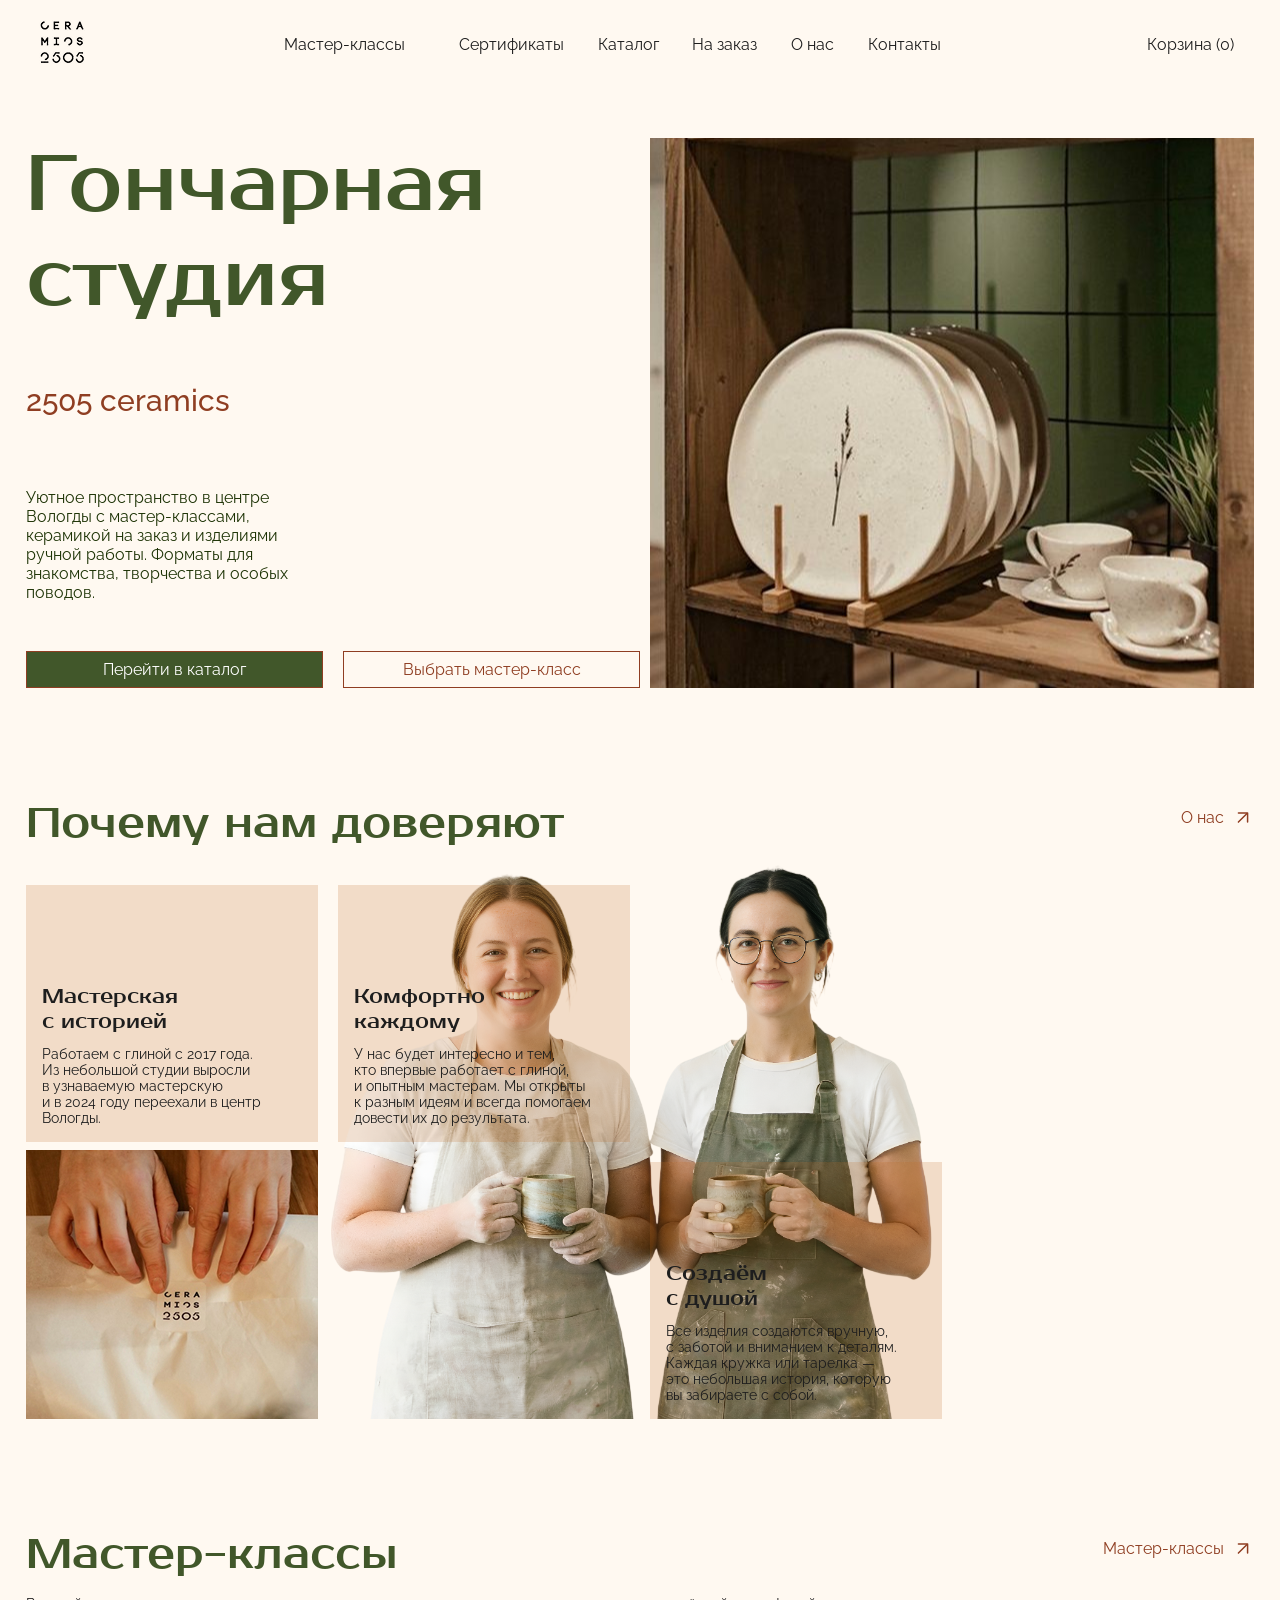
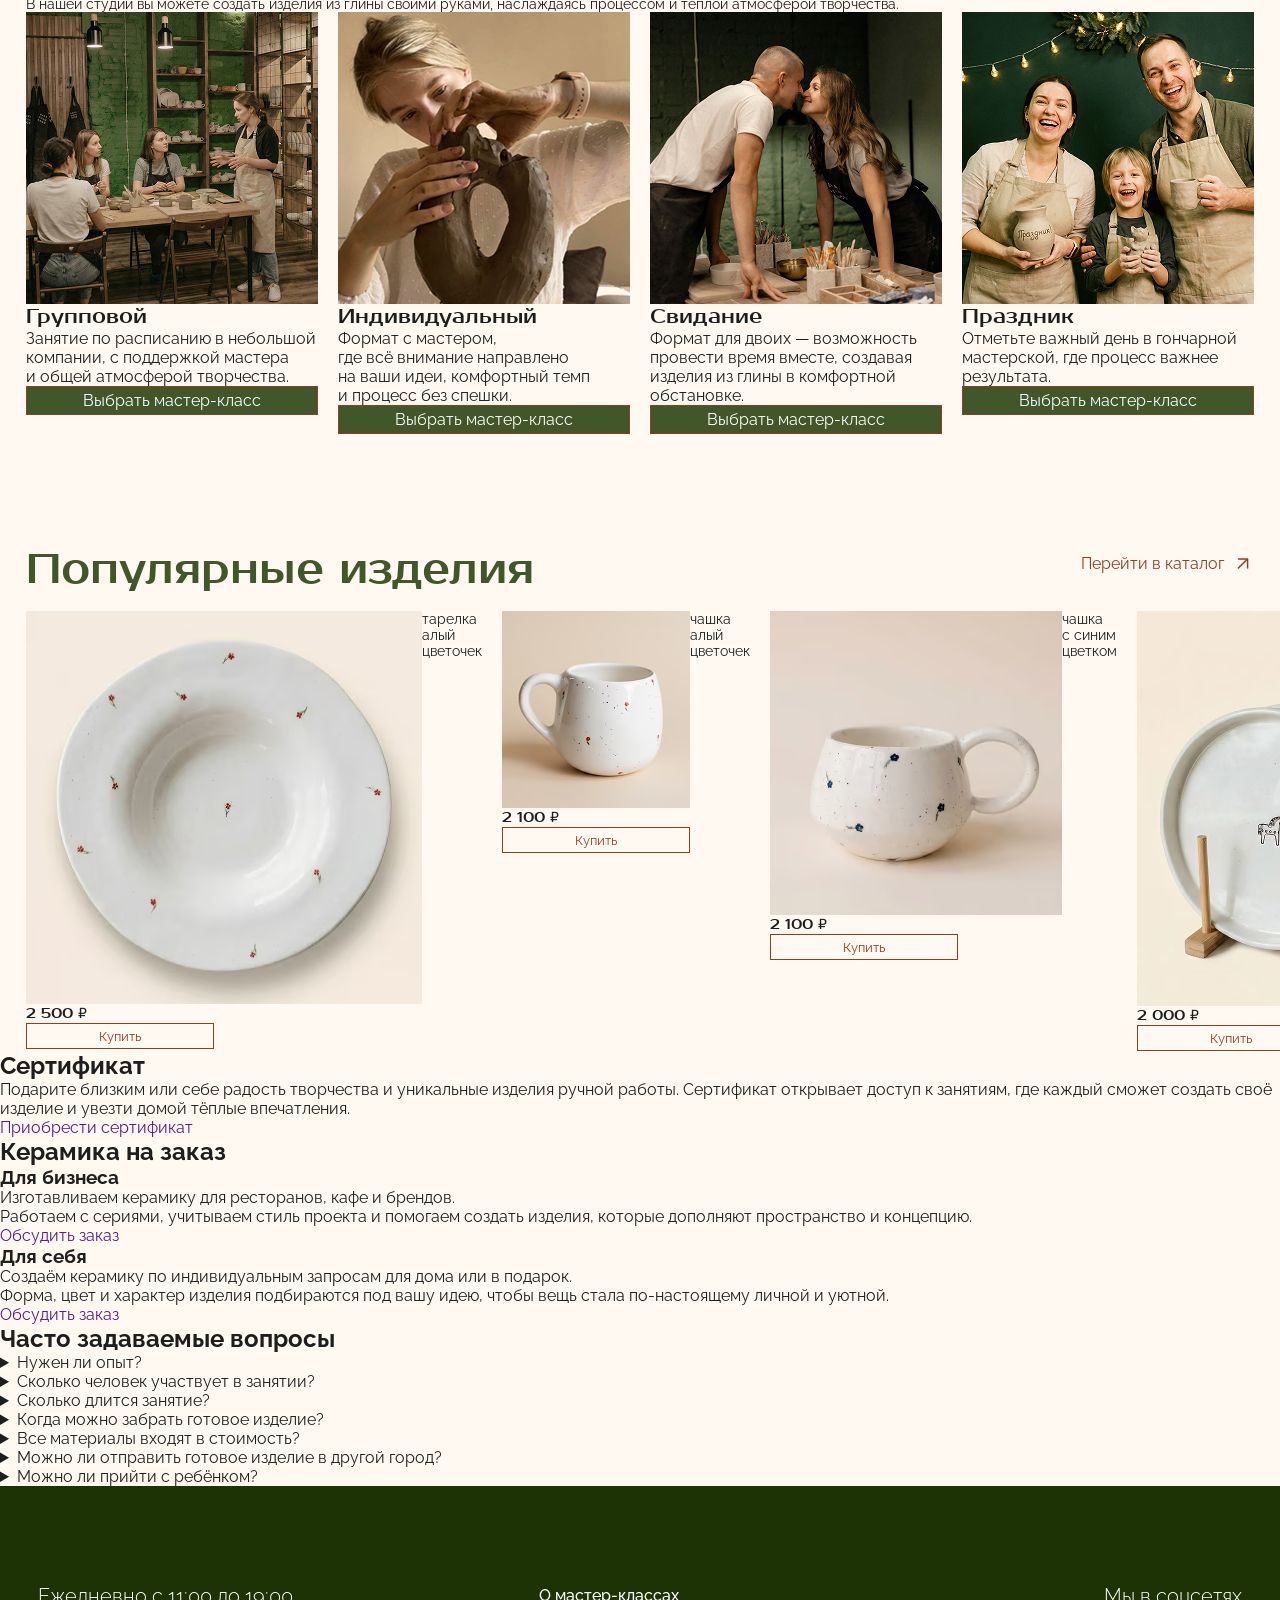
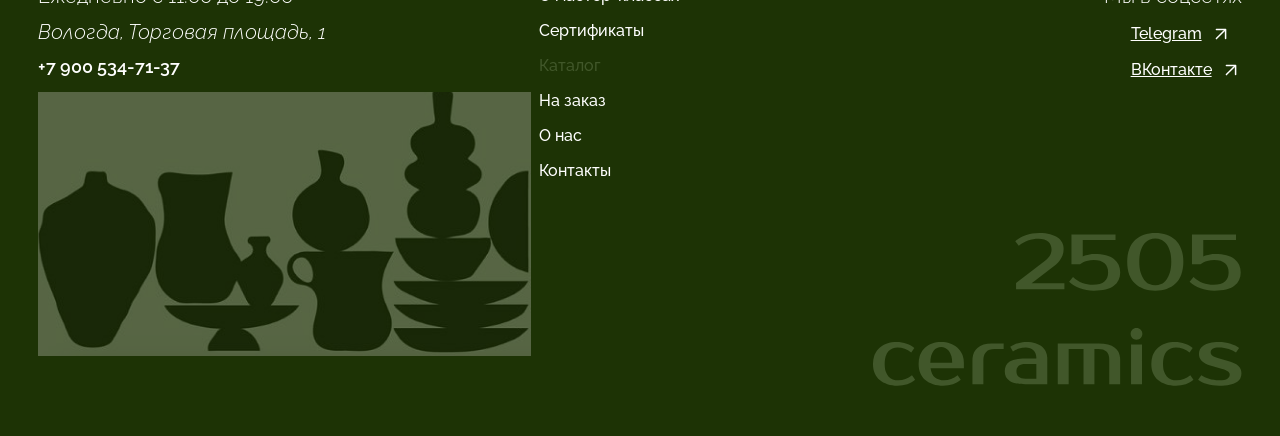
==== index.html @ 4eadc6c1 "Добавит иллюстрации популярных изделий" ====
<!DOCTYPE html>
<html lang="ru">
<head>
		<meta charset="UTF-8">
		<meta name="viewport" content="width=device-width, initial-scale=1.0">
		<title>Гончарная студия 2505 ceramics — Главная</title>
		<link rel="preconnect" href="https://fonts.googleapis.com">
		<link rel="preconnect" href="https://fonts.gstatic.com" crossorigin>
		<link href="https://fonts.googleapis.com/css2?family=Prosto+One&family=Raleway:ital,wght@0,100..900;1,100..900&family=Roboto:ital,wght@0,100..900;1,100..900&display=swap" rel="stylesheet">
		<link href="https://fonts.googleapis.com/css2?family=Prosto+One&display=swap" rel="stylesheet">
    <link rel="stylesheet" href="css/normalize.css">
		<link rel="stylesheet" href="css/styles.css">
</head>
<body>
	<nav class="main-menu container">
		<a  href="#">
			<img src="logo.png" width="48" height="48" alt="Логотип">
		</a>
		<ul class="main-menu__list">
			<li><a class="main-menu__link main-menu__link--folder" href="">Мастер-классы</a></li>
			<li><a class="main-menu__link" href="">Сертификаты</a></li>
			<li><a class="main-menu__link" href="catalog.html">Каталог</a></li>
			<li><a class="main-menu__link" href="">На заказ</a></li>
			<li><a class="main-menu__link" href="">О нас</a></li>
			<li><a class="main-menu__link" href="">Контакты</a></li>
		</ul>
		<a class="main-menu__link" href="">Корзина (<span>0</span>)</a>
	</nav>
	<main>
		<section class="hero">
			<h1 class="hero__heading">Гончарная студия</h1>
			<p class="hero__lead">
				2505 ceramics
			</p>
			<p class="hero__description">
				Уютное пространство в центре Вологды с мастер-классами, керамикой на заказ и изделиями ручной работы. Форматы для знакомства, творчества и особых поводов.
			</p>
			<a class="hero__btn btn" href="catalog.html">Перейти в каталог</a>
			<a class="hero__btn btn btn--secondary" href="master-class.html">Выбрать мастер-класс</a>
		</section>
    <div class="trust">
    <section class="trust__wrapper">
      <h2 class="trust__heading">Почему нам доверяют</h2>
      <a class="trust__link" href="">О нас</a>
      <article class="trust__article trust__article--history">
        <h3 class="trust__article-heading">Мастерская с историей</h3>
        <p class="trust__article-paragraph">
          Работаем с глиной с 2017 года. Из небольшой студии выросли в узнаваемую мастерскую и в 2024 году переехали в центр Вологды.
        </p>
      </article>
      <article class="trust__article trust__article--comfort">
        <h3 class="trust__article-heading">Комфортно каждому</h3>
        <p class="trust__article-paragraph">
          У нас будет интересно и тем, кто впервые работает с глиной, и опытным мастерам. Мы открыты к разным идеям и всегда помогаем довести их до результата.
        </p>
      </article>
      <article class="trust__article trust__article--soul">
        <h3 class="trust__article-heading">Создаём с душой</h3>
        <p class="trust__article-paragraph">
          Все изделия создаются вручную, с заботой и вниманием к деталям. Каждая кружка или тарелка — это небольшая история, которую вы забираете с собой.
        </p>
      </article>
    </section>
    </div>
    <section class="master-classes">
      <h2 class="master-classes__heading">Мастер-классы</h2>
      <p class="master-classes__paragraph">В нашей студии вы можете создать изделия из глины своими руками, наслаждаясь процессом и тёплой атмосферой творчества.</p>
      <a class="master-classes__link" href="">Мастер-классы</a>
      <ul class="master-classes__list list-reset">
        <li class="master-classes__item">
          <h3 class="master-classes__item-heading">Групповой</h3>
          <p class="master-classes__item-paragraph">
            Занятие по расписанию в небольшой компании, с поддержкой мастера и общей атмосферой творчества.
          </p>
          <a class="master-classes__item-link btn" href="#">Выбрать мастер-класс</a>
        </li>
        <li class="master-classes__item master-classes__item--individual">
          <h3 class="master-classes__item-heading">Индивидуальный</h3>
          <p class="master-classes__item-paragraph">
            Формат с мастером, где всё внимание направлено на ваши идеи, комфортный темп и процесс без спешки.
          </p>
          <a class="master-classes__item-link btn" href="#">Выбрать мастер-класс</a>
        </li>
        <li class="master-classes__item master-classes__item--date">
          <h3 class="master-classes__item-heading">Свидание</h3>
          <p class="master-classes__item-paragraph">
            Формат для двоих — возможность провести время вместе, создавая изделия из глины в комфортной обстановке.
          </p>
          <a class="master-classes__item-link btn" href="#">Выбрать мастер-класс</a>
        </li>
        <li class="master-classes__item master-classes__item--celebration">
          <h3 class="master-classes__item-heading">Праздник</h3>
          <p class="master-classes__item-paragraph">
            Отметьте важный день в гончарной мастерской, где процесс важнее результата.
          </p>
          <a class="master-classes__item-link btn" href="#">Выбрать мастер-класс</a>
        </li>
      </ul>
    </section>

    <section class="popular-products">
      <h2 class="popular-products__heading">Популярные изделия</h2>
      <a class="popular-products__link" href="">Перейти в каталог</a>
      <ul class="popular-products__list list-reset">
        <li>
          <figure class="popular-products__figure">
            <picture class="popular-products__picture">
              <source type="image/avif" srcset="img/popular-product-scarlet-flower-plate.avif 1x, img/popular-product-scarlet-flower-plate@2x.avif 2x, img/popular-product-scarlet-flower-plate@3x.avif 3x">
              <source type="image/webp" srcset="img/popular-product-scarlet-flower-plate.webp 1x, img/popular-product-scarlet-flower-plate@2x.webp 2x, img/popular-product-scarlet-flower-plate@3x.webp 3x">
              <img class="popular-products__image" src="img/popular-product-scarlet-flower-plate.jpg" srcset="img/popular-product-scarlet-flower-plate.jpg 1x, img/popular-product-scarlet-flower-plate@2x.jpg 2x, img/popular-product-scarlet-flower-plate@3x.jpg 3x" alt="Светлая тарелка покрытая глазурью и редкими миниатюрными рисунками алых цветов" width="396" height="393">
            </picture>
            <figcaption class="popular-products__figcaption">Тарелка Алый Цветочек</figcaption>
          </figure>
          <p class="popular-products__price">2 500 ₽</p>
          <button class="popular-products__button btn btn--secondary">Купить</button>
        </li>
        <li>
          <figure class="popular-products__figure">
            <picture class="popular-products__picture">
              <source type="image/avif" srcset="img/popular-product-scarlet-flower-cup.avif 1x, img/popular-product-scarlet-flower-cup@2x.avif 2x, img/popular-product-scarlet-flower-cup@3x.avif 3x">
              <source type="image/webp" srcset="img/popular-product-scarlet-flower-cup.webp 1x, img/popular-product-scarlet-flower-cup@2x.webp 2x, img/popular-product-scarlet-flower-cup@3x.webp 3x">
              <img class="popular-products__image" src="img/popular-product-scarlet-flower-cup.jpg" srcset="img/popular-product-scarlet-flower-cup.jpg 1x, img/popular-product-scarlet-flower-cup@2x.jpg 2x, img/popular-product-scarlet-flower-cup@3x.jpg 3x" alt="Светлая чашка покрытая глазурью и редкими миниатюрными рисунками алых цветов" width="188" height="197">
            </picture>
            <figcaption class="popular-products__figcaption">Чашка Алый Цветочек</figcaption>
          </figure>
          <p class="popular-products__price">2 100 ₽</p>
          <button class="popular-products__button btn btn--secondary">Купить</button>
        </li>
        <li>
          <figure class="popular-products__figure">
            <picture class="popular-products__picture">
              <source type="image/avif" srcset="img/popular-product-blue-flower-cup.avif 1x, img/popular-product-blue-flower-cup@2x.avif 2x, img/popular-product-blue-flower-cup@3x.avif 3x">
              <source type="image/webp" srcset="img/popular-product-blue-flower-cup.webp 1x, img/popular-product-blue-flower-cup@2x.webp 2x, img/popular-product-blue-flower-cup@3x.webp 3x">
              <img class="popular-products__image" src="img/popular-product-blue-flower-cup.jpg" srcset="img/popular-product-blue-flower-cup.jpg 1x, img/popular-product-blue-flower-cup@2x.jpg 2x, img/popular-product-blue-flower-cup@3x.jpg 3x" alt="Светлая чашка покрытая глазурью и редкими миниатюрными рисунками васильковых цветов" width="292" height="304">
            </picture>
            <figcaption class="popular-products__figcaption">Чашка с синим цветком</figcaption>
          </figure>
          <p class="popular-products__price">2 100 ₽</p>
          <button class="popular-products__button btn btn--secondary">Купить</button>
        </li>
        <li>
          <figure class="popular-products__figure">
            <picture class="popular-products__picture">
              <source type="image/avif" srcset="img/popular-product-plate-with-horses.avif 1x, img/popular-product-plate-with-horses@2x.avif 2x, img/popular-product-plate-with-horses@3x.avif 3x">
              <source type="image/webp" srcset="img/popular-product-plate-with-horses.webp 1x, img/popular-product-plate-with-horses@2x.webp 2x, img/popular-product-plate-with-horses@3x.webp 3x">
              <img class="popular-products__image" src="img/popular-product-plate-with-horses.jpg" srcset="img/popular-product-plate-with-horses.jpg 1x, img/popular-product-plate-with-horses@2x.jpg 2x, img/popular-product-plate-with-horses@3x.jpg 3x" alt="Светлая тарелка с тёмным изображением лошадки" width="292" height="395">
            </picture>
            <figcaption class="popular-products__figcaption">Тарелки с лошадками</figcaption>
          </figure>
          <p class="popular-products__price">2 000 ₽</p>
          <button class="popular-products__button btn btn--secondary">Купить</button>
        </li>
      </ul>
    </section>

    <section>
      <h2>Сертификат</h2>
      <p>
        Подарите близким или себе радость творчества и уникальные изделия ручной работы. Сертификат открывает доступ к занятиям, где каждый сможет создать своё изделие и увезти домой тёплые впечатления.
      </p>
      <a href="">Приобрести сертификат</a>
    </section>
    <section>
      <h2>Керамика на заказ</h2>
      <article>
        <h3>Для бизнеса</h3>
        <p>
          Изготавливаем керамику для ресторанов, кафе и брендов.
        </p>
        <p>
          Работаем с сериями, учитываем стиль проекта и помогаем создать изделия, которые дополняют пространство и концепцию.
        </p>
        <a href="">Обсудить заказ</a>
      </article>
      <article>
        <h3>Для себя</h3>
        <p>
          Создаём керамику по индивидуальным запросам для дома или в подарок.
        </p>
        <p>
Форма, цвет и характер изделия подбираются под вашу идею, чтобы вещь стала по‑настоящему личной и уютной.
        </p>
        <a href="">Обсудить заказ</a>
      </article>
    </section>
    <section>
      <h2>Часто задаваемые вопросы</h2>
      <details>
        <summary>Нужен ли опыт?</summary>
        Опыт не требуется. Мы всё объясняем и помогаем на каждом этапе, даже если вы впервые работаете с глиной.
      </details>
      <details>
        <summary>Сколько человек участвует в занятии?</summary>
        Опыт не требуется. Мы всё объясняем и помогаем на каждом этапе, даже если вы впервые работаете с глиной.
      </details>
      <details>
        <summary>Сколько длится занятие?</summary>
        Опыт не требуется. Мы всё объясняем и помогаем на каждом этапе, даже если вы впервые работаете с глиной.
      </details>
      <details>
        <summary>Когда можно забрать готовое изделие?</summary>
        Опыт не требуется. Мы всё объясняем и помогаем на каждом этапе, даже если вы впервые работаете с глиной.
      </details>
      <details>
        <summary>Все материалы входят в стоимость?</summary>
        Опыт не требуется. Мы всё объясняем и помогаем на каждом этапе, даже если вы впервые работаете с глиной.
      </details>
      <details>
        <summary>Можно ли отправить готовое изделие в другой город?</summary>
        Опыт не требуется. Мы всё объясняем и помогаем на каждом этапе, даже если вы впервые работаете с глиной.
      </details>
      <details>
        <summary>Можно ли прийти с ребёнком?</summary>
        Опыт не требуется. Мы всё объясняем и помогаем на каждом этапе, даже если вы впервые работаете с глиной.
      </details>
    </section>
	</main>
  <footer class="footer">
    <div class="footer-wrapper container">

      <div class="footer-address">
        <p>Ежедневно с 11:00 до 19:00</p>
        <address class="contacts-text">
          Вологда, Торговая площадь, 1
          <a href="tel:+79005347137">+7 900 534-71-37</a>
        </address>
        <img class="contacts-image contacts-image-bg" src="img/footer-bg.png" width="493" height="264" alt="Фоновая картинка">

      </div>

      <ul class="menu-secondary clear-ul">
        <li><a class="menu-secondary-item" href="#">О мастер-классах</a></li>
        <li><a class="menu-secondary-item" href="#">Сертификаты</a></li>
        <li><a class="menu-secondary-item menu-secondary-item-active" href="catalog.html">Каталог</a></li>
        <li><a class="menu-secondary-item" href="#">На заказ</a></li>
        <li><a class="menu-secondary-item" href="#">О нас</a></li>
        <li><a class="menu-secondary-item" href="#">Контакты</a></li>
      </ul>

      <div class="footer-right">
        <h3 class="text-widget text-widget-copyright">
          Мы в соцсетях
        </h3>
        <ul class="menu-social clear-ul">
          <li><a class="menu-social-link menu-social-link-tg" href="#" aria-label="Telegram">Telegram</a></li>
          <li><a class="menu-social-link menu-social-link-vk" href="#" aria-label="ВКонтакте">ВКонтакте</a></li>
        </ul>
        <img class="contacts-image contacts-image-logo" src="img/footer-logo.svg" width="369" height="153" alt="Логотип">

      </div>

    </div>
  </footer>
</body>
</html>
---- css/styles.css ----
@import url(main-menu.css);
@import url(hero.css);
@import url(trust.css);
@import url(master-classes.css);
@import url(popular-products.css);
@import url(breadcrumbs.css);
@import url(catalog.css);
@import url(footer.css);

:root {
	--bg-dark: #1D3305;
	--bg-accent-soft: rgba(188, 108, 37, .2);
	--bg-base: #FFF9F1;
	--primary: #41572A;
	--secondary: #8F3E22;
	--text-main: #1E1E1E;
	--text-secondary: #504F4F;
	--text-invert: #FFFFFF;

	--font-main: 'Raleway', Arial, Helvetica, sans-serif;
	--font-heading: 'Prosto One', Arial, Helvetica, sans-serif;
}

body {
	margin: 0;
	padding: 0;
	min-height: 100vh;

	font-family: var(--font-main);
	color: var(--text-main);

	background-color: var(--bg-base);
}

h1,
h2,
h3,
h4,
h5,
h6,
p,
span {
    margin: 0;
    padding: 0;
}

a {
	text-decoration: none;

}

a:hover, button:hover {
	opacity: 0.9
}

a:active, button:active {
	opacity: 0.75
}

ol, ul {
  margin: 0;
  padding: 0;
  list-style-type: none;
}

.container {
	max-width: 1228px;
	margin: 0 auto;
  padding-inline: clamp(20px, 3vw, 40px);
}

.btn {
	display: flex;
	justify-content: center;
	align-items: center;
	padding: 4px 8px;

	font-family: var(--font-main);
	text-align: center;
	color: var(--text-invert);
	background-color: var(--primary);
	text-decoration: none;

	border-width: 1.5px;
	border-color: var(--secondary);
	border-style: solid;
}

.btn--secondary {
	color: var(--secondary);
	background-color: transparent;
}


.visually-hidden {
  position: absolute;
  width: 1px;
  height: 1px;
  margin: -1px;
  padding: 0;
  border: 0;
  clip: rect(0 0 0 0);
  overflow: hidden;
}
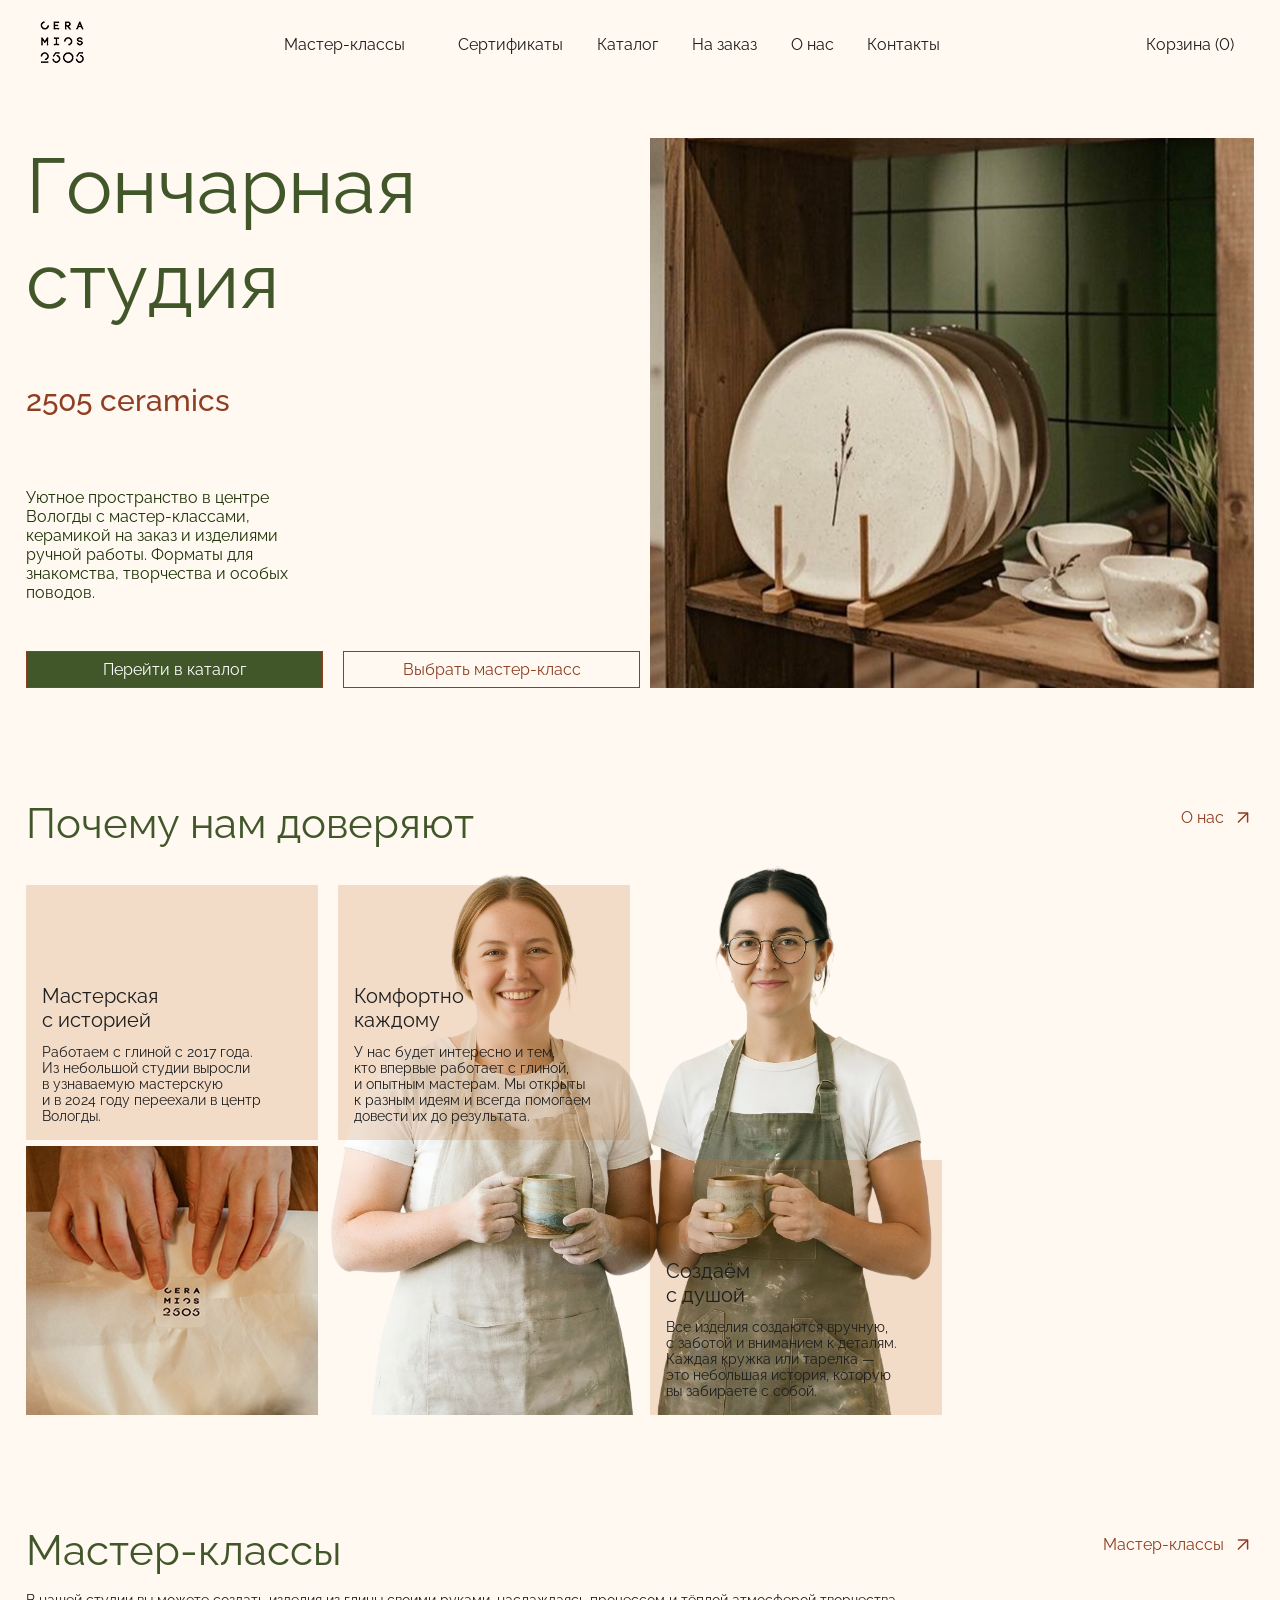
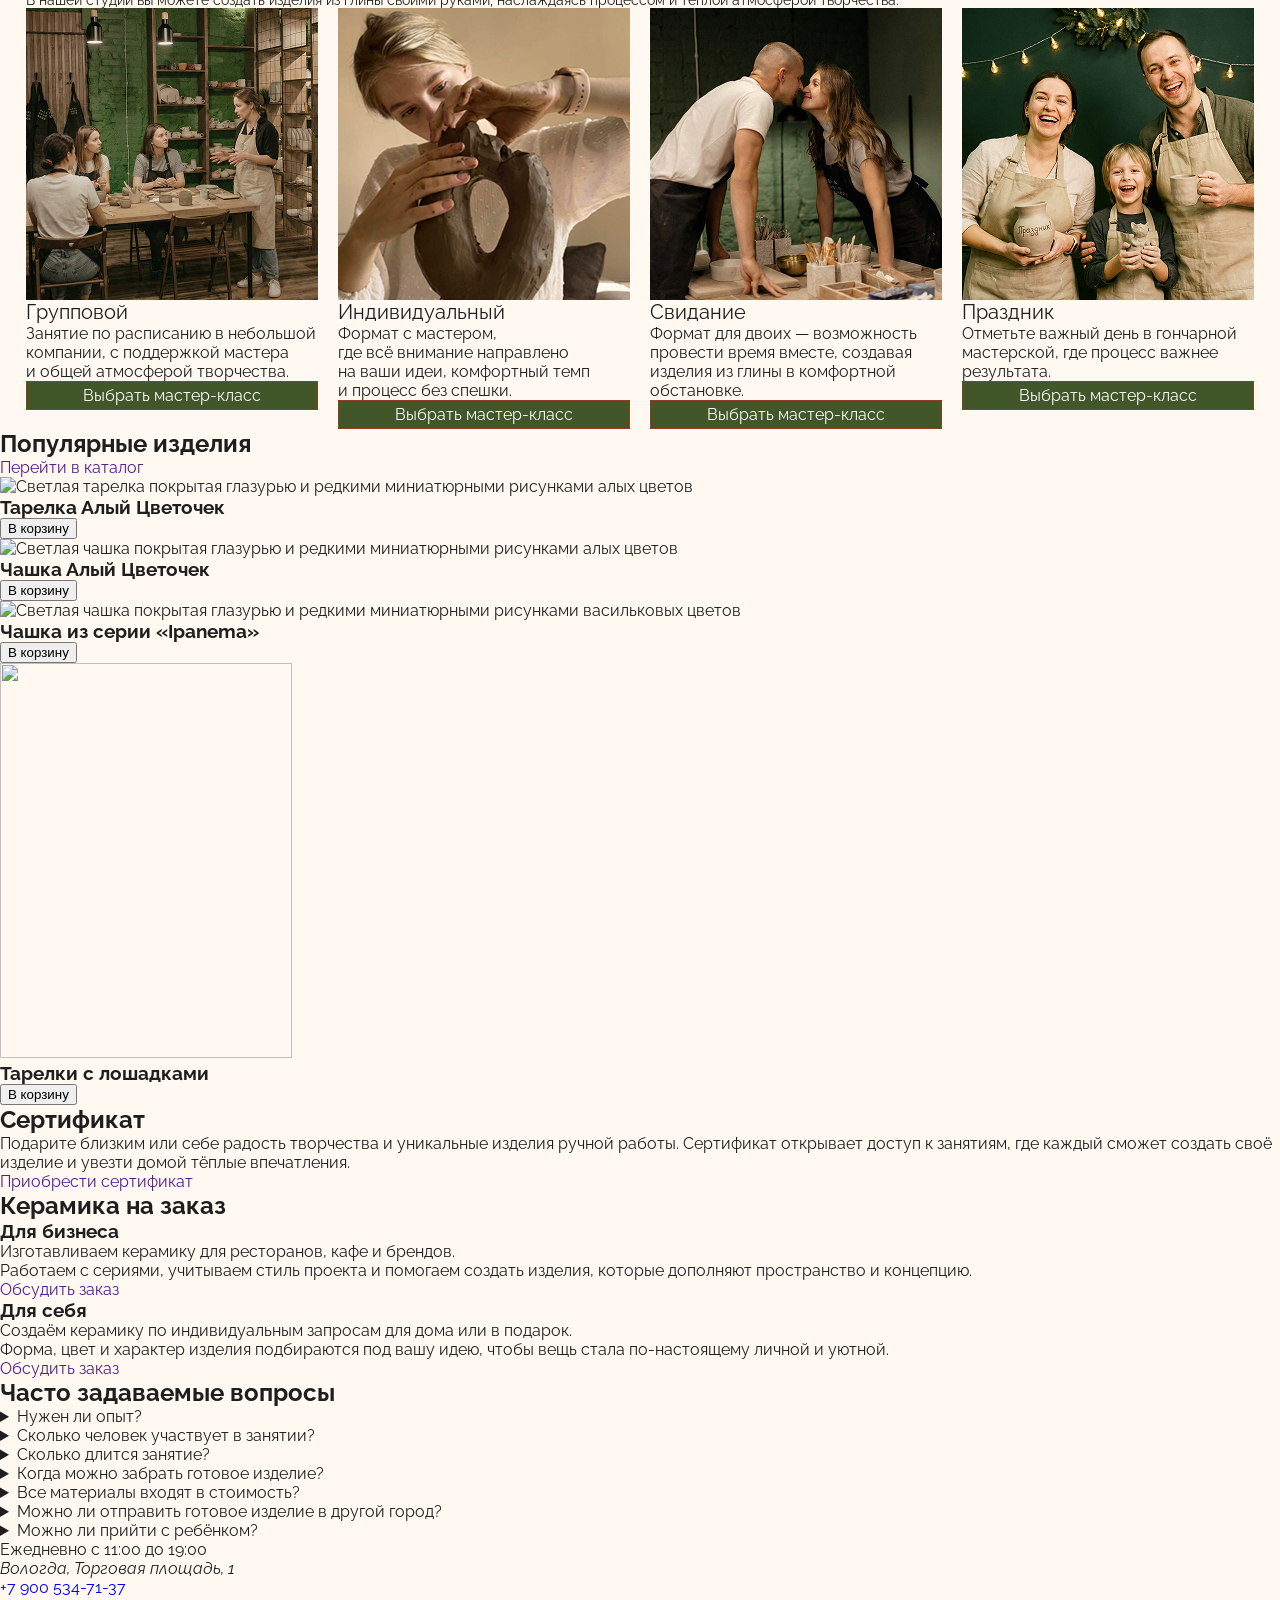
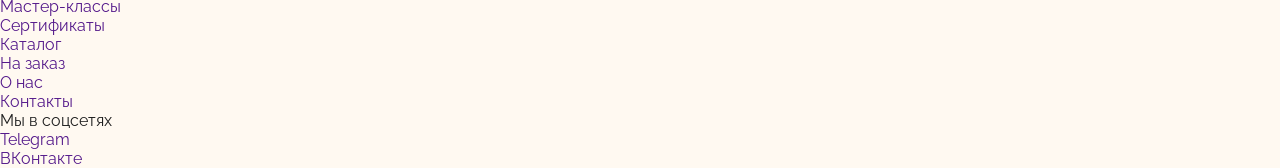
==== commit f1157365: "добавила страницу на заказ" ====
--- a/index.html
+++ b/index.html
@@ -20,7 +20,7 @@
 			<li><a class="main-menu__link main-menu__link--folder" href="">Мастер-классы</a></li>
 			<li><a class="main-menu__link" href="">Сертификаты</a></li>
 			<li><a class="main-menu__link" href="catalog.html">Каталог</a></li>
-			<li><a class="main-menu__link" href="">На заказ</a></li>
+			<li><a class="main-menu__link" href="orders.html">На заказ</a></li>
 			<li><a class="main-menu__link" href="">О нас</a></li>
 			<li><a class="main-menu__link" href="">Контакты</a></li>
 		</ul>
@@ -97,62 +97,32 @@
         </li>
       </ul>
     </section>
-
-    <section class="popular-products">
-      <h2 class="popular-products__heading">Популярные изделия</h2>
-      <a class="popular-products__link" href="">Перейти в каталог</a>
-      <ul class="popular-products__list list-reset">
-        <li>
-          <figure class="popular-products__figure">
-            <picture class="popular-products__picture">
-              <source type="image/avif" srcset="img/popular-product-scarlet-flower-plate.avif 1x, img/popular-product-scarlet-flower-plate@2x.avif 2x, img/popular-product-scarlet-flower-plate@3x.avif 3x">
-              <source type="image/webp" srcset="img/popular-product-scarlet-flower-plate.webp 1x, img/popular-product-scarlet-flower-plate@2x.webp 2x, img/popular-product-scarlet-flower-plate@3x.webp 3x">
-              <img class="popular-products__image" src="img/popular-product-scarlet-flower-plate.jpg" srcset="img/popular-product-scarlet-flower-plate.jpg 1x, img/popular-product-scarlet-flower-plate@2x.jpg 2x, img/popular-product-scarlet-flower-plate@3x.jpg 3x" alt="Светлая тарелка покрытая глазурью и редкими миниатюрными рисунками алых цветов" width="396" height="393">
-            </picture>
-            <figcaption class="popular-products__figcaption">Тарелка Алый Цветочек</figcaption>
-          </figure>
-          <p class="popular-products__price">2 500 ₽</p>
-          <button class="popular-products__button btn btn--secondary">Купить</button>
-        </li>
-        <li>
-          <figure class="popular-products__figure">
-            <picture class="popular-products__picture">
-              <source type="image/avif" srcset="img/popular-product-scarlet-flower-cup.avif 1x, img/popular-product-scarlet-flower-cup@2x.avif 2x, img/popular-product-scarlet-flower-cup@3x.avif 3x">
-              <source type="image/webp" srcset="img/popular-product-scarlet-flower-cup.webp 1x, img/popular-product-scarlet-flower-cup@2x.webp 2x, img/popular-product-scarlet-flower-cup@3x.webp 3x">
-              <img class="popular-products__image" src="img/popular-product-scarlet-flower-cup.jpg" srcset="img/popular-product-scarlet-flower-cup.jpg 1x, img/popular-product-scarlet-flower-cup@2x.jpg 2x, img/popular-product-scarlet-flower-cup@3x.jpg 3x" alt="Светлая чашка покрытая глазурью и редкими миниатюрными рисунками алых цветов" width="188" height="197">
-            </picture>
-            <figcaption class="popular-products__figcaption">Чашка Алый Цветочек</figcaption>
-          </figure>
-          <p class="popular-products__price">2 100 ₽</p>
-          <button class="popular-products__button btn btn--secondary">Купить</button>
-        </li>
-        <li>
-          <figure class="popular-products__figure">
-            <picture class="popular-products__picture">
-              <source type="image/avif" srcset="img/popular-product-blue-flower-cup.avif 1x, img/popular-product-blue-flower-cup@2x.avif 2x, img/popular-product-blue-flower-cup@3x.avif 3x">
-              <source type="image/webp" srcset="img/popular-product-blue-flower-cup.webp 1x, img/popular-product-blue-flower-cup@2x.webp 2x, img/popular-product-blue-flower-cup@3x.webp 3x">
-              <img class="popular-products__image" src="img/popular-product-blue-flower-cup.jpg" srcset="img/popular-product-blue-flower-cup.jpg 1x, img/popular-product-blue-flower-cup@2x.jpg 2x, img/popular-product-blue-flower-cup@3x.jpg 3x" alt="Светлая чашка покрытая глазурью и редкими миниатюрными рисунками васильковых цветов" width="292" height="304">
-            </picture>
-            <figcaption class="popular-products__figcaption">Чашка с синим цветком</figcaption>
-          </figure>
-          <p class="popular-products__price">2 100 ₽</p>
-          <button class="popular-products__button btn btn--secondary">Купить</button>
-        </li>
-        <li>
-          <figure class="popular-products__figure">
-            <picture class="popular-products__picture">
-              <source type="image/avif" srcset="img/popular-product-plate-with-horses.avif 1x, img/popular-product-plate-with-horses@2x.avif 2x, img/popular-product-plate-with-horses@3x.avif 3x">
-              <source type="image/webp" srcset="img/popular-product-plate-with-horses.webp 1x, img/popular-product-plate-with-horses@2x.webp 2x, img/popular-product-plate-with-horses@3x.webp 3x">
-              <img class="popular-products__image" src="img/popular-product-plate-with-horses.jpg" srcset="img/popular-product-plate-with-horses.jpg 1x, img/popular-product-plate-with-horses@2x.jpg 2x, img/popular-product-plate-with-horses@3x.jpg 3x" alt="Светлая тарелка с тёмным изображением лошадки" width="292" height="395">
-            </picture>
-            <figcaption class="popular-products__figcaption">Тарелки с лошадками</figcaption>
-          </figure>
-          <p class="popular-products__price">2 000 ₽</p>
-          <button class="popular-products__button btn btn--secondary">Купить</button>
+    <section>
+      <h2>Популярные изделия</h2>
+      <a href="">Перейти в каталог</a>
+      <ul>
+        <li>
+          <img src="" alt="Светлая тарелка покрытая глазурью и редкими миниатюрными рисунками алых цветов" width="396" height="393">
+          <h3>Тарелка Алый Цветочек</h3>
+          <button>В корзину</button>
+        </li>
+        <li>
+          <img src="" alt="Светлая чашка покрытая глазурью и редкими миниатюрными рисунками алых цветов" width="188" height="197">
+          <h3>Чашка Алый Цветочек</h3>
+          <button>В корзину</button>
+        </li>
+        <li>
+          <img src="" alt="Светлая чашка покрытая глазурью и редкими миниатюрными рисунками васильковых цветов" width="292" height="304">
+          <h3>Чашка из серии «Ipanema»</h3>
+          <button>В корзину</button>
+        </li>
+        <li>
+          <img src="" alt="" width="292" height="395">
+          <h3>Тарелки с лошадками</h3>
+          <button>В корзину</button>
         </li>
       </ul>
     </section>
-
     <section>
       <h2>Сертификат</h2>
       <p>
@@ -215,41 +185,61 @@
       </details>
     </section>
 	</main>
-  <footer class="footer">
-    <div class="footer-wrapper container">
-
-      <div class="footer-address">
-        <p>Ежедневно с 11:00 до 19:00</p>
-        <address class="contacts-text">
-          Вологда, Торговая площадь, 1
-          <a href="tel:+79005347137">+7 900 534-71-37</a>
-        </address>
-        <img class="contacts-image contacts-image-bg" src="img/footer-bg.png" width="493" height="264" alt="Фоновая картинка">
-
-      </div>
-
-      <ul class="menu-secondary clear-ul">
-        <li><a class="menu-secondary-item" href="#">О мастер-классах</a></li>
-        <li><a class="menu-secondary-item" href="#">Сертификаты</a></li>
-        <li><a class="menu-secondary-item menu-secondary-item-active" href="catalog.html">Каталог</a></li>
-        <li><a class="menu-secondary-item" href="#">На заказ</a></li>
-        <li><a class="menu-secondary-item" href="#">О нас</a></li>
-        <li><a class="menu-secondary-item" href="#">Контакты</a></li>
-      </ul>
-
-      <div class="footer-right">
-        <h3 class="text-widget text-widget-copyright">
-          Мы в соцсетях
-        </h3>
-        <ul class="menu-social clear-ul">
-          <li><a class="menu-social-link menu-social-link-tg" href="#" aria-label="Telegram">Telegram</a></li>
-          <li><a class="menu-social-link menu-social-link-vk" href="#" aria-label="ВКонтакте">ВКонтакте</a></li>
-        </ul>
-        <img class="contacts-image contacts-image-logo" src="img/footer-logo.svg" width="369" height="153" alt="Логотип">
-
-      </div>
-
-    </div>
+  <footer>
+    <p>
+      Ежедневно с 11:00 до 19:00
+    </p>
+    <address>
+      Вологда, Торговая площадь, 1
+    </address>
+    <a href="callto:+79005347137">
+      +7 900 534-71-37
+    </a>
+    <ul>
+      <li>
+        <a href="">
+          Мастер-классы
+        </a>
+      </li>
+      <li>
+        <a href="">
+          Сертификаты
+        </a>
+      </li>
+      <li>
+        <a href="">
+          Каталог
+        </a>
+      </li>
+      <li>
+        <a href="">
+          На заказ
+        </a>
+      </li>
+      <li>
+        <a href="">
+          О нас
+        </a>
+      </li>
+      <li>
+        <a href="">
+          Контакты
+        </a>
+      </li>
+    </ul>
+    Мы в соцсетях
+    <ul>
+      <li>
+        <a href="">
+          Telegram
+        </a>
+      </li>
+      <li>
+        <a href="">
+          ВКонтакте
+        </a>
+      </li>
+    </ul>
   </footer>
 </body>
 </html>
--- a/css/styles.css
+++ b/css/styles.css
@@ -2,10 +2,10 @@
 @import url(hero.css);
 @import url(trust.css);
 @import url(master-classes.css);
-@import url(popular-products.css);
 @import url(breadcrumbs.css);
 @import url(catalog.css);
 @import url(footer.css);
+@import url(orders.css);
 
 :root {
 	--bg-dark: #1D3305;
@@ -16,9 +16,6 @@
 	--text-main: #1E1E1E;
 	--text-secondary: #504F4F;
 	--text-invert: #FFFFFF;
-
-	--font-main: 'Raleway', Arial, Helvetica, sans-serif;
-	--font-heading: 'Prosto One', Arial, Helvetica, sans-serif;
 }
 
 body {
@@ -26,11 +23,12 @@
 	padding: 0;
 	min-height: 100vh;
 
-	font-family: var(--font-main);
+	font-family: 'Raleway', Arial, Helvetica, sans-serif;
 	color: var(--text-main);
 
 	background-color: var(--bg-base);
 }
+
 
 h1,
 h2,
@@ -75,7 +73,7 @@
 	align-items: center;
 	padding: 4px 8px;
 
-	font-family: var(--font-main);
+	font-family: 'Raleway', Arial, Helvetica, sans-serif;
 	text-align: center;
 	color: var(--text-invert);
 	background-color: var(--primary);
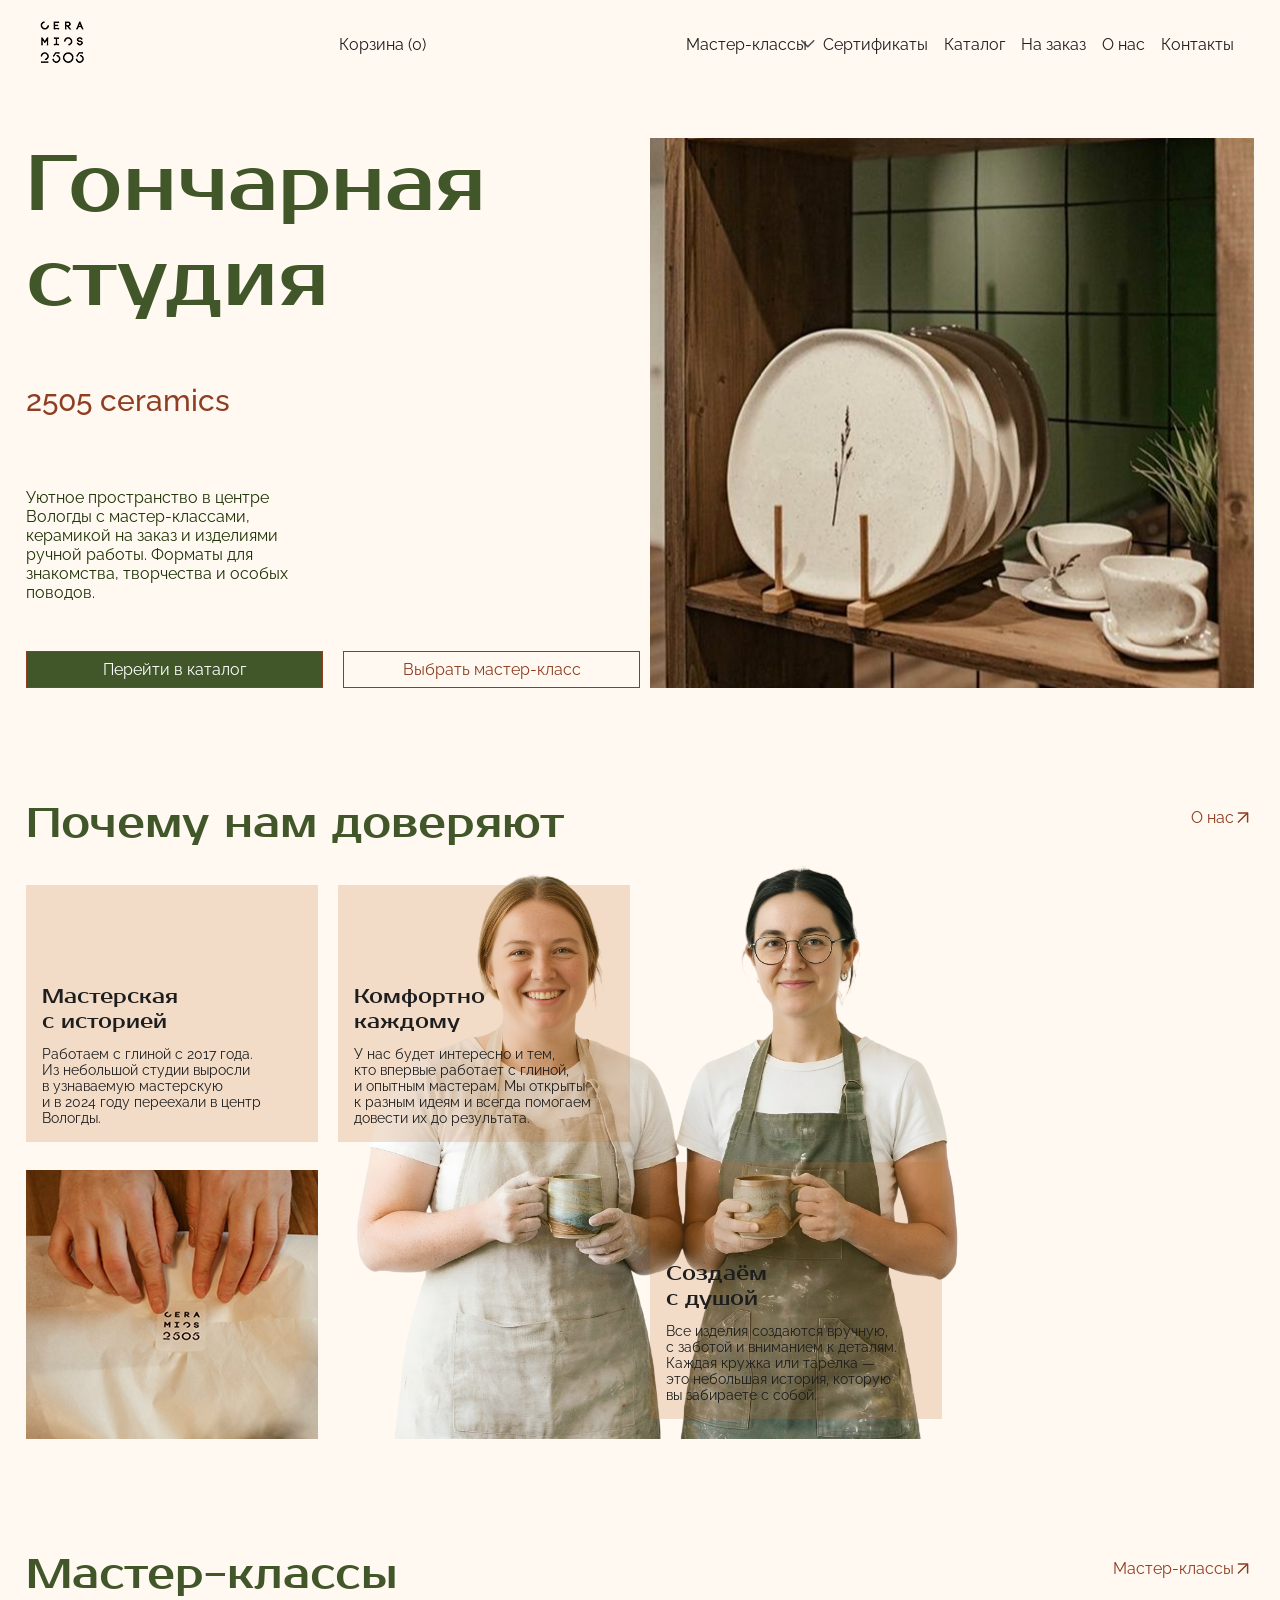
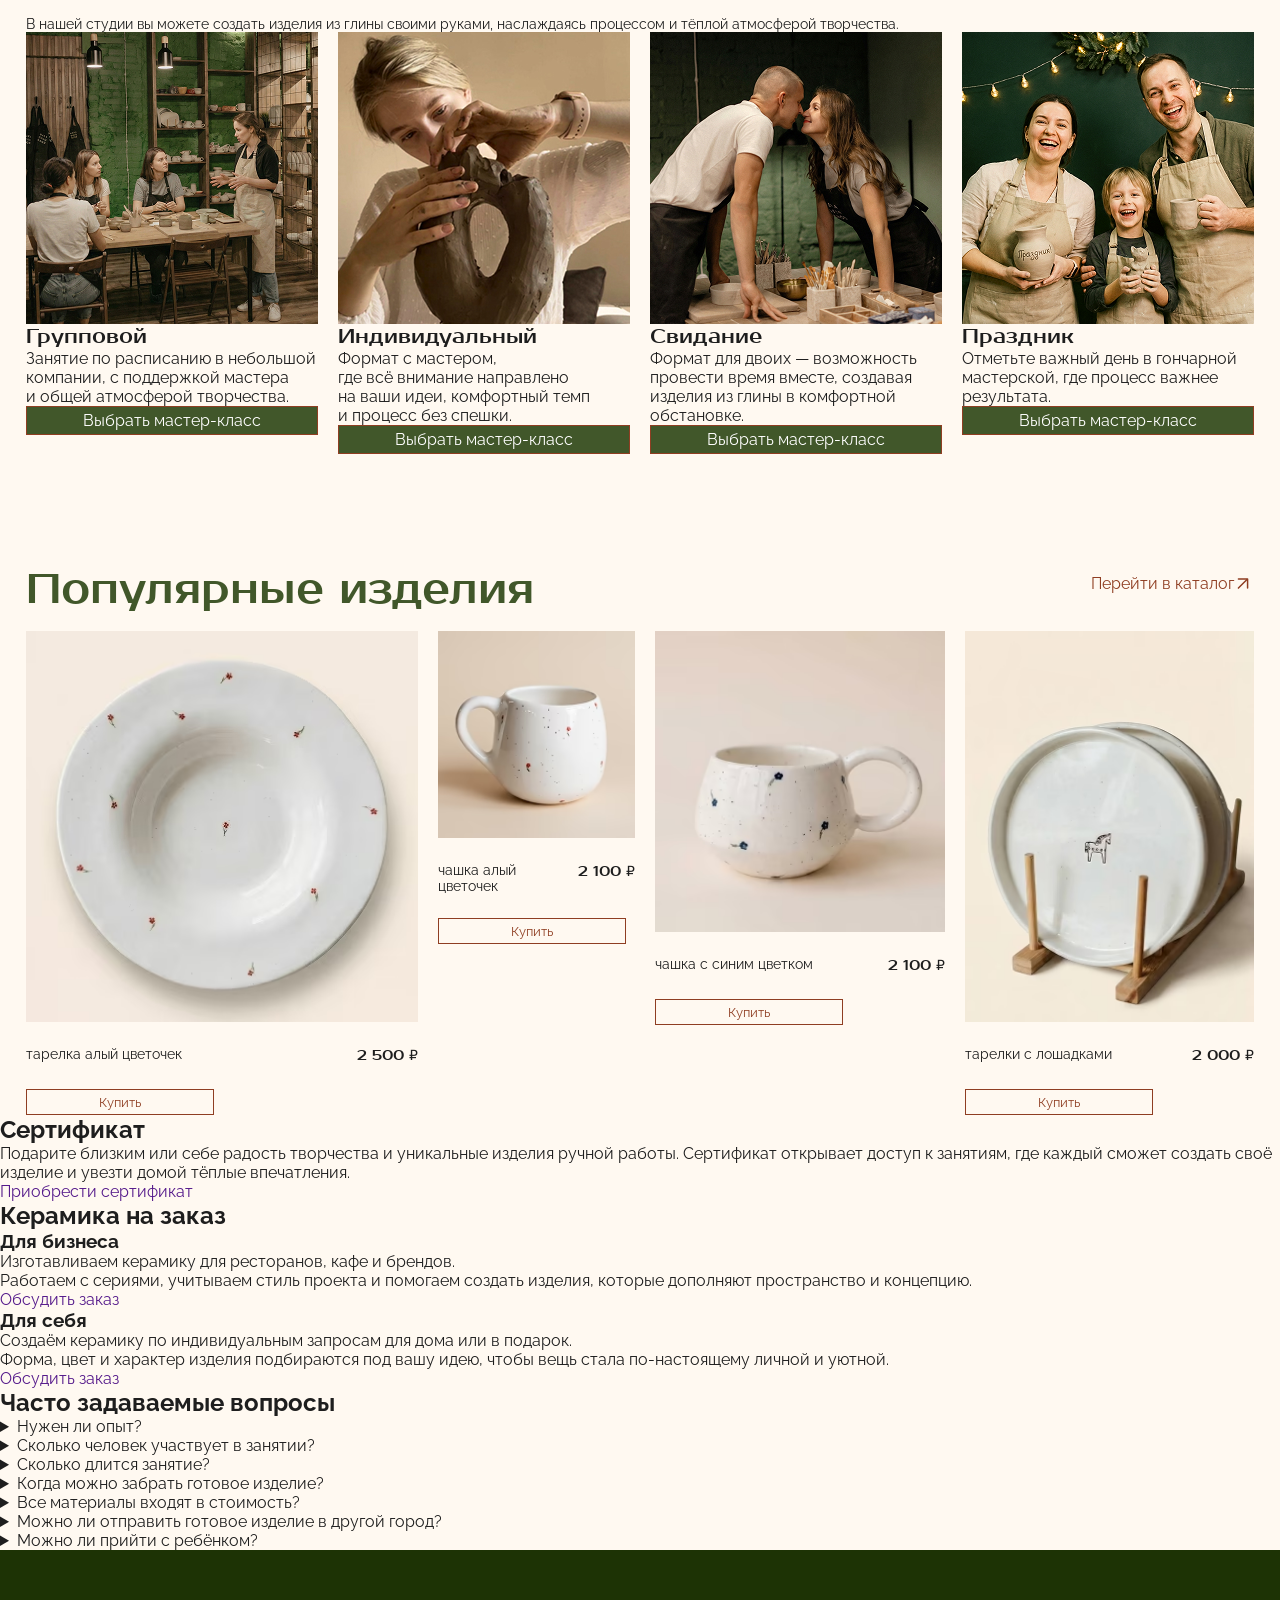
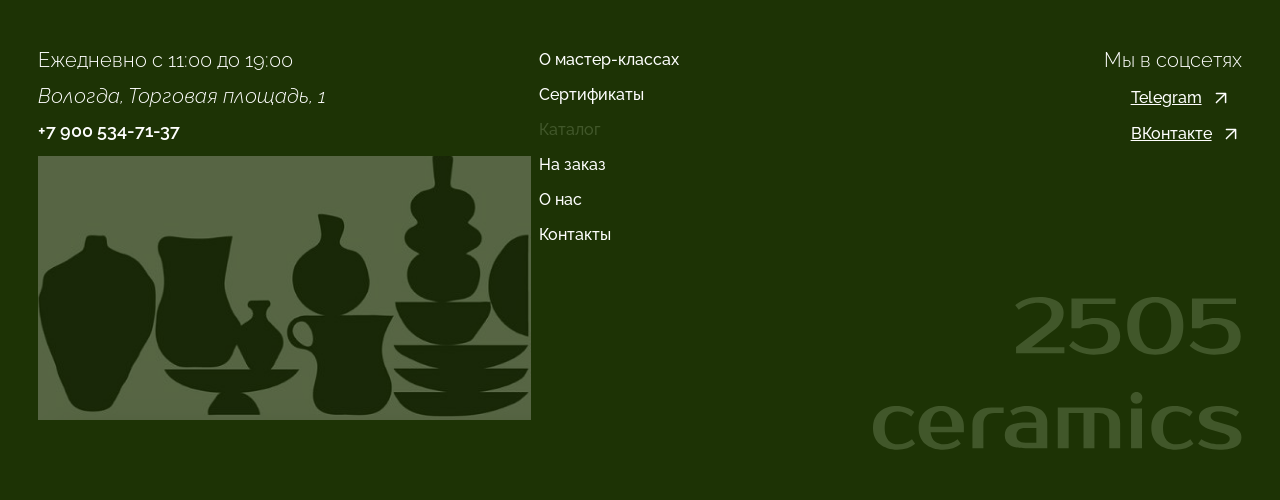
==== commit e3cf2712: "Доработает мобильную версию" ====
--- a/index.html
+++ b/index.html
@@ -13,18 +13,24 @@
 </head>
 <body>
 	<nav class="main-menu container">
-		<a  href="#">
+		<button class="main-menu__burger" type="button" aria-label="Открыть меню">
+			<span></span>
+			<span></span>
+			<span></span>
+		</button>
+		<a class="main-menu__logo" href="#">
 			<img src="logo.png" width="48" height="48" alt="Логотип">
 		</a>
+		<a class="main-menu__cart" href="">Корзина (<span>0</span>)</a>
+		<div class="main-menu__overlay"></div>
 		<ul class="main-menu__list">
 			<li><a class="main-menu__link main-menu__link--folder" href="">Мастер-классы</a></li>
 			<li><a class="main-menu__link" href="">Сертификаты</a></li>
 			<li><a class="main-menu__link" href="catalog.html">Каталог</a></li>
-			<li><a class="main-menu__link" href="orders.html">На заказ</a></li>
+			<li><a class="main-menu__link" href="">На заказ</a></li>
 			<li><a class="main-menu__link" href="">О нас</a></li>
 			<li><a class="main-menu__link" href="">Контакты</a></li>
 		</ul>
-		<a class="main-menu__link" href="">Корзина (<span>0</span>)</a>
 	</nav>
 	<main>
 		<section class="hero">
@@ -32,6 +38,7 @@
 			<p class="hero__lead">
 				2505 ceramics
 			</p>
+			<div class="hero__image"></div>
 			<p class="hero__description">
 				Уютное пространство в центре Вологды с мастер-классами, керамикой на заказ и изделиями ручной работы. Форматы для знакомства, творчества и особых поводов.
 			</p>
@@ -54,6 +61,7 @@
           У нас будет интересно и тем, кто впервые работает с глиной, и опытным мастерам. Мы открыты к разным идеям и всегда помогаем довести их до результата.
         </p>
       </article>
+      <div class="trust__image-small"></div>
       <article class="trust__article trust__article--soul">
         <h3 class="trust__article-heading">Создаём с душой</h3>
         <p class="trust__article-paragraph">
@@ -97,32 +105,62 @@
         </li>
       </ul>
     </section>
-    <section>
-      <h2>Популярные изделия</h2>
-      <a href="">Перейти в каталог</a>
-      <ul>
-        <li>
-          <img src="" alt="Светлая тарелка покрытая глазурью и редкими миниатюрными рисунками алых цветов" width="396" height="393">
-          <h3>Тарелка Алый Цветочек</h3>
-          <button>В корзину</button>
-        </li>
-        <li>
-          <img src="" alt="Светлая чашка покрытая глазурью и редкими миниатюрными рисунками алых цветов" width="188" height="197">
-          <h3>Чашка Алый Цветочек</h3>
-          <button>В корзину</button>
-        </li>
-        <li>
-          <img src="" alt="Светлая чашка покрытая глазурью и редкими миниатюрными рисунками васильковых цветов" width="292" height="304">
-          <h3>Чашка из серии «Ipanema»</h3>
-          <button>В корзину</button>
-        </li>
-        <li>
-          <img src="" alt="" width="292" height="395">
-          <h3>Тарелки с лошадками</h3>
-          <button>В корзину</button>
+
+    <section class="popular-products">
+      <h2 class="popular-products__heading">Популярные изделия</h2>
+      <a class="popular-products__link" href="">Перейти в каталог</a>
+      <ul class="popular-products__list list-reset">
+        <li class="popular-products__item">
+          <figure class="popular-products__figure">
+            <picture class="popular-products__picture">
+              <source type="image/avif" srcset="img/popular-product-scarlet-flower-plate.avif 1x, img/popular-product-scarlet-flower-plate@2x.avif 2x, img/popular-product-scarlet-flower-plate@3x.avif 3x">
+              <source type="image/webp" srcset="img/popular-product-scarlet-flower-plate.webp 1x, img/popular-product-scarlet-flower-plate@2x.webp 2x, img/popular-product-scarlet-flower-plate@3x.webp 3x">
+              <img class="popular-products__image" src="img/popular-product-scarlet-flower-plate.jpg" srcset="img/popular-product-scarlet-flower-plate.jpg 1x, img/popular-product-scarlet-flower-plate@2x.jpg 2x, img/popular-product-scarlet-flower-plate@3x.jpg 3x" alt="Светлая тарелка покрытая глазурью и редкими миниатюрными рисунками алых цветов" width="396" height="393">
+            </picture>
+          </figure>
+          <h3 class="popular-products__figcaption">Тарелка Алый Цветочек</h3>
+          <p class="popular-products__price">2 500 ₽</p>
+          <button class="popular-products__button btn btn--secondary">Купить</button>
+        </li>
+        <li class="popular-products__item">
+          <figure class="popular-products__figure">
+            <picture class="popular-products__picture">
+              <source type="image/avif" srcset="img/popular-product-scarlet-flower-cup.avif 1x, img/popular-product-scarlet-flower-cup@2x.avif 2x, img/popular-product-scarlet-flower-cup@3x.avif 3x">
+              <source type="image/webp" srcset="img/popular-product-scarlet-flower-cup.webp 1x, img/popular-product-scarlet-flower-cup@2x.webp 2x, img/popular-product-scarlet-flower-cup@3x.webp 3x">
+              <img class="popular-products__image" src="img/popular-product-scarlet-flower-cup.jpg" srcset="img/popular-product-scarlet-flower-cup.jpg 1x, img/popular-product-scarlet-flower-cup@2x.jpg 2x, img/popular-product-scarlet-flower-cup@3x.jpg 3x" alt="Светлая чашка покрытая глазурью и редкими миниатюрными рисунками алых цветов" width="188" height="197">
+            </picture>
+          </figure>
+          <h3 class="popular-products__figcaption">Чашка Алый Цветочек</h3>
+          <p class="popular-products__price">2 100 ₽</p>
+          <button class="popular-products__button btn btn--secondary">Купить</button>
+        </li>
+        <li class="popular-products__item">
+          <figure class="popular-products__figure">
+            <picture class="popular-products__picture">
+              <source type="image/avif" srcset="img/popular-product-blue-flower-cup.avif 1x, img/popular-product-blue-flower-cup@2x.avif 2x, img/popular-product-blue-flower-cup@3x.avif 3x">
+              <source type="image/webp" srcset="img/popular-product-blue-flower-cup.webp 1x, img/popular-product-blue-flower-cup@2x.webp 2x, img/popular-product-blue-flower-cup@3x.webp 3x">
+              <img class="popular-products__image" src="img/popular-product-blue-flower-cup.jpg" srcset="img/popular-product-blue-flower-cup.jpg 1x, img/popular-product-blue-flower-cup@2x.jpg 2x, img/popular-product-blue-flower-cup@3x.jpg 3x" alt="Светлая чашка покрытая глазурью и редкими миниатюрными рисунками васильковых цветов" width="292" height="304">
+            </picture>
+          </figure>
+          <h3 class="popular-products__figcaption">Чашка с синим цветком</h3>
+          <p class="popular-products__price">2 100 ₽</p>
+          <button class="popular-products__button btn btn--secondary">Купить</button>
+        </li>
+        <li class="popular-products__item">
+          <figure class="popular-products__figure">
+            <picture class="popular-products__picture">
+              <source type="image/avif" srcset="img/popular-product-plate-with-horses.avif 1x, img/popular-product-plate-with-horses@2x.avif 2x, img/popular-product-plate-with-horses@3x.avif 3x">
+              <source type="image/webp" srcset="img/popular-product-plate-with-horses.webp 1x, img/popular-product-plate-with-horses@2x.webp 2x, img/popular-product-plate-with-horses@3x.webp 3x">
+              <img class="popular-products__image" src="img/popular-product-plate-with-horses.jpg" srcset="img/popular-product-plate-with-horses.jpg 1x, img/popular-product-plate-with-horses@2x.jpg 2x, img/popular-product-plate-with-horses@3x.jpg 3x" alt="Светлая тарелка с тёмным изображением лошадки" width="292" height="395">
+            </picture>
+          </figure>
+          <h3 class="popular-products__figcaption">Тарелки с лошадками</h3>
+          <p class="popular-products__price">2 000 ₽</p>
+          <button class="popular-products__button btn btn--secondary">Купить</button>
         </li>
       </ul>
     </section>
+
     <section>
       <h2>Сертификат</h2>
       <p>
@@ -185,61 +223,72 @@
       </details>
     </section>
 	</main>
-  <footer>
-    <p>
-      Ежедневно с 11:00 до 19:00
-    </p>
-    <address>
-      Вологда, Торговая площадь, 1
-    </address>
-    <a href="callto:+79005347137">
-      +7 900 534-71-37
-    </a>
-    <ul>
-      <li>
-        <a href="">
-          Мастер-классы
-        </a>
-      </li>
-      <li>
-        <a href="">
-          Сертификаты
-        </a>
-      </li>
-      <li>
-        <a href="">
-          Каталог
-        </a>
-      </li>
-      <li>
-        <a href="">
-          На заказ
-        </a>
-      </li>
-      <li>
-        <a href="">
-          О нас
-        </a>
-      </li>
-      <li>
-        <a href="">
-          Контакты
-        </a>
-      </li>
-    </ul>
-    Мы в соцсетях
-    <ul>
-      <li>
-        <a href="">
-          Telegram
-        </a>
-      </li>
-      <li>
-        <a href="">
-          ВКонтакте
-        </a>
-      </li>
-    </ul>
+  <footer class="footer">
+    <div class="footer-wrapper container">
+
+      <div class="footer-address">
+        <p>Ежедневно с 11:00 до 19:00</p>
+        <address class="contacts-text">
+          Вологда, Торговая площадь, 1
+          <a href="tel:+79005347137">+7 900 534-71-37</a>
+        </address>
+        <img class="contacts-image contacts-image-bg" src="img/footer-bg.png" width="493" height="264" alt="Фоновая картинка">
+
+      </div>
+
+      <ul class="menu-secondary clear-ul">
+        <li><a class="menu-secondary-item" href="#">О мастер-классах</a></li>
+        <li><a class="menu-secondary-item" href="#">Сертификаты</a></li>
+        <li><a class="menu-secondary-item menu-secondary-item-active" href="catalog.html">Каталог</a></li>
+        <li><a class="menu-secondary-item" href="#">На заказ</a></li>
+        <li><a class="menu-secondary-item" href="#">О нас</a></li>
+        <li><a class="menu-secondary-item" href="#">Контакты</a></li>
+      </ul>
+
+      <div class="footer-right">
+        <h3 class="text-widget text-widget-copyright">
+          Мы в соцсетях
+        </h3>
+        <ul class="menu-social clear-ul">
+          <li><a class="menu-social-link menu-social-link-tg" href="#" aria-label="Telegram">Telegram</a></li>
+          <li><a class="menu-social-link menu-social-link-vk" href="#" aria-label="ВКонтакте">ВКонтакте</a></li>
+        </ul>
+        <img class="contacts-image contacts-image-logo" src="img/footer-logo.svg" width="369" height="153" alt="Логотип">
+
+      </div>
+
+    </div>
   </footer>
+  <script>
+    const menu = document.querySelector('.main-menu');
+    const burger = document.querySelector('.main-menu__burger');
+    const overlay = document.querySelector('.main-menu__overlay');
+
+    function toggleMenu() {
+      menu.classList.toggle('main-menu--open');
+    }
+
+    function closeMenu() {
+      menu.classList.remove('main-menu--open');
+    }
+
+    if (burger) {
+      burger.addEventListener('click', toggleMenu);
+    }
+
+    if (overlay) {
+      overlay.addEventListener('click', closeMenu);
+    }
+
+    // Закрытие меню при клике на ссылку
+    const menuLinks = document.querySelectorAll('.main-menu__link');
+    menuLinks.forEach(link => {
+      link.addEventListener('click', () => {
+        if (window.innerWidth < 768) {
+          closeMenu();
+        }
+      });
+    });
+  </script>
 </body>
 </html>
--- a/css/styles.css
+++ b/css/styles.css
@@ -2,10 +2,10 @@
 @import url(hero.css);
 @import url(trust.css);
 @import url(master-classes.css);
+@import url(popular-products.css);
 @import url(breadcrumbs.css);
 @import url(catalog.css);
 @import url(footer.css);
-@import url(orders.css);
 
 :root {
 	--bg-dark: #1D3305;
@@ -16,6 +16,9 @@
 	--text-main: #1E1E1E;
 	--text-secondary: #504F4F;
 	--text-invert: #FFFFFF;
+
+	--font-main: 'Raleway', Arial, Helvetica, sans-serif;
+	--font-heading: 'Prosto One', Arial, Helvetica, sans-serif;
 }
 
 body {
@@ -23,12 +26,11 @@
 	padding: 0;
 	min-height: 100vh;
 
-	font-family: 'Raleway', Arial, Helvetica, sans-serif;
+	font-family: var(--font-main);
 	color: var(--text-main);
 
 	background-color: var(--bg-base);
 }
-
 
 h1,
 h2,
@@ -61,6 +63,16 @@
   list-style-type: none;
 }
 
+section {
+	padding-inline: 15px;
+}
+
+@media (min-width: 768px) {
+	section {
+		padding-inline: 0;
+	}
+}
+
 .container {
 	max-width: 1228px;
 	margin: 0 auto;
@@ -73,7 +85,7 @@
 	align-items: center;
 	padding: 4px 8px;
 
-	font-family: 'Raleway', Arial, Helvetica, sans-serif;
+	font-family: var(--font-main);
 	text-align: center;
 	color: var(--text-invert);
 	background-color: var(--primary);
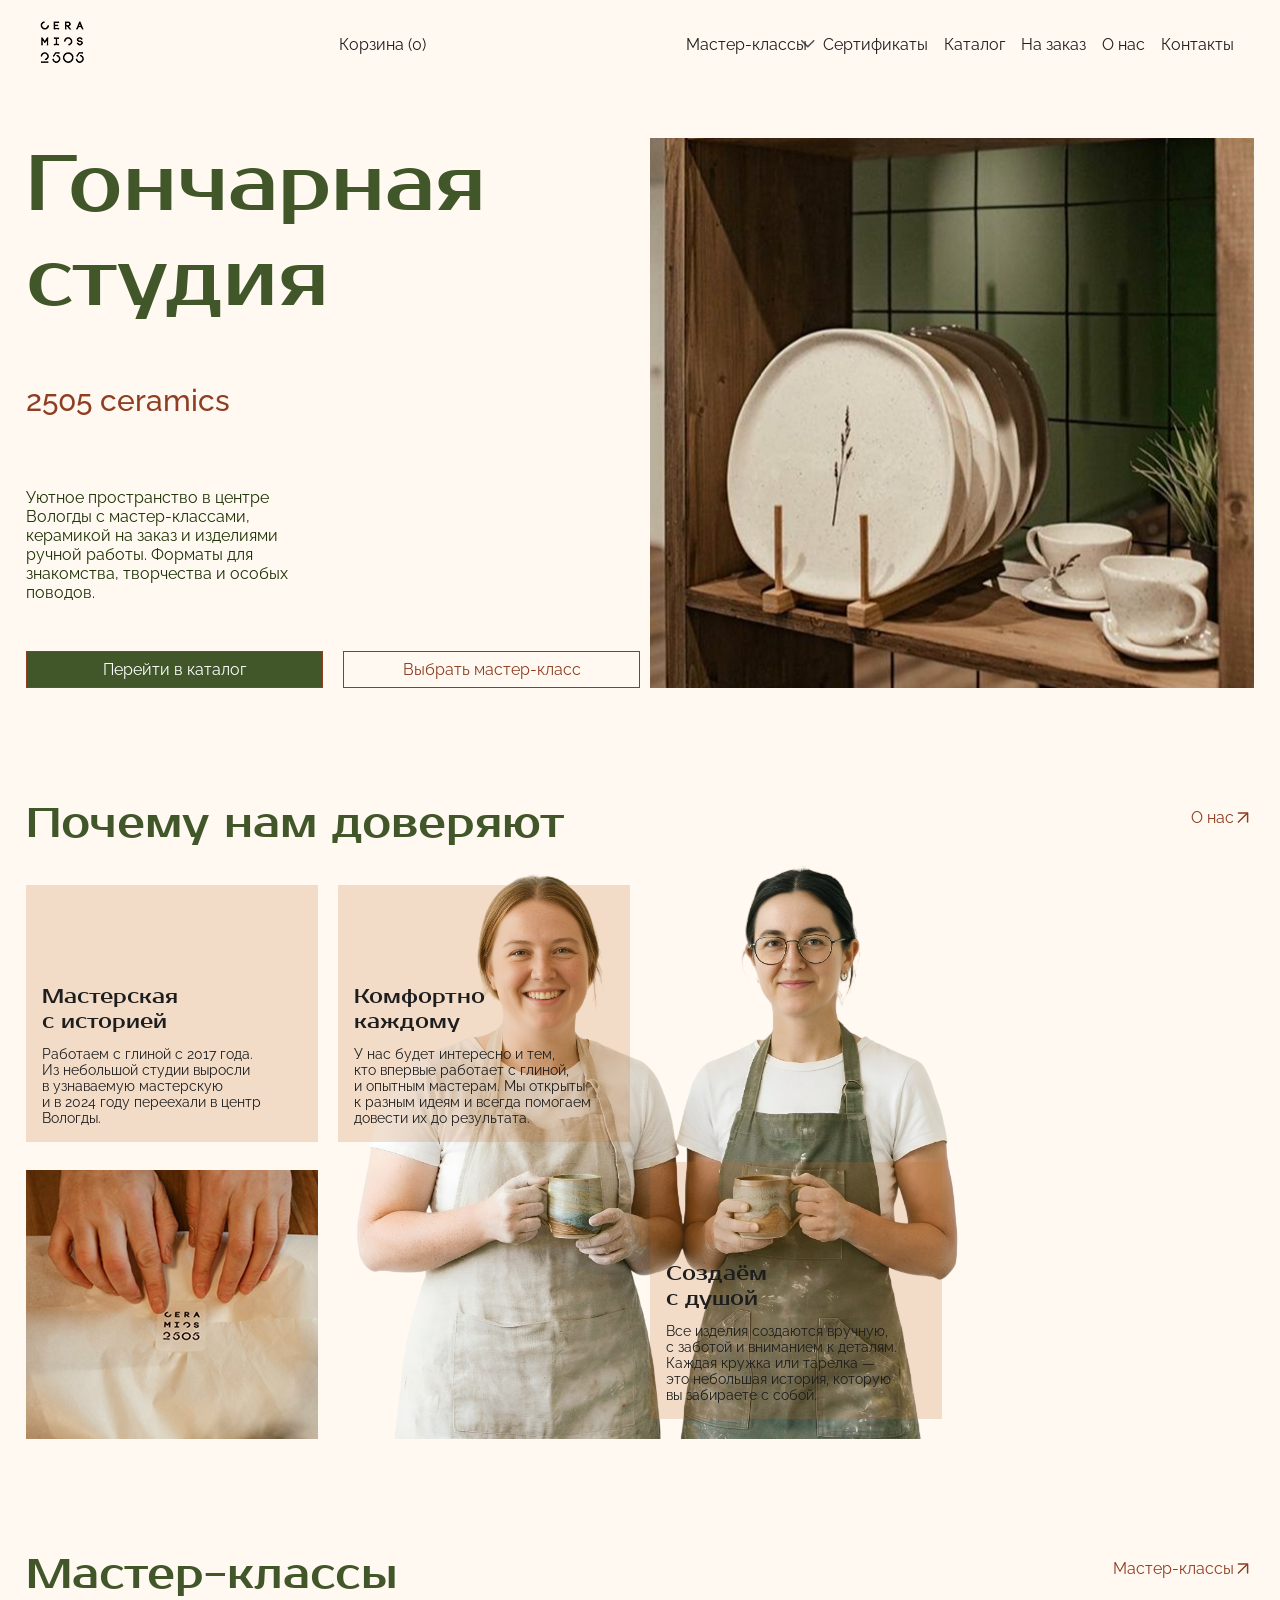
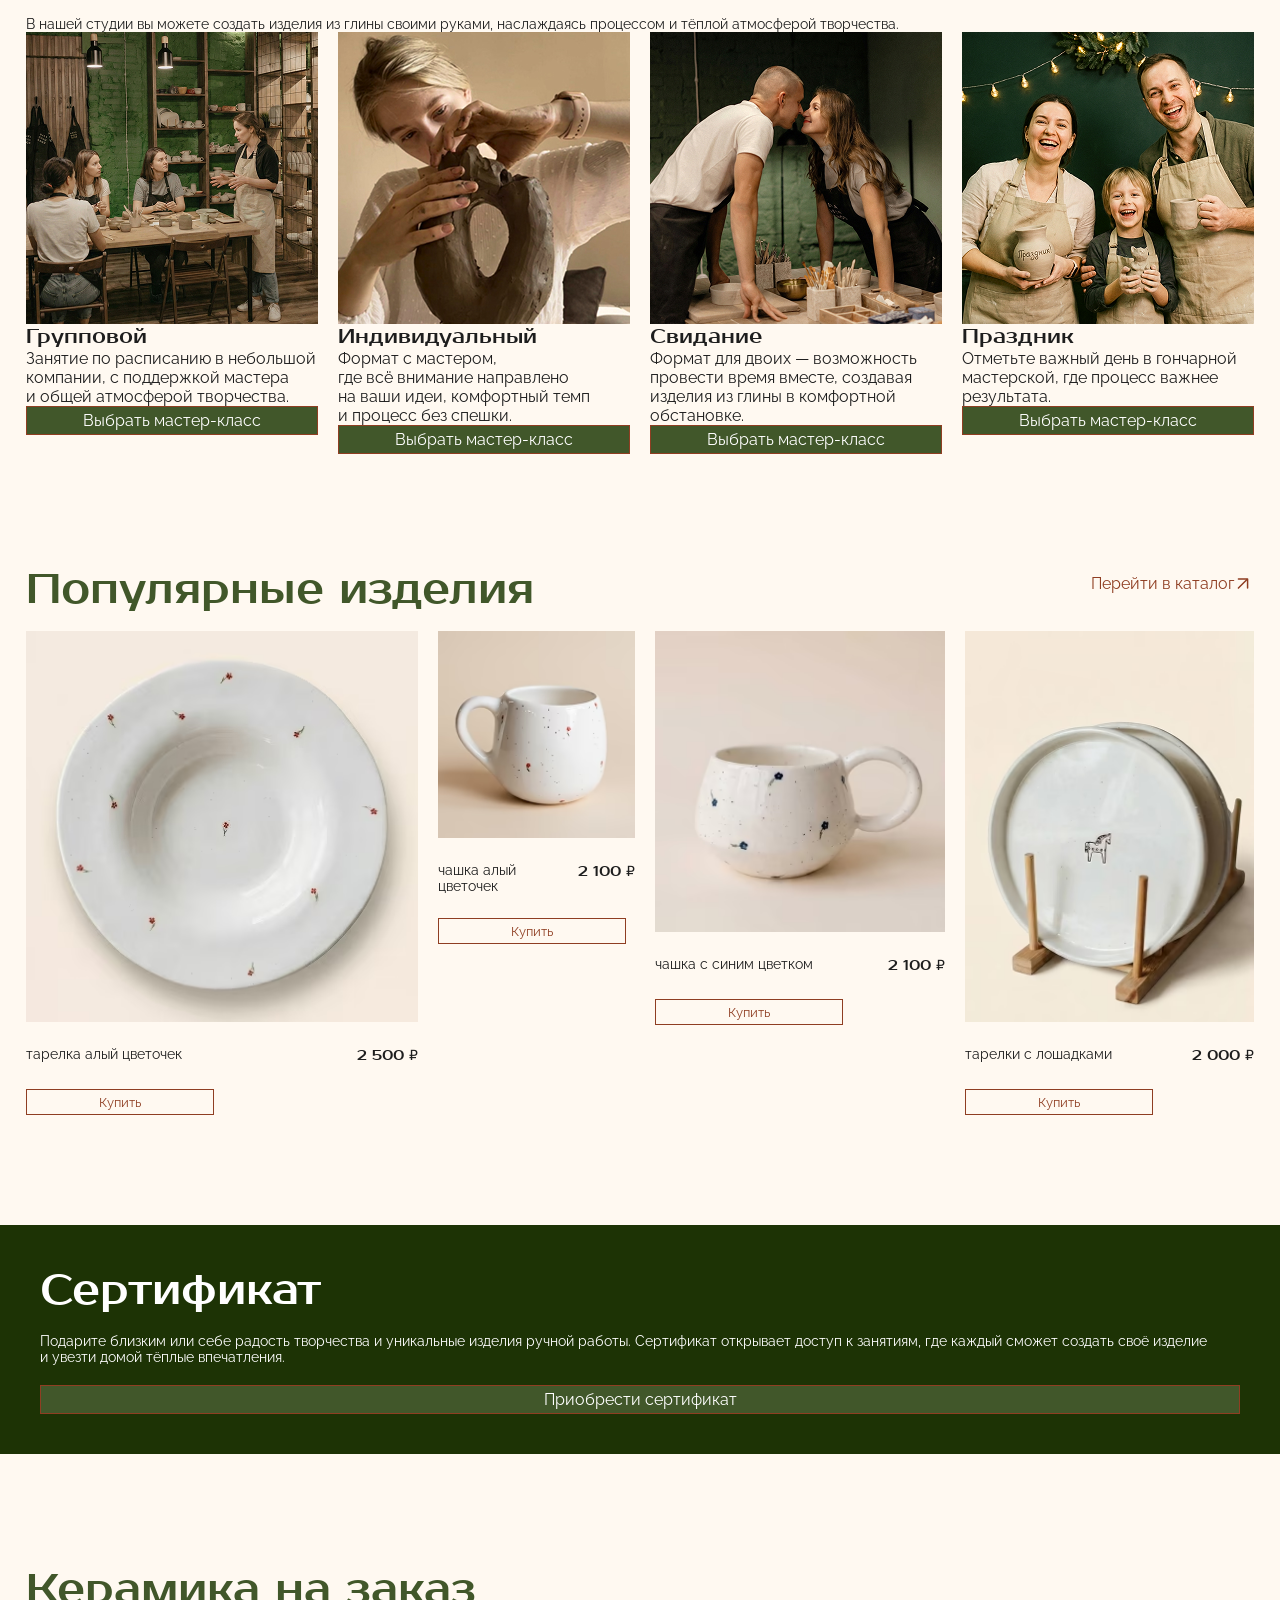
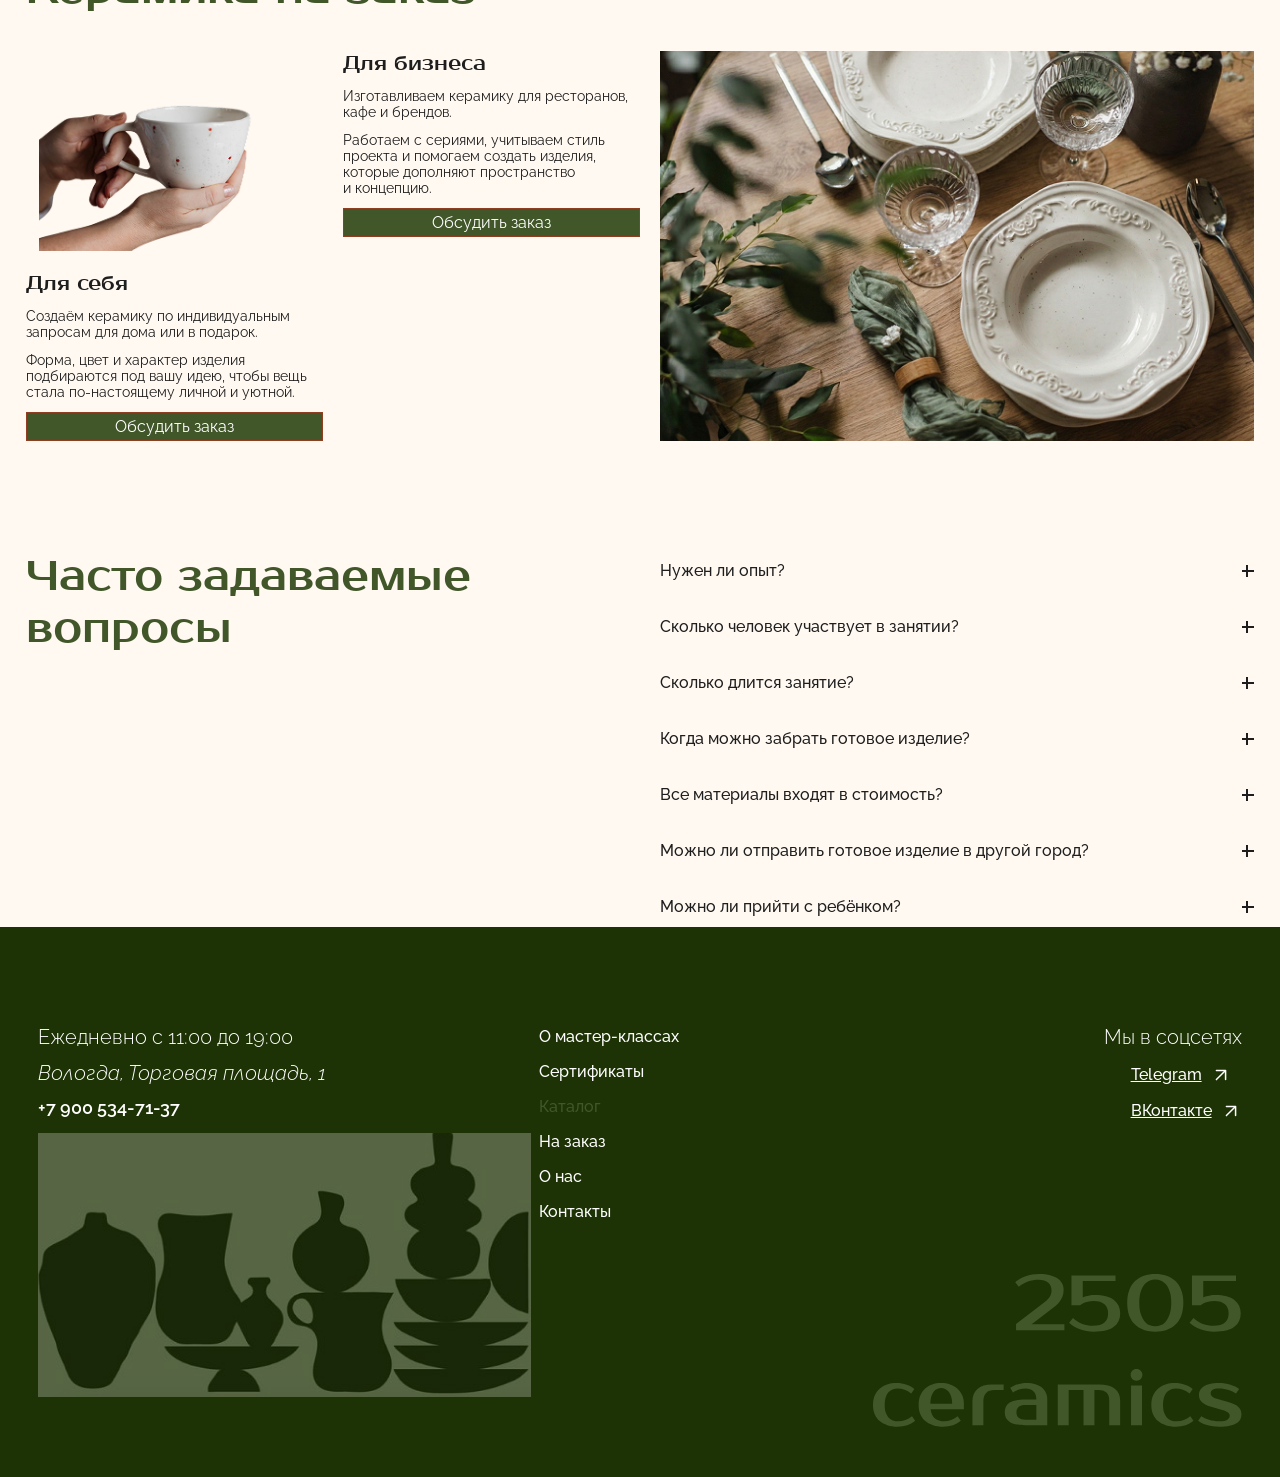
==== commit c79ede2e: "Добавит стилизацию сертификатов, керамики на заказ и FAQ" ====
--- a/index.html
+++ b/index.html
@@ -161,66 +161,70 @@
       </ul>
     </section>
 
-    <section>
-      <h2>Сертификат</h2>
-      <p>
+    <section class="certificate">
+      <h2 class="certificate__heading">Сертификат</h2>
+      <p class="certificate__description">
         Подарите близким или себе радость творчества и уникальные изделия ручной работы. Сертификат открывает доступ к занятиям, где каждый сможет создать своё изделие и увезти домой тёплые впечатления.
       </p>
-      <a href="">Приобрести сертификат</a>
-    </section>
-    <section>
-      <h2>Керамика на заказ</h2>
-      <article>
-        <h3>Для бизнеса</h3>
-        <p>
+      <a class="certificate__button btn" href="">Приобрести сертификат</a>
+    </section>
+    <section class="custom-ceramics">
+      <h2 class="custom-ceramics__heading">Керамика на заказ</h2>
+      <div class="custom-ceramics__image-small"></div>
+      <article class="custom-ceramics__article custom-ceramics__article--business">
+        <h3 class="custom-ceramics__article-heading">Для бизнеса</h3>
+        <p class="custom-ceramics__article-paragraph">
           Изготавливаем керамику для ресторанов, кафе и брендов.
         </p>
-        <p>
+        <p class="custom-ceramics__article-paragraph">
           Работаем с сериями, учитываем стиль проекта и помогаем создать изделия, которые дополняют пространство и концепцию.
         </p>
-        <a href="">Обсудить заказ</a>
-      </article>
-      <article>
-        <h3>Для себя</h3>
-        <p>
+        <a class="custom-ceramics__article-link btn" href="">Обсудить заказ</a>
+      </article>
+      <article class="custom-ceramics__article custom-ceramics__article--personal">
+        <h3 class="custom-ceramics__article-heading">Для себя</h3>
+        <p class="custom-ceramics__article-paragraph">
           Создаём керамику по индивидуальным запросам для дома или в подарок.
         </p>
-        <p>
+        <p class="custom-ceramics__article-paragraph">
 Форма, цвет и характер изделия подбираются под вашу идею, чтобы вещь стала по‑настоящему личной и уютной.
         </p>
-        <a href="">Обсудить заказ</a>
-      </article>
-    </section>
-    <section>
-      <h2>Часто задаваемые вопросы</h2>
-      <details>
-        <summary>Нужен ли опыт?</summary>
-        Опыт не требуется. Мы всё объясняем и помогаем на каждом этапе, даже если вы впервые работаете с глиной.
-      </details>
-      <details>
-        <summary>Сколько человек участвует в занятии?</summary>
-        Опыт не требуется. Мы всё объясняем и помогаем на каждом этапе, даже если вы впервые работаете с глиной.
-      </details>
-      <details>
-        <summary>Сколько длится занятие?</summary>
-        Опыт не требуется. Мы всё объясняем и помогаем на каждом этапе, даже если вы впервые работаете с глиной.
-      </details>
-      <details>
-        <summary>Когда можно забрать готовое изделие?</summary>
-        Опыт не требуется. Мы всё объясняем и помогаем на каждом этапе, даже если вы впервые работаете с глиной.
-      </details>
-      <details>
-        <summary>Все материалы входят в стоимость?</summary>
-        Опыт не требуется. Мы всё объясняем и помогаем на каждом этапе, даже если вы впервые работаете с глиной.
-      </details>
-      <details>
-        <summary>Можно ли отправить готовое изделие в другой город?</summary>
-        Опыт не требуется. Мы всё объясняем и помогаем на каждом этапе, даже если вы впервые работаете с глиной.
-      </details>
-      <details>
-        <summary>Можно ли прийти с ребёнком?</summary>
-        Опыт не требуется. Мы всё объясняем и помогаем на каждом этапе, даже если вы впервые работаете с глиной.
-      </details>
+        <a class="custom-ceramics__article-link btn" href="">Обсудить заказ</a>
+      </article>
+      <div class="custom-ceramics__image-bg"></div>
+    </section>
+    <section class="faq">
+      <h2 class="faq__heading">Часто задаваемые вопросы</h2>
+      <div class="faq__list">
+        <details class="faq__item">
+          <summary class="faq__question">Нужен ли опыт?</summary>
+          <p class="faq__answer">Опыт не требуется. Мы всё объясняем и помогаем на каждом этапе, даже если вы впервые работаете с глиной.</p>
+        </details>
+        <details class="faq__item">
+          <summary class="faq__question">Сколько человек участвует в занятии?</summary>
+          <p class="faq__answer">Опыт не требуется. Мы всё объясняем и помогаем на каждом этапе, даже если вы впервые работаете с глиной.</p>
+        </details>
+        <details class="faq__item">
+          <summary class="faq__question">Сколько длится занятие?</summary>
+          <p class="faq__answer">Опыт не требуется. Мы всё объясняем и помогаем на каждом этапе, даже если вы впервые работаете с глиной.</p>
+        </details>
+        <details class="faq__item">
+          <summary class="faq__question">Когда можно забрать готовое изделие?</summary>
+          <p class="faq__answer">Опыт не требуется. Мы всё объясняем и помогаем на каждом этапе, даже если вы впервые работаете с глиной.</p>
+        </details>
+        <details class="faq__item">
+          <summary class="faq__question">Все материалы входят в стоимость?</summary>
+          <p class="faq__answer">Опыт не требуется. Мы всё объясняем и помогаем на каждом этапе, даже если вы впервые работаете с глиной.</p>
+        </details>
+        <details class="faq__item">
+          <summary class="faq__question">Можно ли отправить готовое изделие в другой город?</summary>
+          <p class="faq__answer">Опыт не требуется. Мы всё объясняем и помогаем на каждом этапе, даже если вы впервые работаете с глиной.</p>
+        </details>
+        <details class="faq__item">
+          <summary class="faq__question">Можно ли прийти с ребёнком?</summary>
+          <p class="faq__answer">Опыт не требуется. Мы всё объясняем и помогаем на каждом этапе, даже если вы впервые работаете с глиной.</p>
+        </details>
+      </div>
     </section>
 	</main>
   <footer class="footer">
--- a/css/styles.css
+++ b/css/styles.css
@@ -3,6 +3,9 @@
 @import url(trust.css);
 @import url(master-classes.css);
 @import url(popular-products.css);
+@import url(certificate.css);
+@import url(custom-ceramics.css);
+@import url(faq.css);
 @import url(breadcrumbs.css);
 @import url(catalog.css);
 @import url(footer.css);
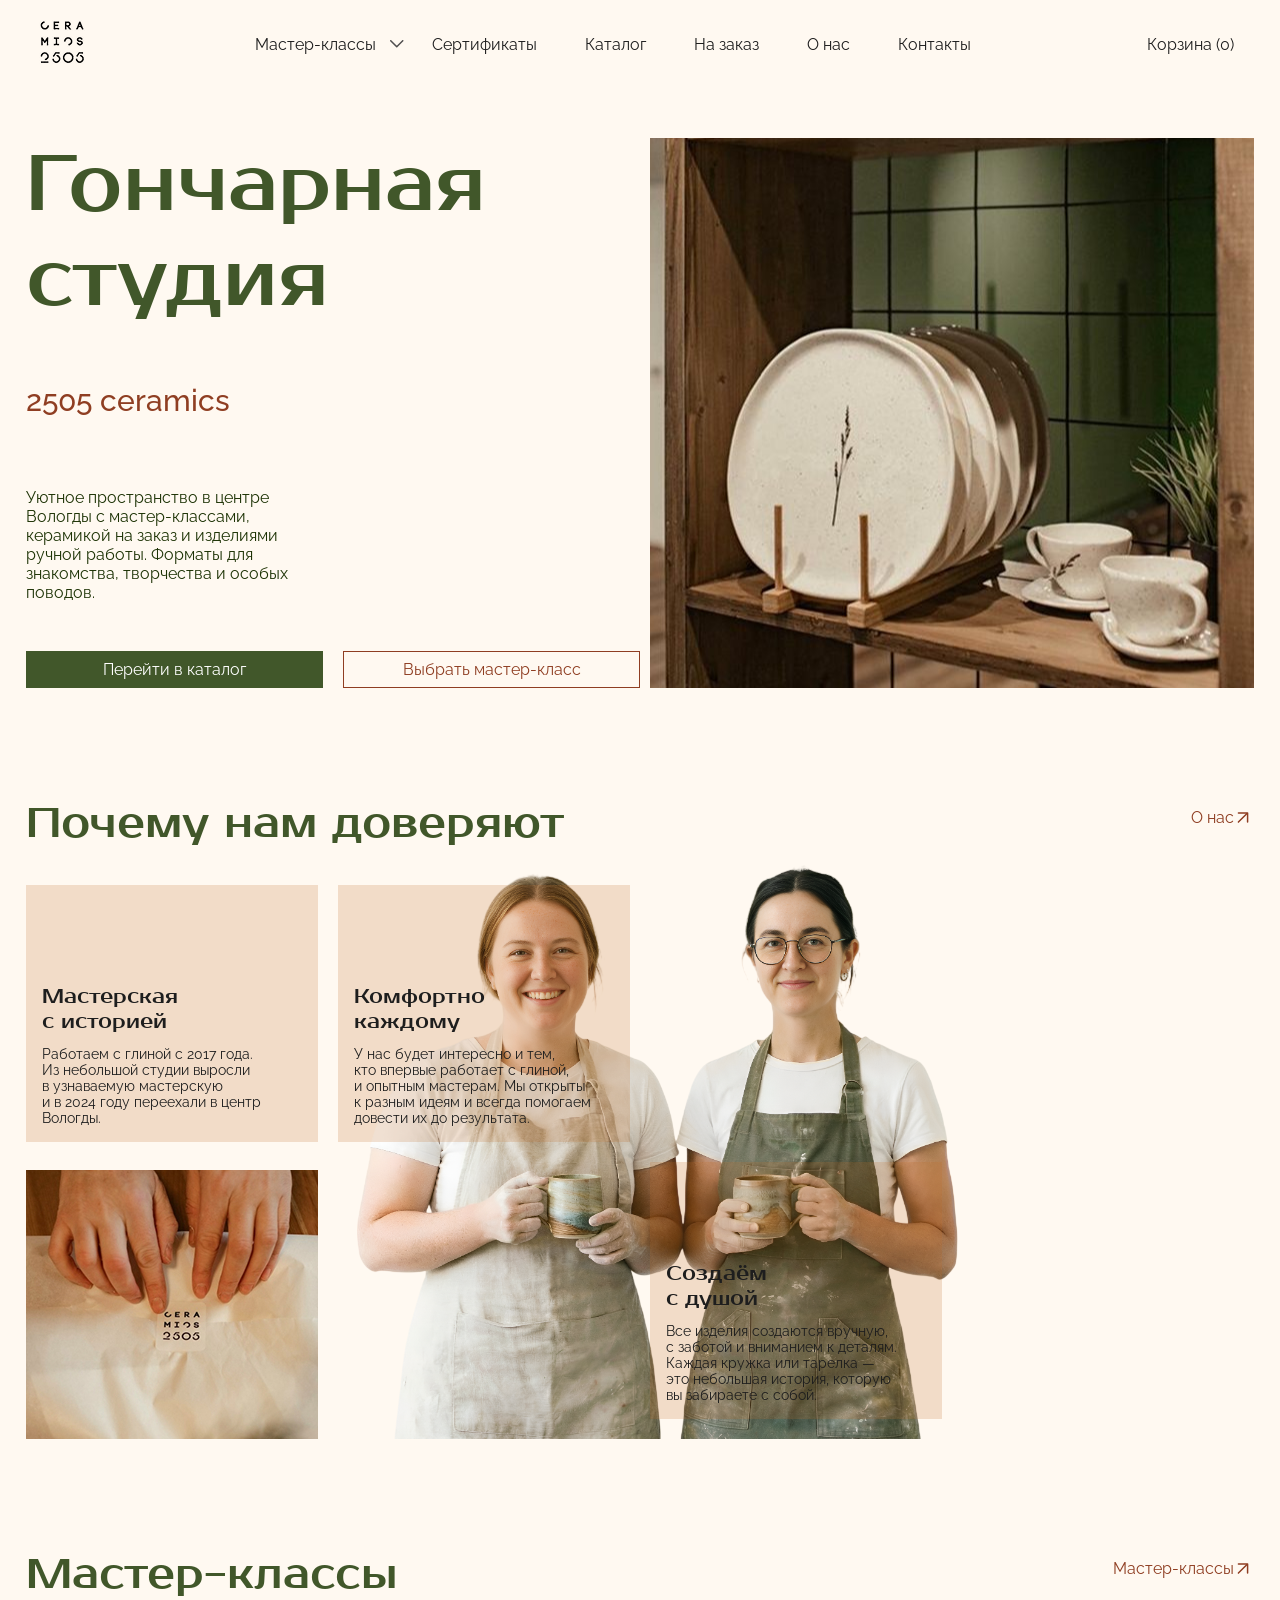
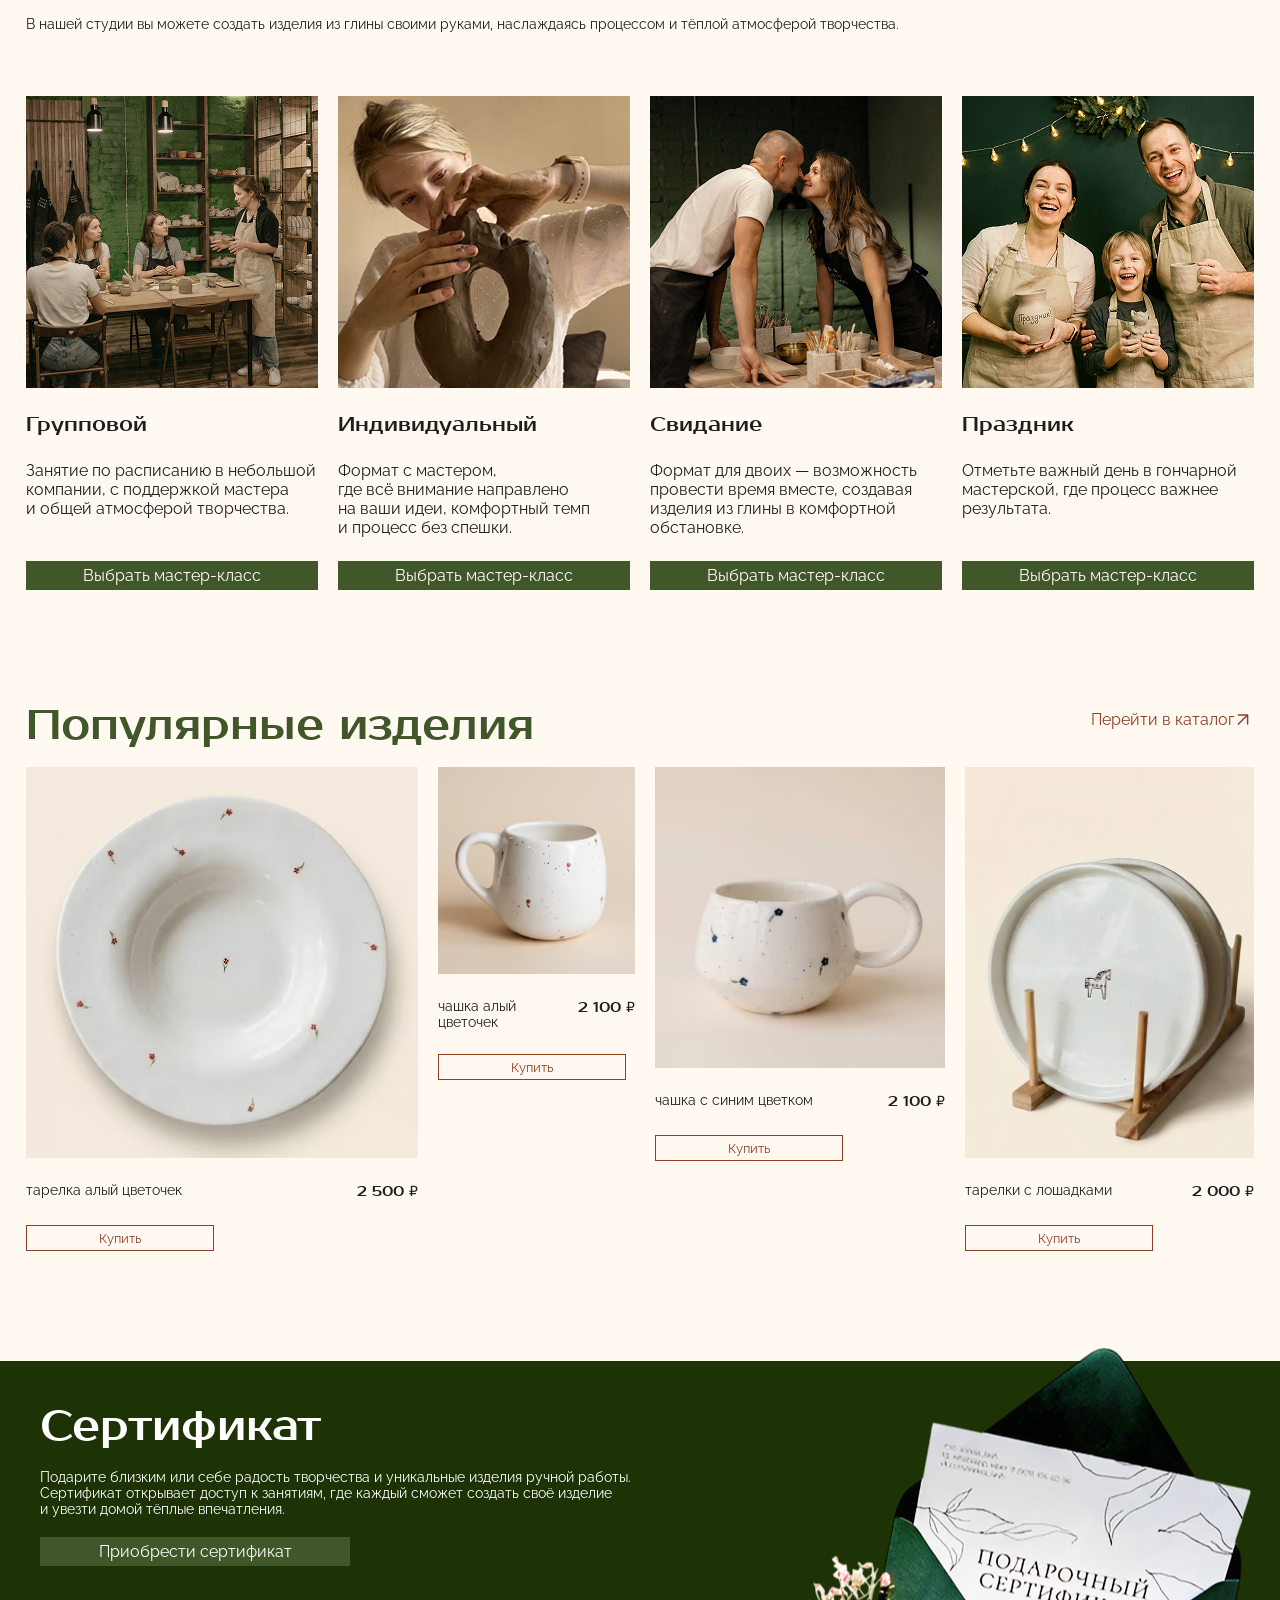
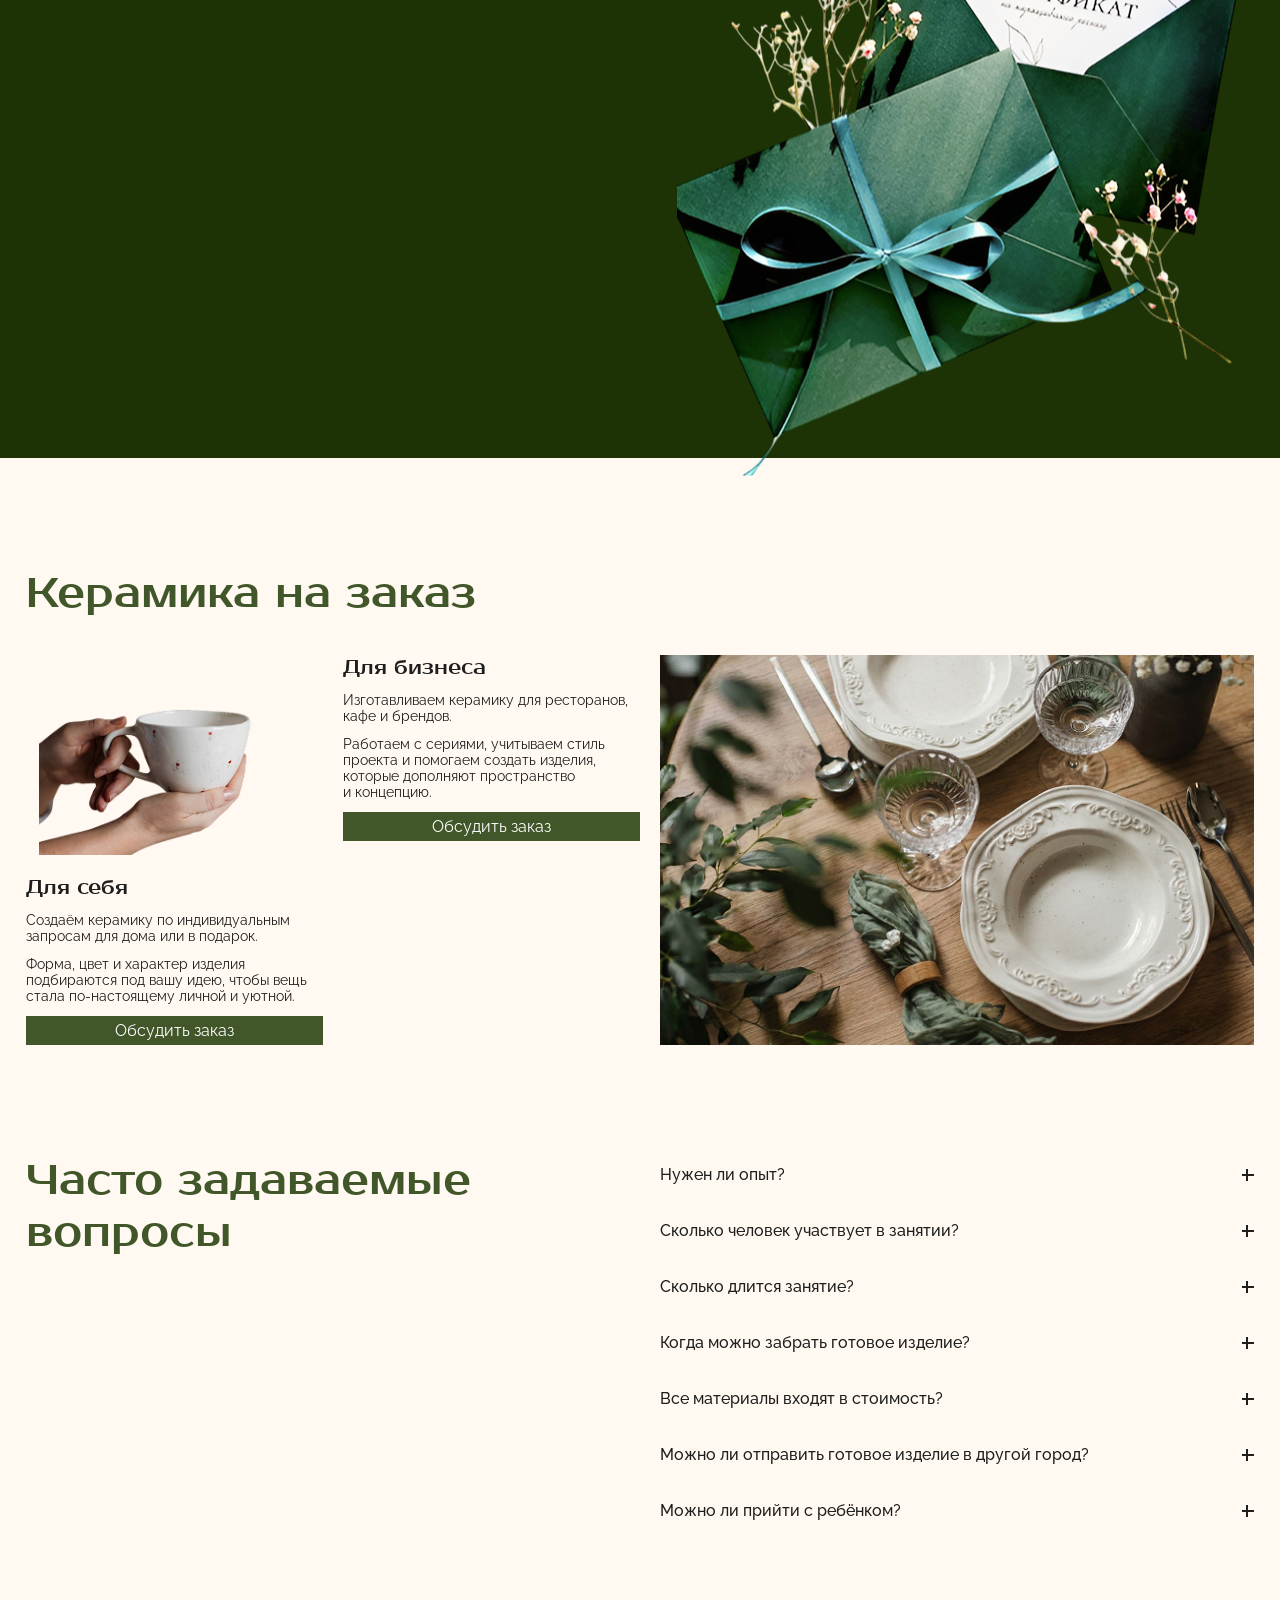
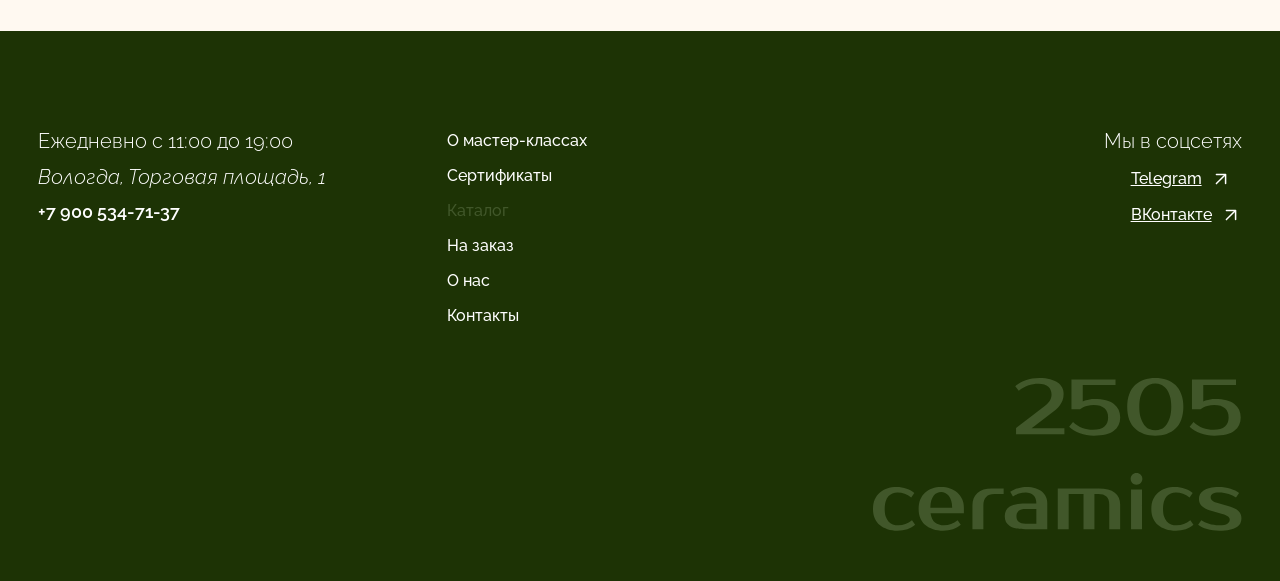
==== commit 7dfa1ee8: "Исправления" ====
--- a/index.html
+++ b/index.html
@@ -21,7 +21,7 @@
 		<a class="main-menu__logo" href="#">
 			<img src="logo.png" width="48" height="48" alt="Логотип">
 		</a>
-		<a class="main-menu__cart" href="">Корзина (<span>0</span>)</a>
+		<a class="main-menu__cart" href="cart.html">Корзина (<span id="cartCount">0</span>)</a>
 		<div class="main-menu__overlay"></div>
 		<ul class="main-menu__list">
 			<li><a class="main-menu__link main-menu__link--folder" href="">Мастер-классы</a></li>
@@ -236,7 +236,6 @@
           Вологда, Торговая площадь, 1
           <a href="tel:+79005347137">+7 900 534-71-37</a>
         </address>
-        <img class="contacts-image contacts-image-bg" src="img/footer-bg.png" width="493" height="264" alt="Фоновая картинка">
 
       </div>
 
--- a/css/styles.css
+++ b/css/styles.css
@@ -8,6 +8,9 @@
 @import url(faq.css);
 @import url(breadcrumbs.css);
 @import url(catalog.css);
+@import url(product.css);
+@import url(related-products.css);
+@import url(cart.css);
 @import url(footer.css);
 
 :root {
@@ -95,13 +98,14 @@
 	text-decoration: none;
 
 	border-width: 1.5px;
-	border-color: var(--secondary);
+	border-color: var(--primary);
 	border-style: solid;
 }
 
 .btn--secondary {
 	color: var(--secondary);
 	background-color: transparent;
+	border-color: var(--secondary);
 }
 
 
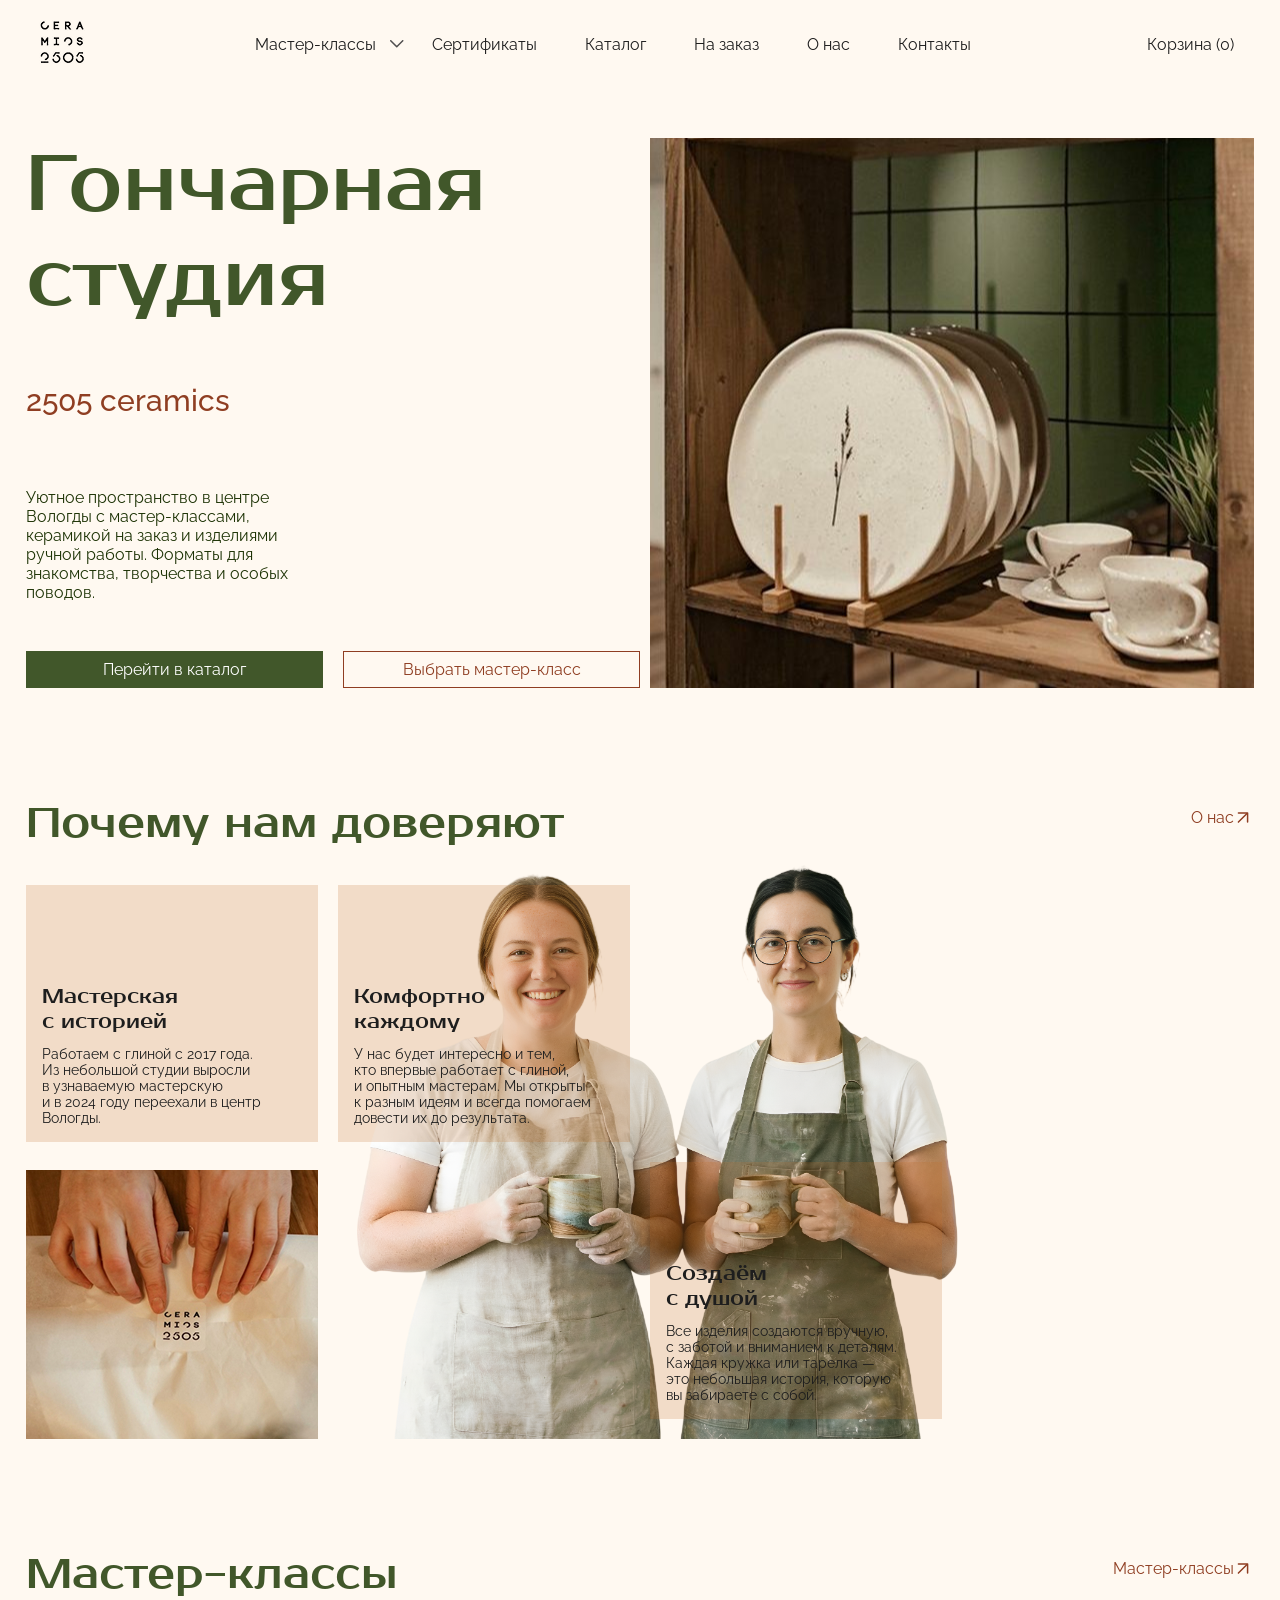
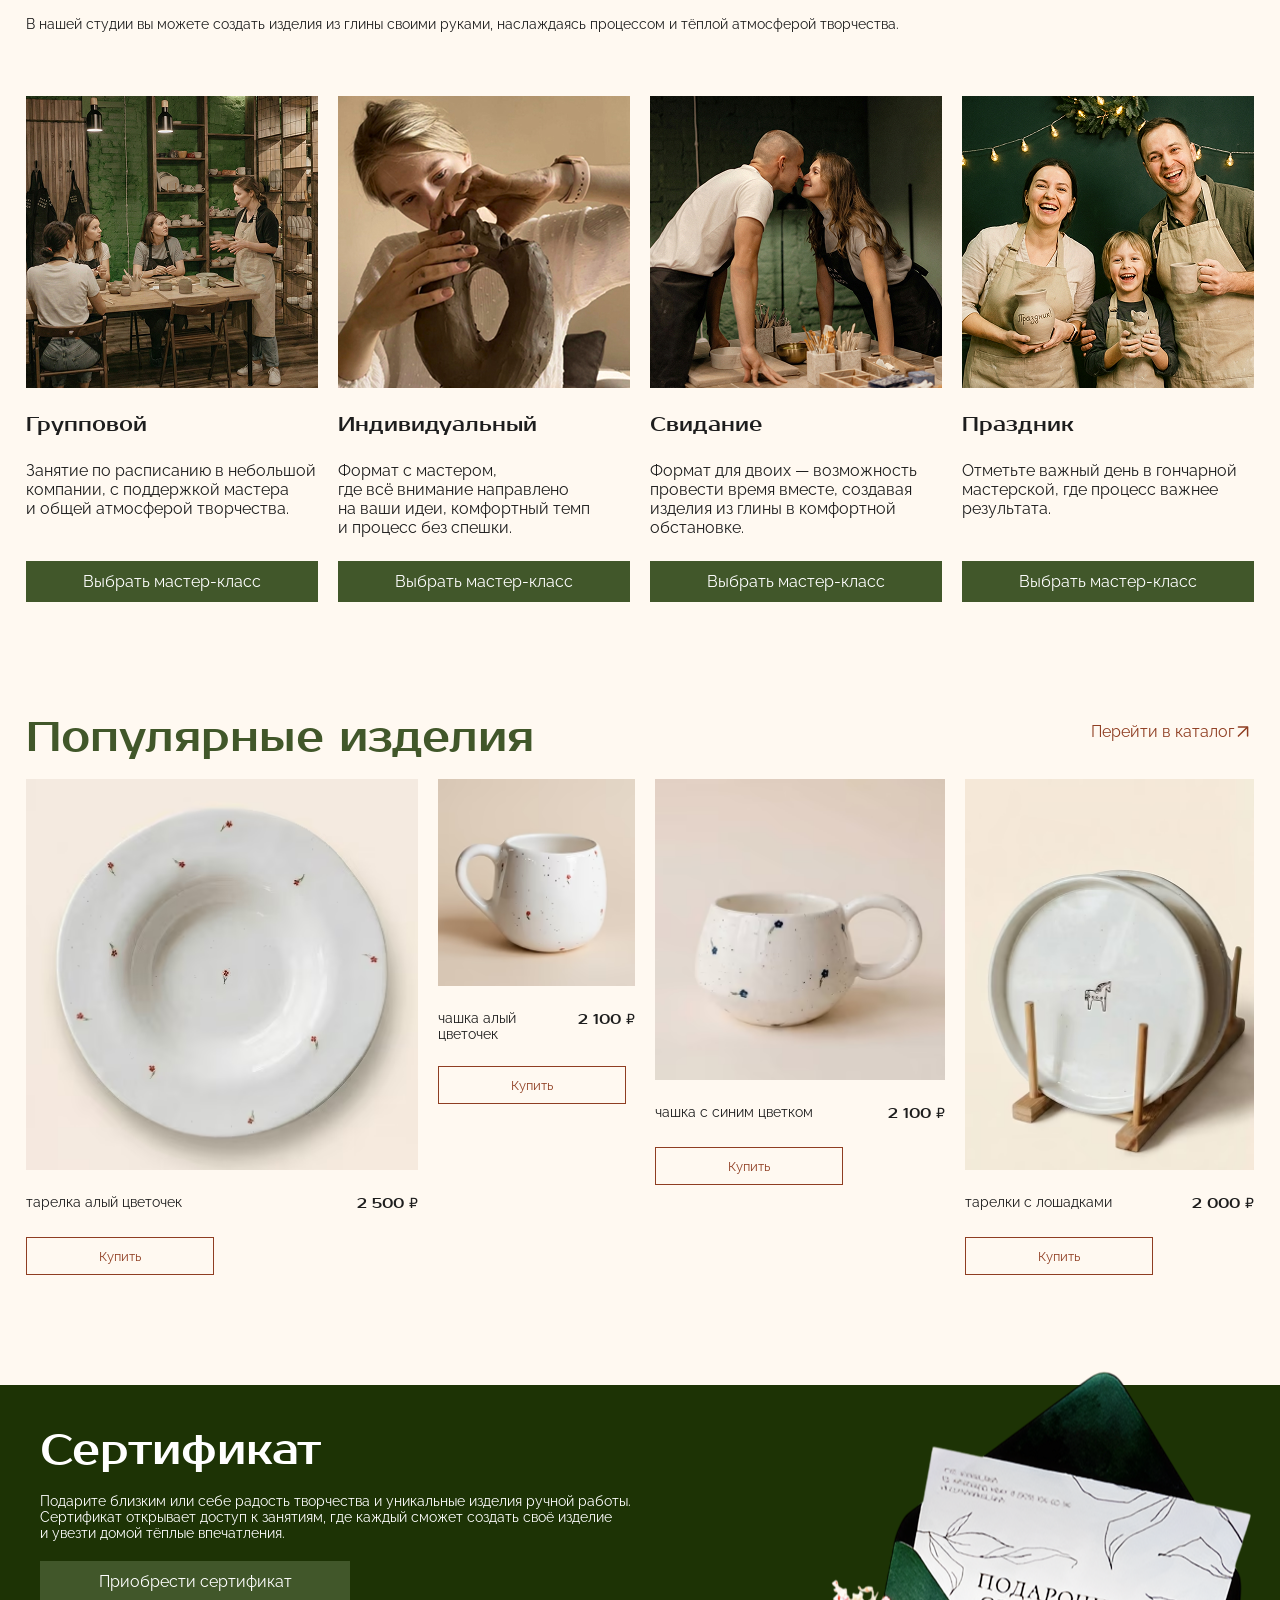
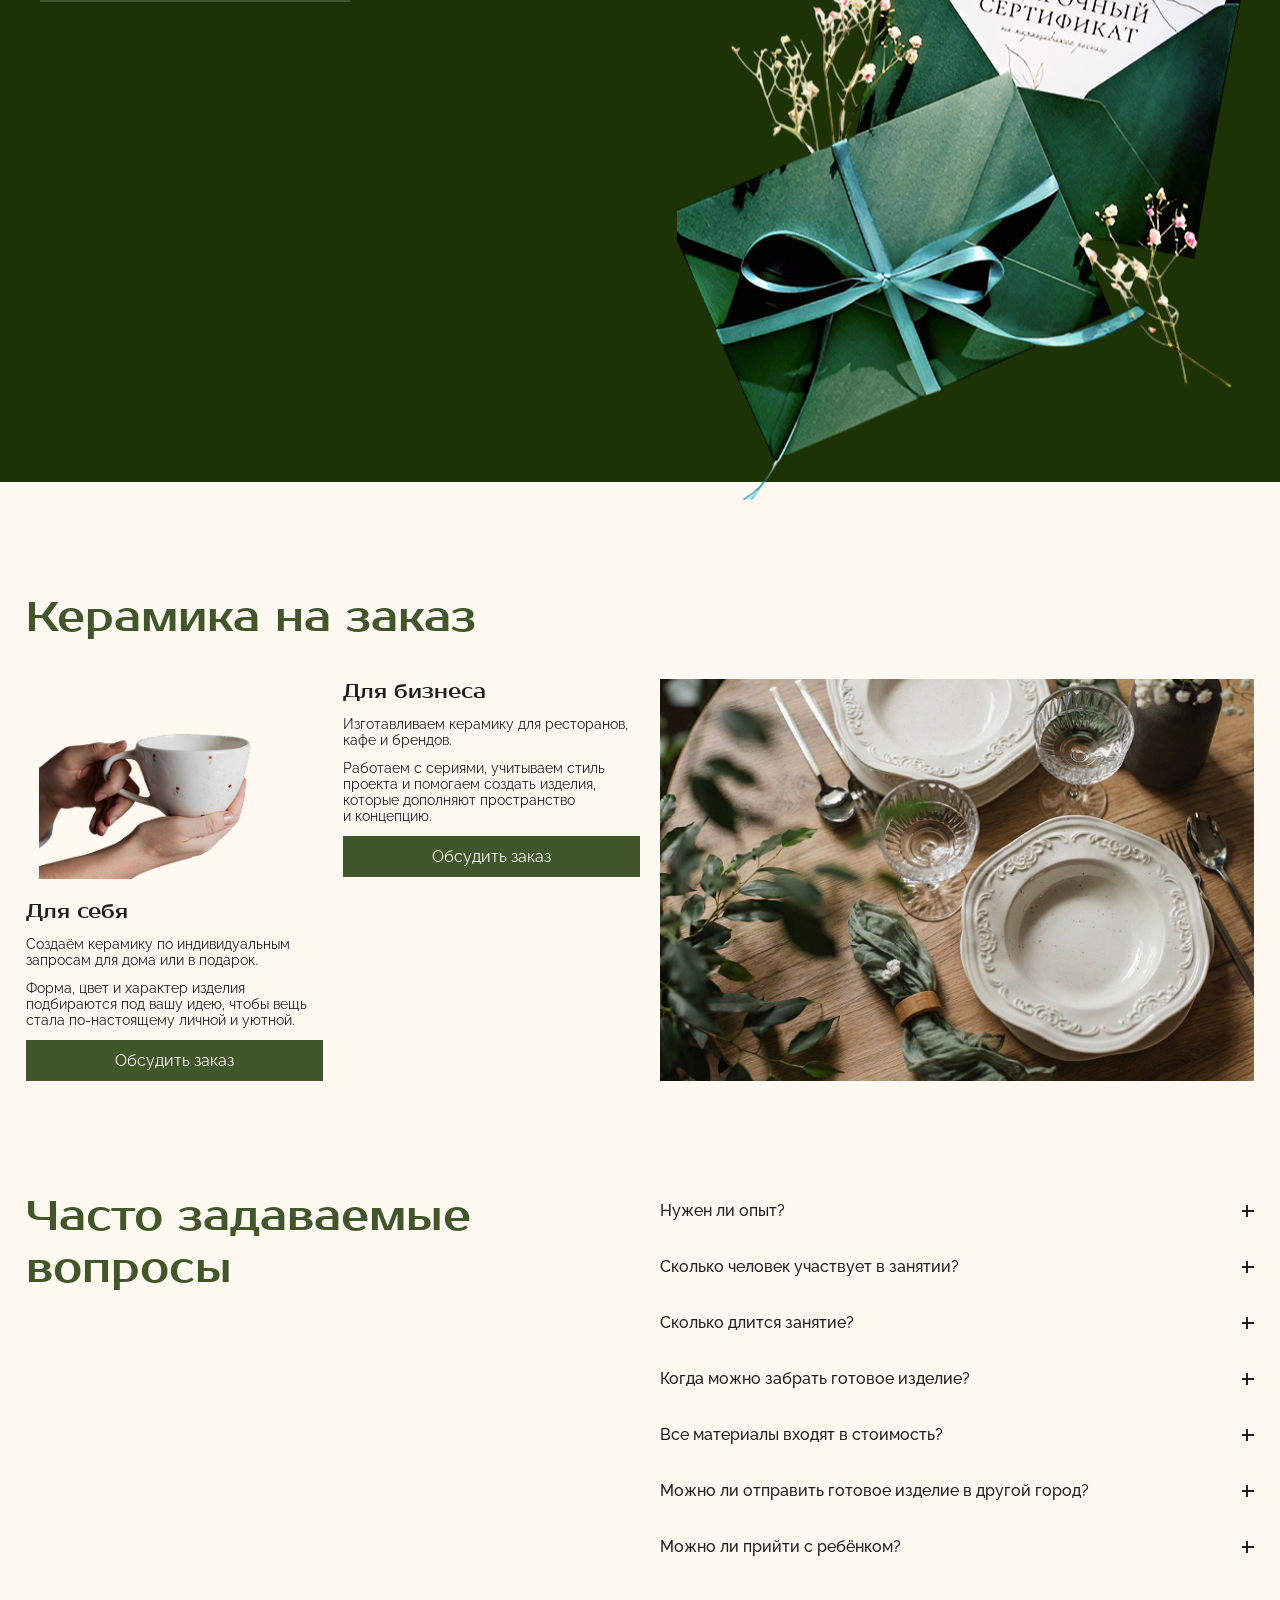
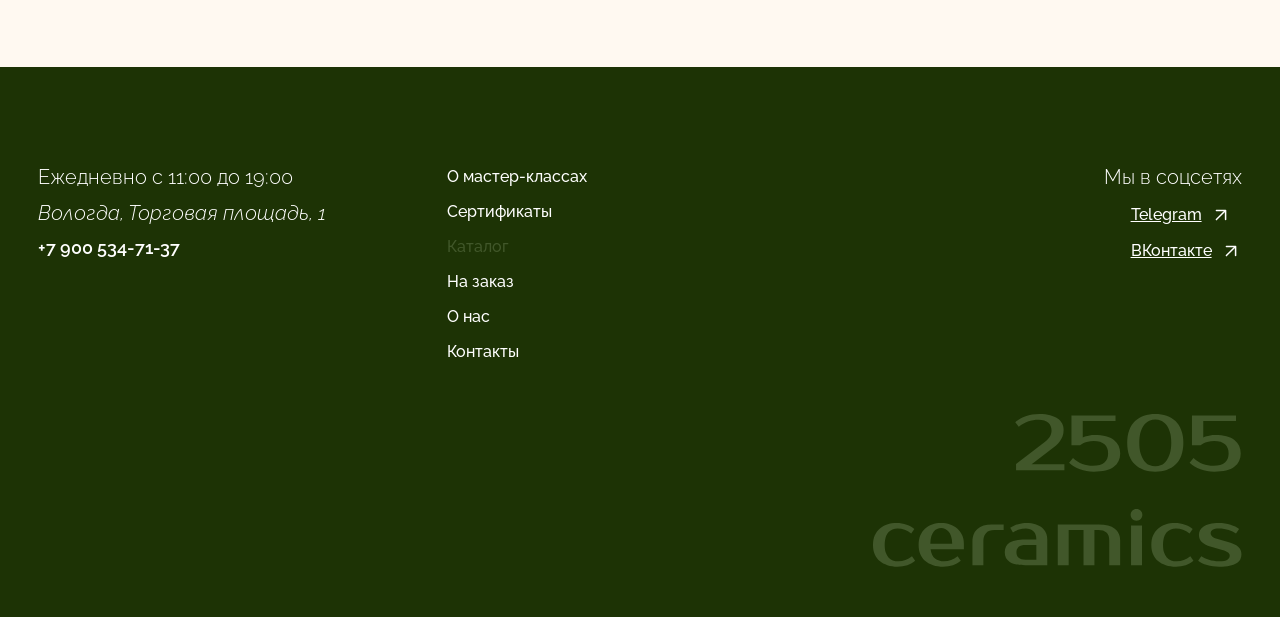
==== commit ed1e3431: "Merge branch 'main' into main-revision" ====
--- a/index.html
+++ b/index.html
@@ -27,7 +27,7 @@
 			<li><a class="main-menu__link main-menu__link--folder" href="">Мастер-классы</a></li>
 			<li><a class="main-menu__link" href="">Сертификаты</a></li>
 			<li><a class="main-menu__link" href="catalog.html">Каталог</a></li>
-			<li><a class="main-menu__link" href="">На заказ</a></li>
+			<li><a class="main-menu__link" href="orders.html">На заказ</a></li>
 			<li><a class="main-menu__link" href="">О нас</a></li>
 			<li><a class="main-menu__link" href="">Контакты</a></li>
 		</ul>
--- a/css/styles.css
+++ b/css/styles.css
@@ -12,6 +12,7 @@
 @import url(related-products.css);
 @import url(cart.css);
 @import url(footer.css);
+@import url(orders.css);
 
 :root {
 	--bg-dark: #1D3305;
@@ -37,6 +38,7 @@
 
 	background-color: var(--bg-base);
 }
+
 
 h1,
 h2,
@@ -89,14 +91,13 @@
 	display: flex;
 	justify-content: center;
 	align-items: center;
-	padding: 4px 8px;
+	padding: 10px 8px;
 
 	font-family: var(--font-main);
 	text-align: center;
 	color: var(--text-invert);
 	background-color: var(--primary);
 	text-decoration: none;
-
 	border-width: 1.5px;
 	border-color: var(--primary);
 	border-style: solid;
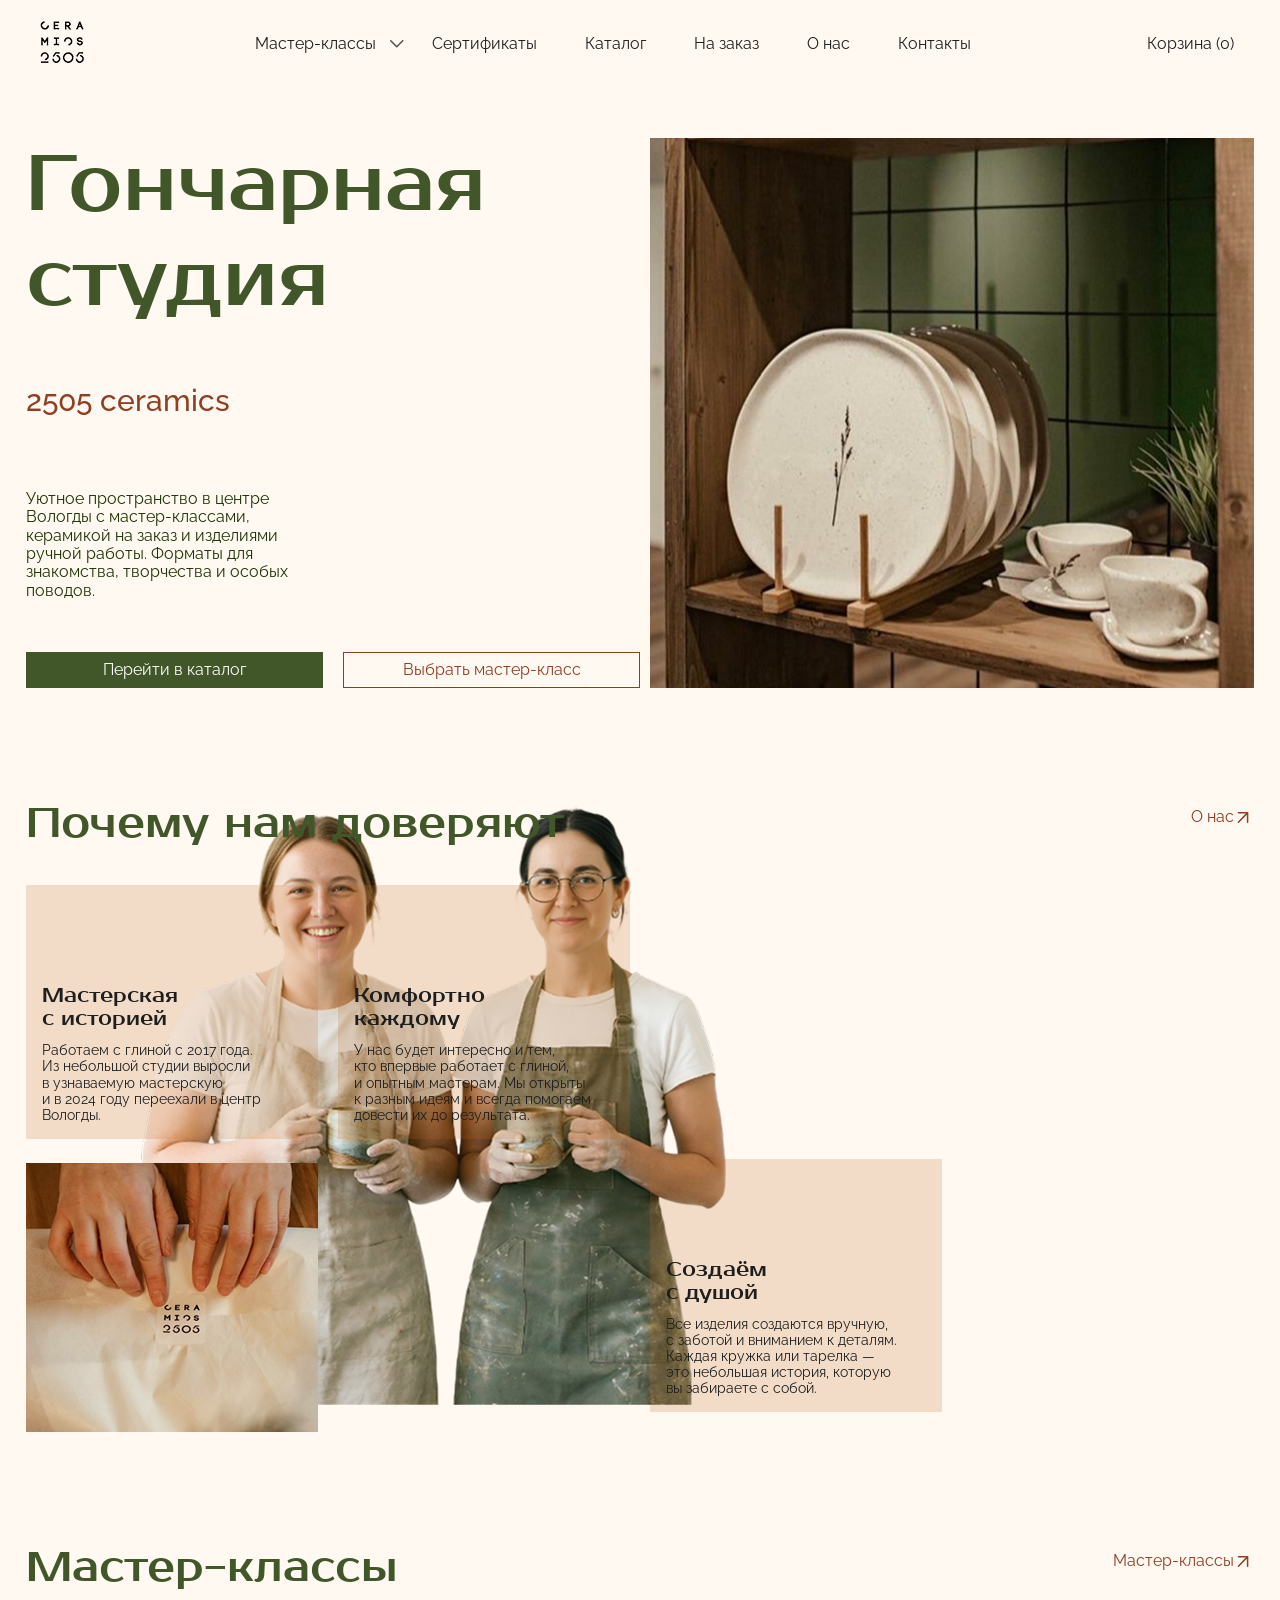
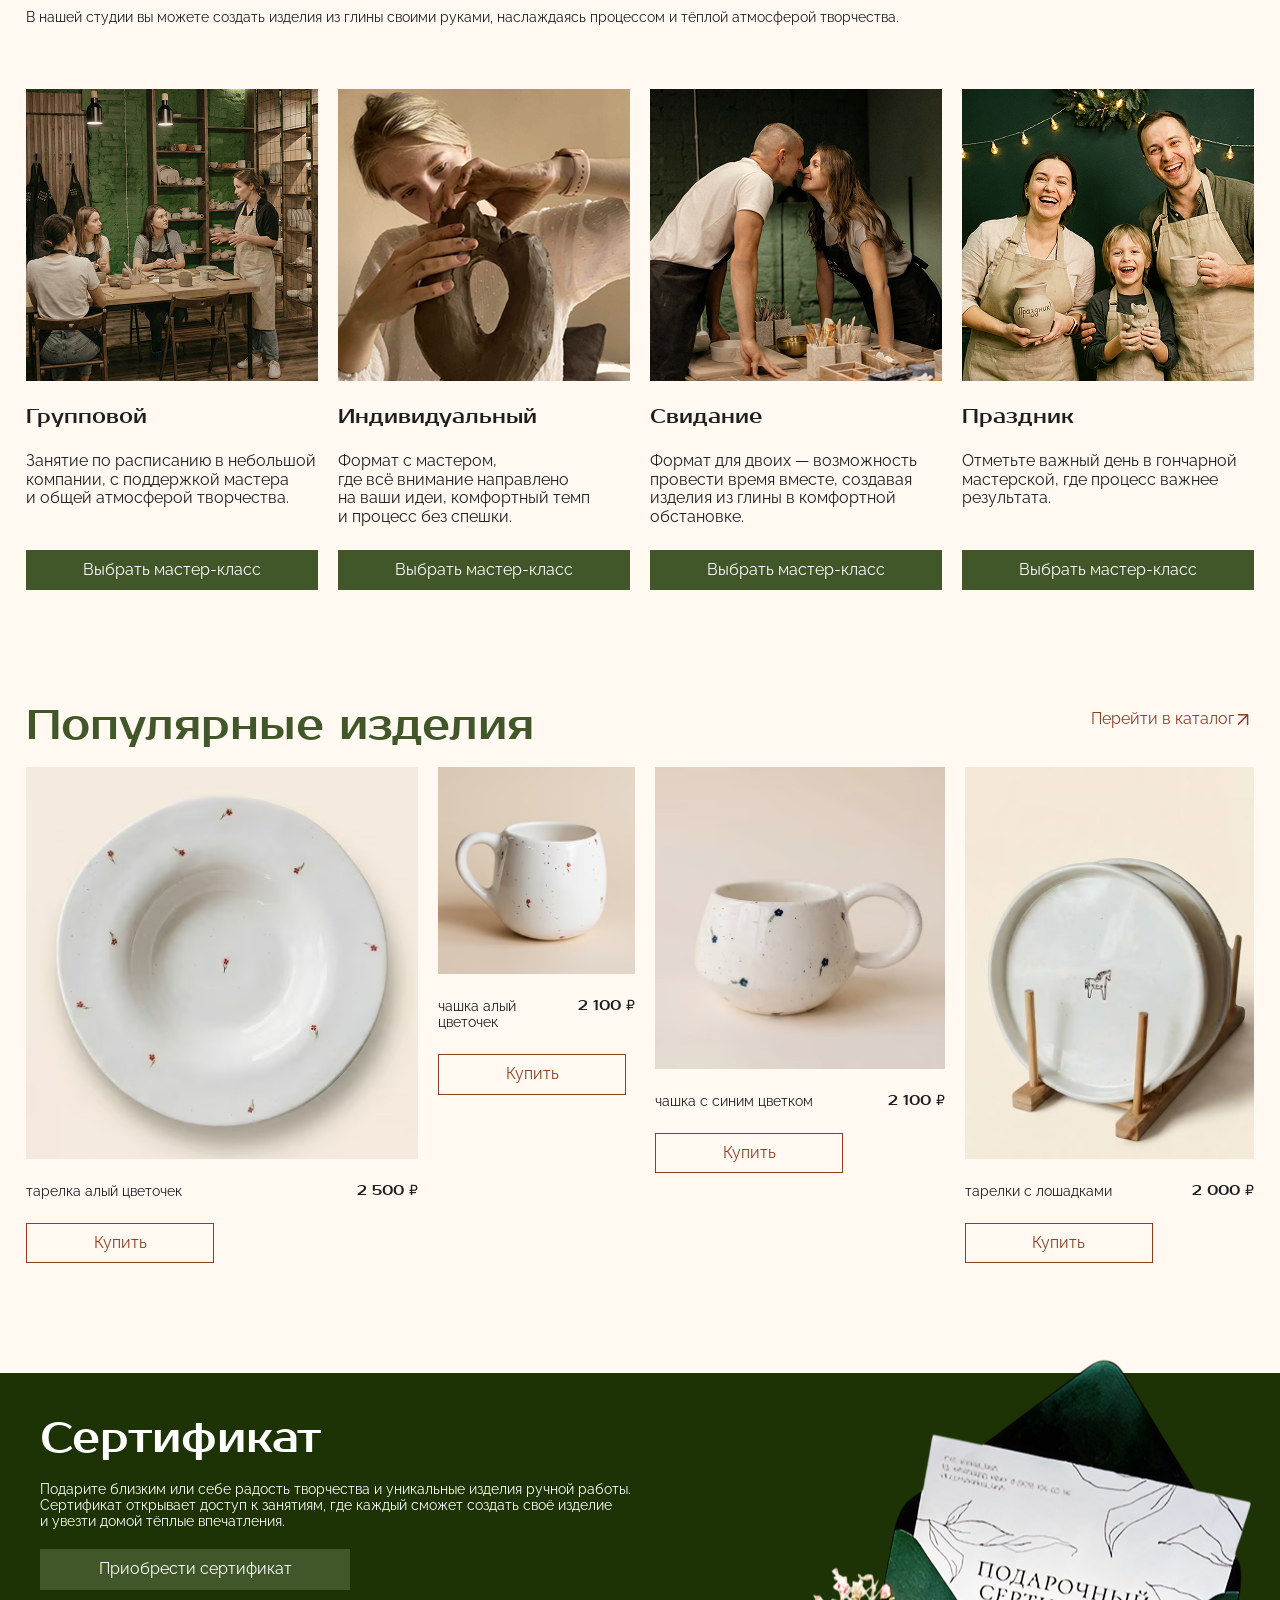
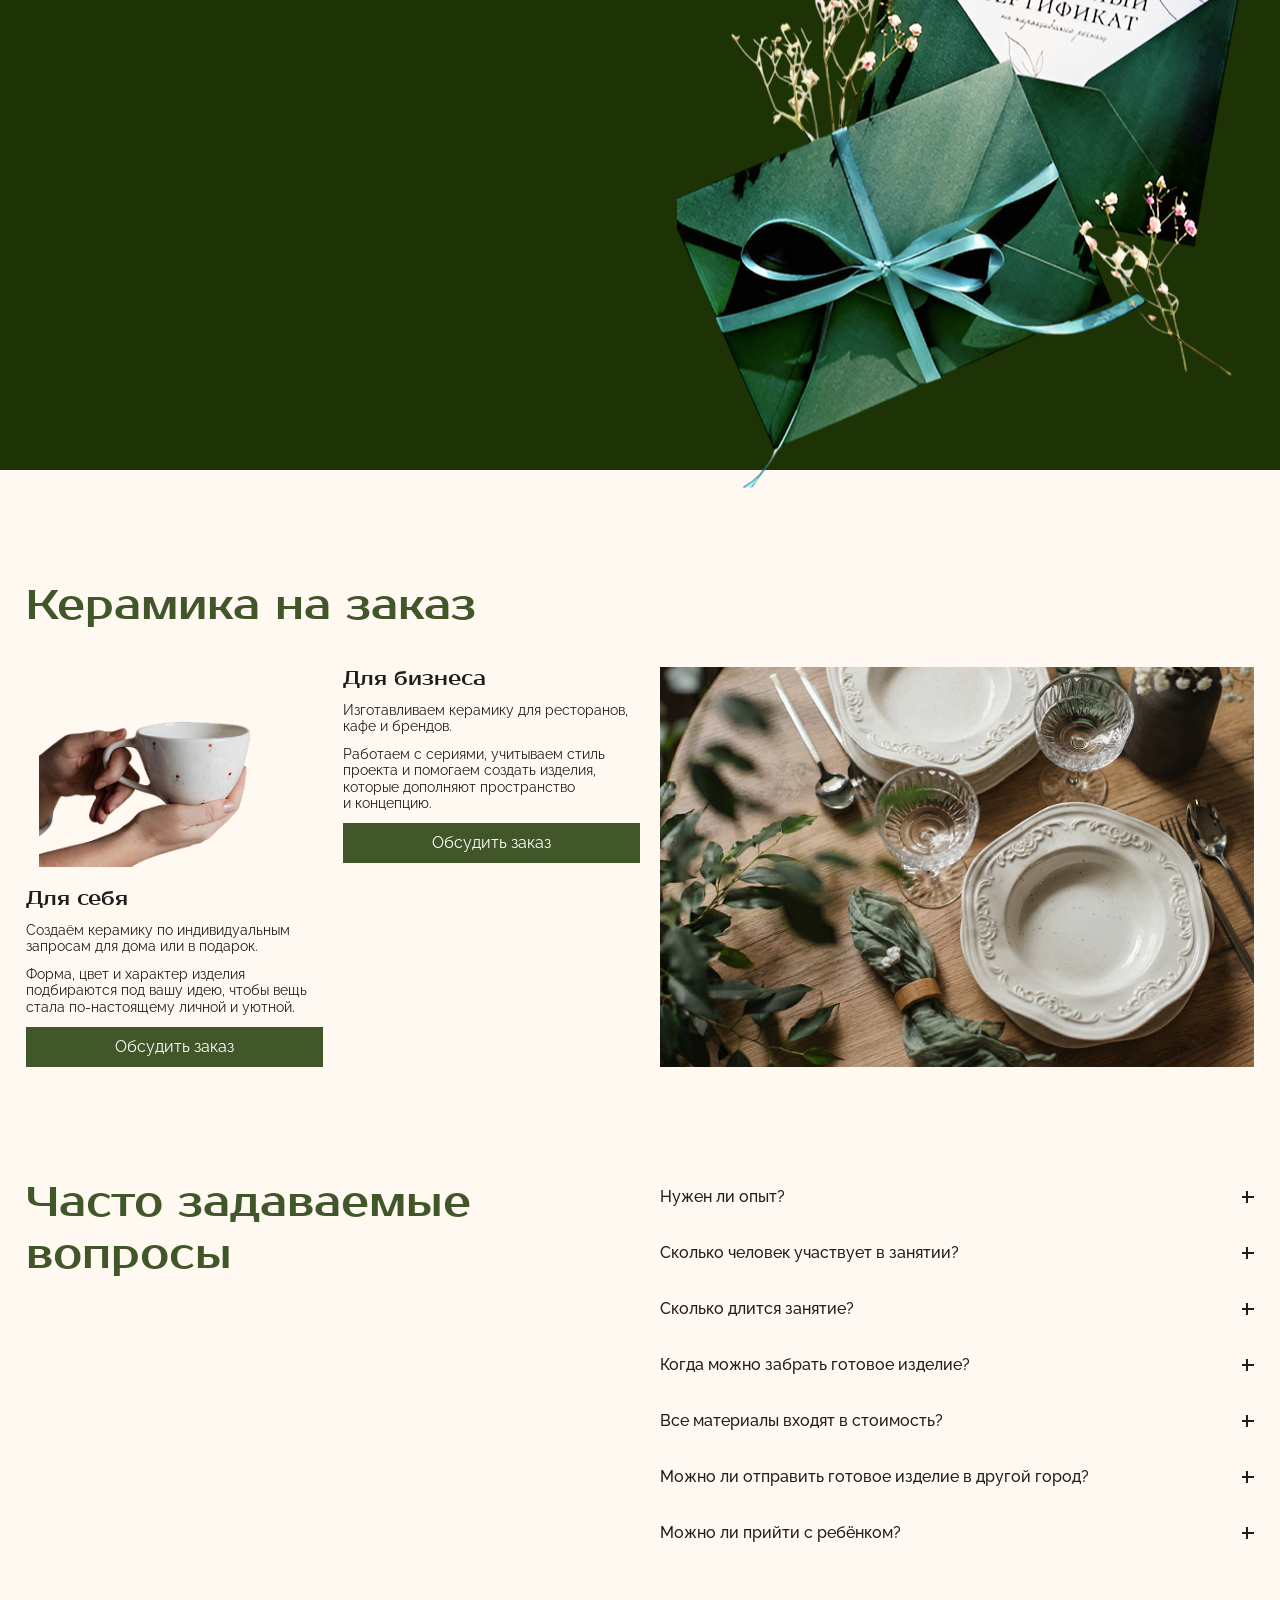
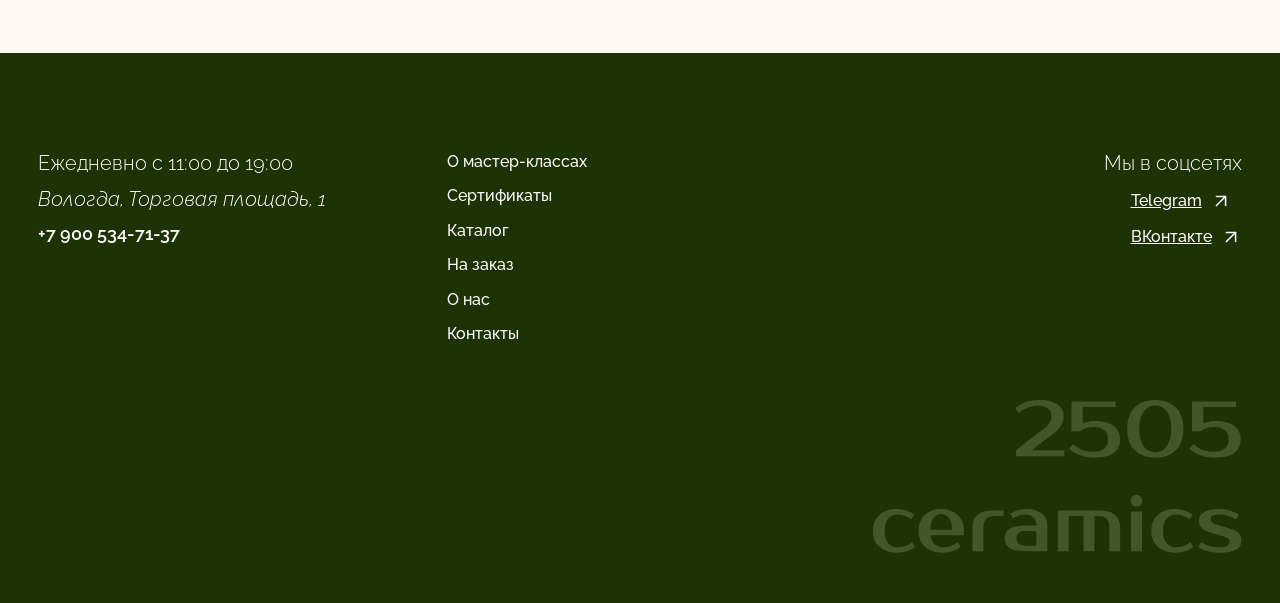
==== commit 96ec1099: "Внесёт исправления с экзамена" ====
--- a/index.html
+++ b/index.html
@@ -1,297 +1,297 @@
-<!DOCTYPE html>
-<html lang="ru">
-<head>
-		<meta charset="UTF-8">
-		<meta name="viewport" content="width=device-width, initial-scale=1.0">
-		<title>Гончарная студия 2505 ceramics — Главная</title>
-		<link rel="preconnect" href="https://fonts.googleapis.com">
-		<link rel="preconnect" href="https://fonts.gstatic.com" crossorigin>
-		<link href="https://fonts.googleapis.com/css2?family=Prosto+One&family=Raleway:ital,wght@0,100..900;1,100..900&family=Roboto:ital,wght@0,100..900;1,100..900&display=swap" rel="stylesheet">
-		<link href="https://fonts.googleapis.com/css2?family=Prosto+One&display=swap" rel="stylesheet">
-    <link rel="stylesheet" href="css/normalize.css">
-		<link rel="stylesheet" href="css/styles.css">
-</head>
-<body>
-	<nav class="main-menu container">
-		<button class="main-menu__burger" type="button" aria-label="Открыть меню">
-			<span></span>
-			<span></span>
-			<span></span>
-		</button>
-		<a class="main-menu__logo" href="#">
-			<img src="logo.png" width="48" height="48" alt="Логотип">
-		</a>
-		<a class="main-menu__cart" href="cart.html">Корзина (<span id="cartCount">0</span>)</a>
-		<div class="main-menu__overlay"></div>
-		<ul class="main-menu__list">
-			<li><a class="main-menu__link main-menu__link--folder" href="">Мастер-классы</a></li>
-			<li><a class="main-menu__link" href="">Сертификаты</a></li>
-			<li><a class="main-menu__link" href="catalog.html">Каталог</a></li>
-			<li><a class="main-menu__link" href="orders.html">На заказ</a></li>
-			<li><a class="main-menu__link" href="">О нас</a></li>
-			<li><a class="main-menu__link" href="">Контакты</a></li>
-		</ul>
-	</nav>
-	<main>
-		<section class="hero">
-			<h1 class="hero__heading">Гончарная студия</h1>
-			<p class="hero__lead">
-				2505 ceramics
-			</p>
-			<div class="hero__image"></div>
-			<p class="hero__description">
-				Уютное пространство в центре Вологды с мастер-классами, керамикой на заказ и изделиями ручной работы. Форматы для знакомства, творчества и особых поводов.
-			</p>
-			<a class="hero__btn btn" href="catalog.html">Перейти в каталог</a>
-			<a class="hero__btn btn btn--secondary" href="master-class.html">Выбрать мастер-класс</a>
-		</section>
-    <div class="trust">
-    <section class="trust__wrapper">
-      <h2 class="trust__heading">Почему нам доверяют</h2>
-      <a class="trust__link" href="">О нас</a>
-      <article class="trust__article trust__article--history">
-        <h3 class="trust__article-heading">Мастерская с историей</h3>
-        <p class="trust__article-paragraph">
-          Работаем с глиной с 2017 года. Из небольшой студии выросли в узнаваемую мастерскую и в 2024 году переехали в центр Вологды.
-        </p>
-      </article>
-      <article class="trust__article trust__article--comfort">
-        <h3 class="trust__article-heading">Комфортно каждому</h3>
-        <p class="trust__article-paragraph">
-          У нас будет интересно и тем, кто впервые работает с глиной, и опытным мастерам. Мы открыты к разным идеям и всегда помогаем довести их до результата.
-        </p>
-      </article>
-      <div class="trust__image-small"></div>
-      <article class="trust__article trust__article--soul">
-        <h3 class="trust__article-heading">Создаём с душой</h3>
-        <p class="trust__article-paragraph">
-          Все изделия создаются вручную, с заботой и вниманием к деталям. Каждая кружка или тарелка — это небольшая история, которую вы забираете с собой.
-        </p>
-      </article>
-    </section>
-    </div>
-    <section class="master-classes">
-      <h2 class="master-classes__heading">Мастер-классы</h2>
-      <p class="master-classes__paragraph">В нашей студии вы можете создать изделия из глины своими руками, наслаждаясь процессом и тёплой атмосферой творчества.</p>
-      <a class="master-classes__link" href="">Мастер-классы</a>
-      <ul class="master-classes__list list-reset">
-        <li class="master-classes__item">
-          <h3 class="master-classes__item-heading">Групповой</h3>
-          <p class="master-classes__item-paragraph">
-            Занятие по расписанию в небольшой компании, с поддержкой мастера и общей атмосферой творчества.
-          </p>
-          <a class="master-classes__item-link btn" href="#">Выбрать мастер-класс</a>
-        </li>
-        <li class="master-classes__item master-classes__item--individual">
-          <h3 class="master-classes__item-heading">Индивидуальный</h3>
-          <p class="master-classes__item-paragraph">
-            Формат с мастером, где всё внимание направлено на ваши идеи, комфортный темп и процесс без спешки.
-          </p>
-          <a class="master-classes__item-link btn" href="#">Выбрать мастер-класс</a>
-        </li>
-        <li class="master-classes__item master-classes__item--date">
-          <h3 class="master-classes__item-heading">Свидание</h3>
-          <p class="master-classes__item-paragraph">
-            Формат для двоих — возможность провести время вместе, создавая изделия из глины в комфортной обстановке.
-          </p>
-          <a class="master-classes__item-link btn" href="#">Выбрать мастер-класс</a>
-        </li>
-        <li class="master-classes__item master-classes__item--celebration">
-          <h3 class="master-classes__item-heading">Праздник</h3>
-          <p class="master-classes__item-paragraph">
-            Отметьте важный день в гончарной мастерской, где процесс важнее результата.
-          </p>
-          <a class="master-classes__item-link btn" href="#">Выбрать мастер-класс</a>
-        </li>
-      </ul>
-    </section>
-
-    <section class="popular-products">
-      <h2 class="popular-products__heading">Популярные изделия</h2>
-      <a class="popular-products__link" href="">Перейти в каталог</a>
-      <ul class="popular-products__list list-reset">
-        <li class="popular-products__item">
-          <figure class="popular-products__figure">
-            <picture class="popular-products__picture">
-              <source type="image/avif" srcset="img/popular-product-scarlet-flower-plate.avif 1x, img/popular-product-scarlet-flower-plate@2x.avif 2x, img/popular-product-scarlet-flower-plate@3x.avif 3x">
-              <source type="image/webp" srcset="img/popular-product-scarlet-flower-plate.webp 1x, img/popular-product-scarlet-flower-plate@2x.webp 2x, img/popular-product-scarlet-flower-plate@3x.webp 3x">
-              <img class="popular-products__image" src="img/popular-product-scarlet-flower-plate.jpg" srcset="img/popular-product-scarlet-flower-plate.jpg 1x, img/popular-product-scarlet-flower-plate@2x.jpg 2x, img/popular-product-scarlet-flower-plate@3x.jpg 3x" alt="Светлая тарелка покрытая глазурью и редкими миниатюрными рисунками алых цветов" width="396" height="393">
-            </picture>
-          </figure>
-          <h3 class="popular-products__figcaption">Тарелка Алый Цветочек</h3>
-          <p class="popular-products__price">2 500 ₽</p>
-          <button class="popular-products__button btn btn--secondary">Купить</button>
-        </li>
-        <li class="popular-products__item">
-          <figure class="popular-products__figure">
-            <picture class="popular-products__picture">
-              <source type="image/avif" srcset="img/popular-product-scarlet-flower-cup.avif 1x, img/popular-product-scarlet-flower-cup@2x.avif 2x, img/popular-product-scarlet-flower-cup@3x.avif 3x">
-              <source type="image/webp" srcset="img/popular-product-scarlet-flower-cup.webp 1x, img/popular-product-scarlet-flower-cup@2x.webp 2x, img/popular-product-scarlet-flower-cup@3x.webp 3x">
-              <img class="popular-products__image" src="img/popular-product-scarlet-flower-cup.jpg" srcset="img/popular-product-scarlet-flower-cup.jpg 1x, img/popular-product-scarlet-flower-cup@2x.jpg 2x, img/popular-product-scarlet-flower-cup@3x.jpg 3x" alt="Светлая чашка покрытая глазурью и редкими миниатюрными рисунками алых цветов" width="188" height="197">
-            </picture>
-          </figure>
-          <h3 class="popular-products__figcaption">Чашка Алый Цветочек</h3>
-          <p class="popular-products__price">2 100 ₽</p>
-          <button class="popular-products__button btn btn--secondary">Купить</button>
-        </li>
-        <li class="popular-products__item">
-          <figure class="popular-products__figure">
-            <picture class="popular-products__picture">
-              <source type="image/avif" srcset="img/popular-product-blue-flower-cup.avif 1x, img/popular-product-blue-flower-cup@2x.avif 2x, img/popular-product-blue-flower-cup@3x.avif 3x">
-              <source type="image/webp" srcset="img/popular-product-blue-flower-cup.webp 1x, img/popular-product-blue-flower-cup@2x.webp 2x, img/popular-product-blue-flower-cup@3x.webp 3x">
-              <img class="popular-products__image" src="img/popular-product-blue-flower-cup.jpg" srcset="img/popular-product-blue-flower-cup.jpg 1x, img/popular-product-blue-flower-cup@2x.jpg 2x, img/popular-product-blue-flower-cup@3x.jpg 3x" alt="Светлая чашка покрытая глазурью и редкими миниатюрными рисунками васильковых цветов" width="292" height="304">
-            </picture>
-          </figure>
-          <h3 class="popular-products__figcaption">Чашка с синим цветком</h3>
-          <p class="popular-products__price">2 100 ₽</p>
-          <button class="popular-products__button btn btn--secondary">Купить</button>
-        </li>
-        <li class="popular-products__item">
-          <figure class="popular-products__figure">
-            <picture class="popular-products__picture">
-              <source type="image/avif" srcset="img/popular-product-plate-with-horses.avif 1x, img/popular-product-plate-with-horses@2x.avif 2x, img/popular-product-plate-with-horses@3x.avif 3x">
-              <source type="image/webp" srcset="img/popular-product-plate-with-horses.webp 1x, img/popular-product-plate-with-horses@2x.webp 2x, img/popular-product-plate-with-horses@3x.webp 3x">
-              <img class="popular-products__image" src="img/popular-product-plate-with-horses.jpg" srcset="img/popular-product-plate-with-horses.jpg 1x, img/popular-product-plate-with-horses@2x.jpg 2x, img/popular-product-plate-with-horses@3x.jpg 3x" alt="Светлая тарелка с тёмным изображением лошадки" width="292" height="395">
-            </picture>
-          </figure>
-          <h3 class="popular-products__figcaption">Тарелки с лошадками</h3>
-          <p class="popular-products__price">2 000 ₽</p>
-          <button class="popular-products__button btn btn--secondary">Купить</button>
-        </li>
-      </ul>
-    </section>
-
-    <section class="certificate">
-      <h2 class="certificate__heading">Сертификат</h2>
-      <p class="certificate__description">
-        Подарите близким или себе радость творчества и уникальные изделия ручной работы. Сертификат открывает доступ к занятиям, где каждый сможет создать своё изделие и увезти домой тёплые впечатления.
-      </p>
-      <a class="certificate__button btn" href="">Приобрести сертификат</a>
-    </section>
-    <section class="custom-ceramics">
-      <h2 class="custom-ceramics__heading">Керамика на заказ</h2>
-      <div class="custom-ceramics__image-small"></div>
-      <article class="custom-ceramics__article custom-ceramics__article--business">
-        <h3 class="custom-ceramics__article-heading">Для бизнеса</h3>
-        <p class="custom-ceramics__article-paragraph">
-          Изготавливаем керамику для ресторанов, кафе и брендов.
-        </p>
-        <p class="custom-ceramics__article-paragraph">
-          Работаем с сериями, учитываем стиль проекта и помогаем создать изделия, которые дополняют пространство и концепцию.
-        </p>
-        <a class="custom-ceramics__article-link btn" href="">Обсудить заказ</a>
-      </article>
-      <article class="custom-ceramics__article custom-ceramics__article--personal">
-        <h3 class="custom-ceramics__article-heading">Для себя</h3>
-        <p class="custom-ceramics__article-paragraph">
-          Создаём керамику по индивидуальным запросам для дома или в подарок.
-        </p>
-        <p class="custom-ceramics__article-paragraph">
-Форма, цвет и характер изделия подбираются под вашу идею, чтобы вещь стала по‑настоящему личной и уютной.
-        </p>
-        <a class="custom-ceramics__article-link btn" href="">Обсудить заказ</a>
-      </article>
-      <div class="custom-ceramics__image-bg"></div>
-    </section>
-    <section class="faq">
-      <h2 class="faq__heading">Часто задаваемые вопросы</h2>
-      <div class="faq__list">
-        <details class="faq__item">
-          <summary class="faq__question">Нужен ли опыт?</summary>
-          <p class="faq__answer">Опыт не требуется. Мы всё объясняем и помогаем на каждом этапе, даже если вы впервые работаете с глиной.</p>
-        </details>
-        <details class="faq__item">
-          <summary class="faq__question">Сколько человек участвует в занятии?</summary>
-          <p class="faq__answer">Опыт не требуется. Мы всё объясняем и помогаем на каждом этапе, даже если вы впервые работаете с глиной.</p>
-        </details>
-        <details class="faq__item">
-          <summary class="faq__question">Сколько длится занятие?</summary>
-          <p class="faq__answer">Опыт не требуется. Мы всё объясняем и помогаем на каждом этапе, даже если вы впервые работаете с глиной.</p>
-        </details>
-        <details class="faq__item">
-          <summary class="faq__question">Когда можно забрать готовое изделие?</summary>
-          <p class="faq__answer">Опыт не требуется. Мы всё объясняем и помогаем на каждом этапе, даже если вы впервые работаете с глиной.</p>
-        </details>
-        <details class="faq__item">
-          <summary class="faq__question">Все материалы входят в стоимость?</summary>
-          <p class="faq__answer">Опыт не требуется. Мы всё объясняем и помогаем на каждом этапе, даже если вы впервые работаете с глиной.</p>
-        </details>
-        <details class="faq__item">
-          <summary class="faq__question">Можно ли отправить готовое изделие в другой город?</summary>
-          <p class="faq__answer">Опыт не требуется. Мы всё объясняем и помогаем на каждом этапе, даже если вы впервые работаете с глиной.</p>
-        </details>
-        <details class="faq__item">
-          <summary class="faq__question">Можно ли прийти с ребёнком?</summary>
-          <p class="faq__answer">Опыт не требуется. Мы всё объясняем и помогаем на каждом этапе, даже если вы впервые работаете с глиной.</p>
-        </details>
-      </div>
-    </section>
-	</main>
-  <footer class="footer">
-    <div class="footer-wrapper container">
-
-      <div class="footer-address">
-        <p>Ежедневно с 11:00 до 19:00</p>
-        <address class="contacts-text">
-          Вологда, Торговая площадь, 1
-          <a href="tel:+79005347137">+7 900 534-71-37</a>
-        </address>
-
-      </div>
-
-      <ul class="menu-secondary clear-ul">
-        <li><a class="menu-secondary-item" href="#">О мастер-классах</a></li>
-        <li><a class="menu-secondary-item" href="#">Сертификаты</a></li>
-        <li><a class="menu-secondary-item menu-secondary-item-active" href="catalog.html">Каталог</a></li>
-        <li><a class="menu-secondary-item" href="#">На заказ</a></li>
-        <li><a class="menu-secondary-item" href="#">О нас</a></li>
-        <li><a class="menu-secondary-item" href="#">Контакты</a></li>
-      </ul>
-
-      <div class="footer-right">
-        <h3 class="text-widget text-widget-copyright">
-          Мы в соцсетях
-        </h3>
-        <ul class="menu-social clear-ul">
-          <li><a class="menu-social-link menu-social-link-tg" href="#" aria-label="Telegram">Telegram</a></li>
-          <li><a class="menu-social-link menu-social-link-vk" href="#" aria-label="ВКонтакте">ВКонтакте</a></li>
-        </ul>
-        <img class="contacts-image contacts-image-logo" src="img/footer-logo.svg" width="369" height="153" alt="Логотип">
-
-      </div>
-
-    </div>
-  </footer>
-  <script>
-    const menu = document.querySelector('.main-menu');
-    const burger = document.querySelector('.main-menu__burger');
-    const overlay = document.querySelector('.main-menu__overlay');
-
-    function toggleMenu() {
-      menu.classList.toggle('main-menu--open');
-    }
-
-    function closeMenu() {
-      menu.classList.remove('main-menu--open');
-    }
-
-    if (burger) {
-      burger.addEventListener('click', toggleMenu);
-    }
-
-    if (overlay) {
-      overlay.addEventListener('click', closeMenu);
-    }
-
-    // Закрытие меню при клике на ссылку
-    const menuLinks = document.querySelectorAll('.main-menu__link');
-    menuLinks.forEach(link => {
-      link.addEventListener('click', () => {
-        if (window.innerWidth < 768) {
-          closeMenu();
-        }
-      });
-    });
-  </script>
-</body>
-</html>
+<!DOCTYPE html>
+<html lang="ru">
+<head>
+		<meta charset="UTF-8">
+		<meta name="viewport" content="width=device-width, initial-scale=1.0">
+		<title>Гончарная студия 2505 ceramics — Главная</title>
+		<link rel="preconnect" href="https://fonts.googleapis.com">
+		<link rel="preconnect" href="https://fonts.gstatic.com" crossorigin>
+		<link href="https://fonts.googleapis.com/css2?family=Prosto+One&family=Raleway:ital,wght@0,100..900;1,100..900&family=Roboto:ital,wght@0,100..900;1,100..900&display=swap" rel="stylesheet">
+		<link href="https://fonts.googleapis.com/css2?family=Prosto+One&display=swap" rel="stylesheet">
+    <link rel="stylesheet" href="css/normalize.css">
+		<link rel="stylesheet" href="css/styles.css">
+</head>
+<body>
+	<nav class="main-menu container">
+		<button class="main-menu__burger" type="button" aria-label="Открыть меню">
+			<span></span>
+			<span></span>
+			<span></span>
+		</button>
+		<a class="main-menu__logo" href="#">
+			<img src="logo.png" width="48" height="48" alt="Логотип">
+		</a>
+		<a class="main-menu__cart" href="cart.html">Корзина (<span id="cartCount">0</span>)</a>
+		<div class="main-menu__overlay"></div>
+		<ul class="main-menu__list">
+			<li><a class="main-menu__link main-menu__link--folder" href="">Мастер-классы</a></li>
+			<li><a class="main-menu__link" href="">Сертификаты</a></li>
+			<li><a class="main-menu__link" href="catalog.html">Каталог</a></li>
+			<li><a class="main-menu__link" href="orders.html">На заказ</a></li>
+			<li><a class="main-menu__link" href="">О нас</a></li>
+			<li><a class="main-menu__link" href="">Контакты</a></li>
+		</ul>
+	</nav>
+	<main>
+		<section class="hero">
+			<h1 class="hero__heading">Гончарная студия</h1>
+			<p class="hero__lead">
+				2505 ceramics
+			</p>
+			<div class="hero__image"></div>
+			<p class="hero__description">
+				Уютное пространство в центре Вологды с мастер-классами, керамикой на заказ и изделиями ручной работы. Форматы для знакомства, творчества и особых поводов.
+			</p>
+			<a class="hero__btn btn" href="catalog.html">Перейти в каталог</a>
+			<a class="hero__btn btn btn--secondary" href="master-class.html">Выбрать мастер-класс</a>
+		</section>
+    <div class="trust">
+    <section class="trust__wrapper">
+      <h2 class="trust__heading">Почему нам доверяют</h2>
+      <a class="trust__link" href="">О нас</a>
+      <article class="trust__article trust__article--history">
+        <h3 class="trust__article-heading">Мастерская с историей</h3>
+        <p class="trust__article-paragraph">
+          Работаем с глиной с 2017 года. Из небольшой студии выросли в узнаваемую мастерскую и в 2024 году переехали в центр Вологды.
+        </p>
+      </article>
+      <article class="trust__article trust__article--comfort">
+        <h3 class="trust__article-heading">Комфортно каждому</h3>
+        <p class="trust__article-paragraph">
+          У нас будет интересно и тем, кто впервые работает с глиной, и опытным мастерам. Мы открыты к разным идеям и всегда помогаем довести их до результата.
+        </p>
+      </article>
+      <div class="trust__image-small"></div>
+      <article class="trust__article trust__article--soul">
+        <h3 class="trust__article-heading">Создаём с душой</h3>
+        <p class="trust__article-paragraph">
+          Все изделия создаются вручную, с заботой и вниманием к деталям. Каждая кружка или тарелка — это небольшая история, которую вы забираете с собой.
+        </p>
+      </article>
+    </section>
+    </div>
+    <section class="master-classes">
+      <h2 class="master-classes__heading">Мастер-классы</h2>
+      <p class="master-classes__paragraph">В нашей студии вы можете создать изделия из глины своими руками, наслаждаясь процессом и тёплой атмосферой творчества.</p>
+      <a class="master-classes__link" href="">Мастер-классы</a>
+      <ul class="master-classes__list list-reset">
+        <li class="master-classes__item">
+          <h3 class="master-classes__item-heading">Групповой</h3>
+          <p class="master-classes__item-paragraph">
+            Занятие по расписанию в небольшой компании, с поддержкой мастера и общей атмосферой творчества.
+          </p>
+          <a class="master-classes__item-link btn" href="#">Выбрать мастер-класс</a>
+        </li>
+        <li class="master-classes__item master-classes__item--individual">
+          <h3 class="master-classes__item-heading">Индивидуальный</h3>
+          <p class="master-classes__item-paragraph">
+            Формат с мастером, где всё внимание направлено на ваши идеи, комфортный темп и процесс без спешки.
+          </p>
+          <a class="master-classes__item-link btn" href="#">Выбрать мастер-класс</a>
+        </li>
+        <li class="master-classes__item master-classes__item--date">
+          <h3 class="master-classes__item-heading">Свидание</h3>
+          <p class="master-classes__item-paragraph">
+            Формат для двоих — возможность провести время вместе, создавая изделия из глины в комфортной обстановке.
+          </p>
+          <a class="master-classes__item-link btn" href="#">Выбрать мастер-класс</a>
+        </li>
+        <li class="master-classes__item master-classes__item--celebration">
+          <h3 class="master-classes__item-heading">Праздник</h3>
+          <p class="master-classes__item-paragraph">
+            Отметьте важный день в гончарной мастерской, где процесс важнее результата.
+          </p>
+          <a class="master-classes__item-link btn" href="#">Выбрать мастер-класс</a>
+        </li>
+      </ul>
+    </section>
+
+    <section class="popular-products">
+      <h2 class="popular-products__heading">Популярные изделия</h2>
+      <a class="popular-products__link" href="">Перейти в каталог</a>
+      <ul class="popular-products__list list-reset">
+        <li class="popular-products__item">
+          <figure class="popular-products__figure">
+            <picture class="popular-products__picture">
+              <source type="image/avif" srcset="img/popular-product-scarlet-flower-plate.avif 1x, img/popular-product-scarlet-flower-plate@2x.avif 2x, img/popular-product-scarlet-flower-plate@3x.avif 3x">
+              <source type="image/webp" srcset="img/popular-product-scarlet-flower-plate.webp 1x, img/popular-product-scarlet-flower-plate@2x.webp 2x, img/popular-product-scarlet-flower-plate@3x.webp 3x">
+              <img class="popular-products__image" src="img/popular-product-scarlet-flower-plate.jpg" srcset="img/popular-product-scarlet-flower-plate.jpg 1x, img/popular-product-scarlet-flower-plate@2x.jpg 2x, img/popular-product-scarlet-flower-plate@3x.jpg 3x" alt="Светлая тарелка покрытая глазурью и редкими миниатюрными рисунками алых цветов" width="396" height="393">
+            </picture>
+          </figure>
+          <h3 class="popular-products__figcaption">Тарелка Алый Цветочек</h3>
+          <p class="popular-products__price">2 500 ₽</p>
+          <button class="popular-products__button btn btn--secondary">Купить</button>
+        </li>
+        <li class="popular-products__item">
+          <figure class="popular-products__figure">
+            <picture class="popular-products__picture">
+              <source type="image/avif" srcset="img/popular-product-scarlet-flower-cup.avif 1x, img/popular-product-scarlet-flower-cup@2x.avif 2x, img/popular-product-scarlet-flower-cup@3x.avif 3x">
+              <source type="image/webp" srcset="img/popular-product-scarlet-flower-cup.webp 1x, img/popular-product-scarlet-flower-cup@2x.webp 2x, img/popular-product-scarlet-flower-cup@3x.webp 3x">
+              <img class="popular-products__image" src="img/popular-product-scarlet-flower-cup.jpg" srcset="img/popular-product-scarlet-flower-cup.jpg 1x, img/popular-product-scarlet-flower-cup@2x.jpg 2x, img/popular-product-scarlet-flower-cup@3x.jpg 3x" alt="Светлая чашка покрытая глазурью и редкими миниатюрными рисунками алых цветов" width="188" height="197">
+            </picture>
+          </figure>
+          <h3 class="popular-products__figcaption">Чашка Алый Цветочек</h3>
+          <p class="popular-products__price">2 100 ₽</p>
+          <button class="popular-products__button btn btn--secondary">Купить</button>
+        </li>
+        <li class="popular-products__item">
+          <figure class="popular-products__figure">
+            <picture class="popular-products__picture">
+              <source type="image/avif" srcset="img/popular-product-blue-flower-cup.avif 1x, img/popular-product-blue-flower-cup@2x.avif 2x, img/popular-product-blue-flower-cup@3x.avif 3x">
+              <source type="image/webp" srcset="img/popular-product-blue-flower-cup.webp 1x, img/popular-product-blue-flower-cup@2x.webp 2x, img/popular-product-blue-flower-cup@3x.webp 3x">
+              <img class="popular-products__image" src="img/popular-product-blue-flower-cup.jpg" srcset="img/popular-product-blue-flower-cup.jpg 1x, img/popular-product-blue-flower-cup@2x.jpg 2x, img/popular-product-blue-flower-cup@3x.jpg 3x" alt="Светлая чашка покрытая глазурью и редкими миниатюрными рисунками васильковых цветов" width="292" height="304">
+            </picture>
+          </figure>
+          <h3 class="popular-products__figcaption">Чашка с синим цветком</h3>
+          <p class="popular-products__price">2 100 ₽</p>
+          <button class="popular-products__button btn btn--secondary">Купить</button>
+        </li>
+        <li class="popular-products__item">
+          <figure class="popular-products__figure">
+            <picture class="popular-products__picture">
+              <source type="image/avif" srcset="img/popular-product-plate-with-horses.avif 1x, img/popular-product-plate-with-horses@2x.avif 2x, img/popular-product-plate-with-horses@3x.avif 3x">
+              <source type="image/webp" srcset="img/popular-product-plate-with-horses.webp 1x, img/popular-product-plate-with-horses@2x.webp 2x, img/popular-product-plate-with-horses@3x.webp 3x">
+              <img class="popular-products__image" src="img/popular-product-plate-with-horses.jpg" srcset="img/popular-product-plate-with-horses.jpg 1x, img/popular-product-plate-with-horses@2x.jpg 2x, img/popular-product-plate-with-horses@3x.jpg 3x" alt="Светлая тарелка с тёмным изображением лошадки" width="292" height="395">
+            </picture>
+          </figure>
+          <h3 class="popular-products__figcaption">Тарелки с лошадками</h3>
+          <p class="popular-products__price">2 000 ₽</p>
+          <button class="popular-products__button btn btn--secondary">Купить</button>
+        </li>
+      </ul>
+    </section>
+
+    <section class="certificate">
+      <h2 class="certificate__heading">Сертификат</h2>
+      <p class="certificate__description">
+        Подарите близким или себе радость творчества и уникальные изделия ручной работы. Сертификат открывает доступ к занятиям, где каждый сможет создать своё изделие и увезти домой тёплые впечатления.
+      </p>
+      <a class="certificate__button btn" href="">Приобрести сертификат</a>
+    </section>
+    <section class="custom-ceramics">
+      <h2 class="custom-ceramics__heading">Керамика на заказ</h2>
+      <div class="custom-ceramics__image-small"></div>
+      <article class="custom-ceramics__article custom-ceramics__article--business">
+        <h3 class="custom-ceramics__article-heading">Для бизнеса</h3>
+        <p class="custom-ceramics__article-paragraph">
+          Изготавливаем керамику для ресторанов, кафе и брендов.
+        </p>
+        <p class="custom-ceramics__article-paragraph">
+          Работаем с сериями, учитываем стиль проекта и помогаем создать изделия, которые дополняют пространство и концепцию.
+        </p>
+        <a class="custom-ceramics__article-link btn" href="">Обсудить заказ</a>
+      </article>
+      <article class="custom-ceramics__article custom-ceramics__article--personal">
+        <h3 class="custom-ceramics__article-heading">Для себя</h3>
+        <p class="custom-ceramics__article-paragraph">
+          Создаём керамику по индивидуальным запросам для дома или в подарок.
+        </p>
+        <p class="custom-ceramics__article-paragraph">
+Форма, цвет и характер изделия подбираются под вашу идею, чтобы вещь стала по‑настоящему личной и уютной.
+        </p>
+        <a class="custom-ceramics__article-link btn" href="">Обсудить заказ</a>
+      </article>
+      <div class="custom-ceramics__image-bg"></div>
+    </section>
+    <section class="faq">
+      <h2 class="faq__heading">Часто задаваемые вопросы</h2>
+      <div class="faq__list">
+        <details class="faq__item">
+          <summary class="faq__question">Нужен ли опыт?</summary>
+          <p class="faq__answer">Опыт не требуется. Мы всё объясняем и помогаем на каждом этапе, даже если вы впервые работаете с глиной.</p>
+        </details>
+        <details class="faq__item">
+          <summary class="faq__question">Сколько человек участвует в занятии?</summary>
+          <p class="faq__answer">Опыт не требуется. Мы всё объясняем и помогаем на каждом этапе, даже если вы впервые работаете с глиной.</p>
+        </details>
+        <details class="faq__item">
+          <summary class="faq__question">Сколько длится занятие?</summary>
+          <p class="faq__answer">Опыт не требуется. Мы всё объясняем и помогаем на каждом этапе, даже если вы впервые работаете с глиной.</p>
+        </details>
+        <details class="faq__item">
+          <summary class="faq__question">Когда можно забрать готовое изделие?</summary>
+          <p class="faq__answer">Опыт не требуется. Мы всё объясняем и помогаем на каждом этапе, даже если вы впервые работаете с глиной.</p>
+        </details>
+        <details class="faq__item">
+          <summary class="faq__question">Все материалы входят в стоимость?</summary>
+          <p class="faq__answer">Опыт не требуется. Мы всё объясняем и помогаем на каждом этапе, даже если вы впервые работаете с глиной.</p>
+        </details>
+        <details class="faq__item">
+          <summary class="faq__question">Можно ли отправить готовое изделие в другой город?</summary>
+          <p class="faq__answer">Опыт не требуется. Мы всё объясняем и помогаем на каждом этапе, даже если вы впервые работаете с глиной.</p>
+        </details>
+        <details class="faq__item">
+          <summary class="faq__question">Можно ли прийти с ребёнком?</summary>
+          <p class="faq__answer">Опыт не требуется. Мы всё объясняем и помогаем на каждом этапе, даже если вы впервые работаете с глиной.</p>
+        </details>
+      </div>
+    </section>
+	</main>
+  <footer class="footer">
+    <div class="footer-wrapper container">
+
+      <div class="footer-address">
+        <p>Ежедневно с 11:00 до 19:00</p>
+        <address class="contacts-text">
+          Вологда, Торговая площадь, 1
+          <a href="tel:+79005347137">+7 900 534-71-37</a>
+        </address>
+
+      </div>
+
+      <ul class="menu-secondary clear-ul">
+        <li><a class="menu-secondary-item" href="#">О мастер-классах</a></li>
+        <li><a class="menu-secondary-item" href="#">Сертификаты</a></li>
+        <li><a class="menu-secondary-item " href="catalog.html">Каталог</a></li>
+        <li><a class="menu-secondary-item" href="#">На заказ</a></li>
+        <li><a class="menu-secondary-item" href="#">О нас</a></li>
+        <li><a class="menu-secondary-item" href="#">Контакты</a></li>
+      </ul>
+
+      <div class="footer-right">
+        <h3 class="text-widget text-widget-copyright">
+          Мы в соцсетях
+        </h3>
+        <ul class="menu-social clear-ul">
+          <li><a class="menu-social-link menu-social-link-tg" href="https://t.me/ceramics2505" aria-label="Telegram">Telegram</a></li>
+          <li><a class="menu-social-link menu-social-link-vk" href="https://vk.com/ceramics2505" aria-label="ВКонтакте">ВКонтакте</a></li>
+        </ul>
+        <img class="contacts-image contacts-image-logo" src="img/footer-logo.svg" width="369" height="153" alt="Логотип">
+
+      </div>
+
+    </div>
+  </footer>
+  <script>
+    const menu = document.querySelector('.main-menu');
+    const burger = document.querySelector('.main-menu__burger');
+    const overlay = document.querySelector('.main-menu__overlay');
+
+    function toggleMenu() {
+      menu.classList.toggle('main-menu--open');
+    }
+
+    function closeMenu() {
+      menu.classList.remove('main-menu--open');
+    }
+
+    if (burger) {
+      burger.addEventListener('click', toggleMenu);
+    }
+
+    if (overlay) {
+      overlay.addEventListener('click', closeMenu);
+    }
+
+    // Закрытие меню при клике на ссылку
+    const menuLinks = document.querySelectorAll('.main-menu__link');
+    menuLinks.forEach(link => {
+      link.addEventListener('click', () => {
+        if (window.innerWidth < 768) {
+          closeMenu();
+        }
+      });
+    });
+  </script>
+</body>
+</html>
--- a/css/styles.css
+++ b/css/styles.css
@@ -1,123 +1,123 @@
-@import url(main-menu.css);
-@import url(hero.css);
-@import url(trust.css);
-@import url(master-classes.css);
-@import url(popular-products.css);
-@import url(certificate.css);
-@import url(custom-ceramics.css);
-@import url(faq.css);
-@import url(breadcrumbs.css);
-@import url(catalog.css);
-@import url(product.css);
-@import url(related-products.css);
-@import url(cart.css);
-@import url(footer.css);
-@import url(orders.css);
-
-:root {
-	--bg-dark: #1D3305;
-	--bg-accent-soft: rgba(188, 108, 37, .2);
-	--bg-base: #FFF9F1;
-	--primary: #41572A;
-	--secondary: #8F3E22;
-	--text-main: #1E1E1E;
-	--text-secondary: #504F4F;
-	--text-invert: #FFFFFF;
-
-	--font-main: 'Raleway', Arial, Helvetica, sans-serif;
-	--font-heading: 'Prosto One', Arial, Helvetica, sans-serif;
-}
-
-body {
-	margin: 0;
-	padding: 0;
-	min-height: 100vh;
-
-	font-family: var(--font-main);
-	color: var(--text-main);
-
-	background-color: var(--bg-base);
-}
-
-
-h1,
-h2,
-h3,
-h4,
-h5,
-h6,
-p,
-span {
-    margin: 0;
-    padding: 0;
-}
-
-a {
-	text-decoration: none;
-
-}
-
-a:hover, button:hover {
-	opacity: 0.9
-}
-
-a:active, button:active {
-	opacity: 0.75
-}
-
-ol, ul {
-  margin: 0;
-  padding: 0;
-  list-style-type: none;
-}
-
-section {
-	padding-inline: 15px;
-}
-
-@media (min-width: 768px) {
-	section {
-		padding-inline: 0;
-	}
-}
-
-.container {
-	max-width: 1228px;
-	margin: 0 auto;
-  padding-inline: clamp(20px, 3vw, 40px);
-}
-
-.btn {
-	display: flex;
-	justify-content: center;
-	align-items: center;
-	padding: 10px 8px;
-
-	font-family: var(--font-main);
-	text-align: center;
-	color: var(--text-invert);
-	background-color: var(--primary);
-	text-decoration: none;
-	border-width: 1.5px;
-	border-color: var(--primary);
-	border-style: solid;
-}
-
-.btn--secondary {
-	color: var(--secondary);
-	background-color: transparent;
-	border-color: var(--secondary);
-}
-
-
-.visually-hidden {
-  position: absolute;
-  width: 1px;
-  height: 1px;
-  margin: -1px;
-  padding: 0;
-  border: 0;
-  clip: rect(0 0 0 0);
-  overflow: hidden;
-}
-
+@import url(main-menu.css);
+@import url(hero.css);
+@import url(trust.css);
+@import url(master-classes.css);
+@import url(popular-products.css);
+@import url(certificate.css);
+@import url(custom-ceramics.css);
+@import url(faq.css);
+@import url(breadcrumbs.css);
+@import url(catalog.css);
+@import url(product.css);
+@import url(related-products.css);
+@import url(cart.css);
+@import url(footer.css);
+@import url(orders.css);
+
+:root {
+	--bg-dark: #1D3305;
+	--bg-accent-soft: rgba(188, 108, 37, .2);
+	--bg-base: #FFF9F1;
+	--primary: #41572A;
+	--secondary: #8F3E22;
+	--text-main: #1E1E1E;
+	--text-secondary: #504F4F;
+	--text-invert: #FFFFFF;
+
+	--font-main: 'Raleway', Arial, Helvetica, sans-serif;
+	--font-heading: 'Prosto One', Arial, Helvetica, sans-serif;
+}
+
+body {
+	margin: 0;
+	padding: 0;
+	min-height: 100vh;
+
+	font-family: var(--font-main);
+	color: var(--text-main);
+
+	background-color: var(--bg-base);
+}
+
+
+h1,
+h2,
+h3,
+h4,
+h5,
+h6,
+p,
+span {
+    margin: 0;
+    padding: 0;
+}
+
+a {
+	text-decoration: none;
+
+}
+
+a:hover, button:hover {
+	opacity: 0.9
+}
+
+a:active, button:active {
+	opacity: 0.75
+}
+
+ol, ul {
+  margin: 0;
+  padding: 0;
+  list-style-type: none;
+}
+
+section {
+	padding-inline: 15px;
+}
+
+@media (min-width: 768px) {
+	section {
+		padding-inline: 0;
+	}
+}
+
+.container {
+	max-width: 1228px;
+	margin: 0 auto;
+  padding-inline: clamp(20px, 3vw, 40px);
+}
+
+.btn {
+	display: flex;
+	justify-content: center;
+	align-items: center;
+	padding: 10px 8px;
+
+	font-family: var(--font-main);
+	text-align: center;
+	color: var(--text-invert);
+	background-color: var(--primary);
+	text-decoration: none;
+	border-width: 1.5px;
+	border-color: var(--primary);
+	border-style: solid;
+}
+
+.btn--secondary {
+	color: var(--secondary);
+	background-color: transparent;
+	border-color: var(--secondary);
+}
+
+
+.visually-hidden {
+  position: absolute;
+  width: 1px;
+  height: 1px;
+  margin: -1px;
+  padding: 0;
+  border: 0;
+  clip: rect(0 0 0 0);
+  overflow: hidden;
+}
+
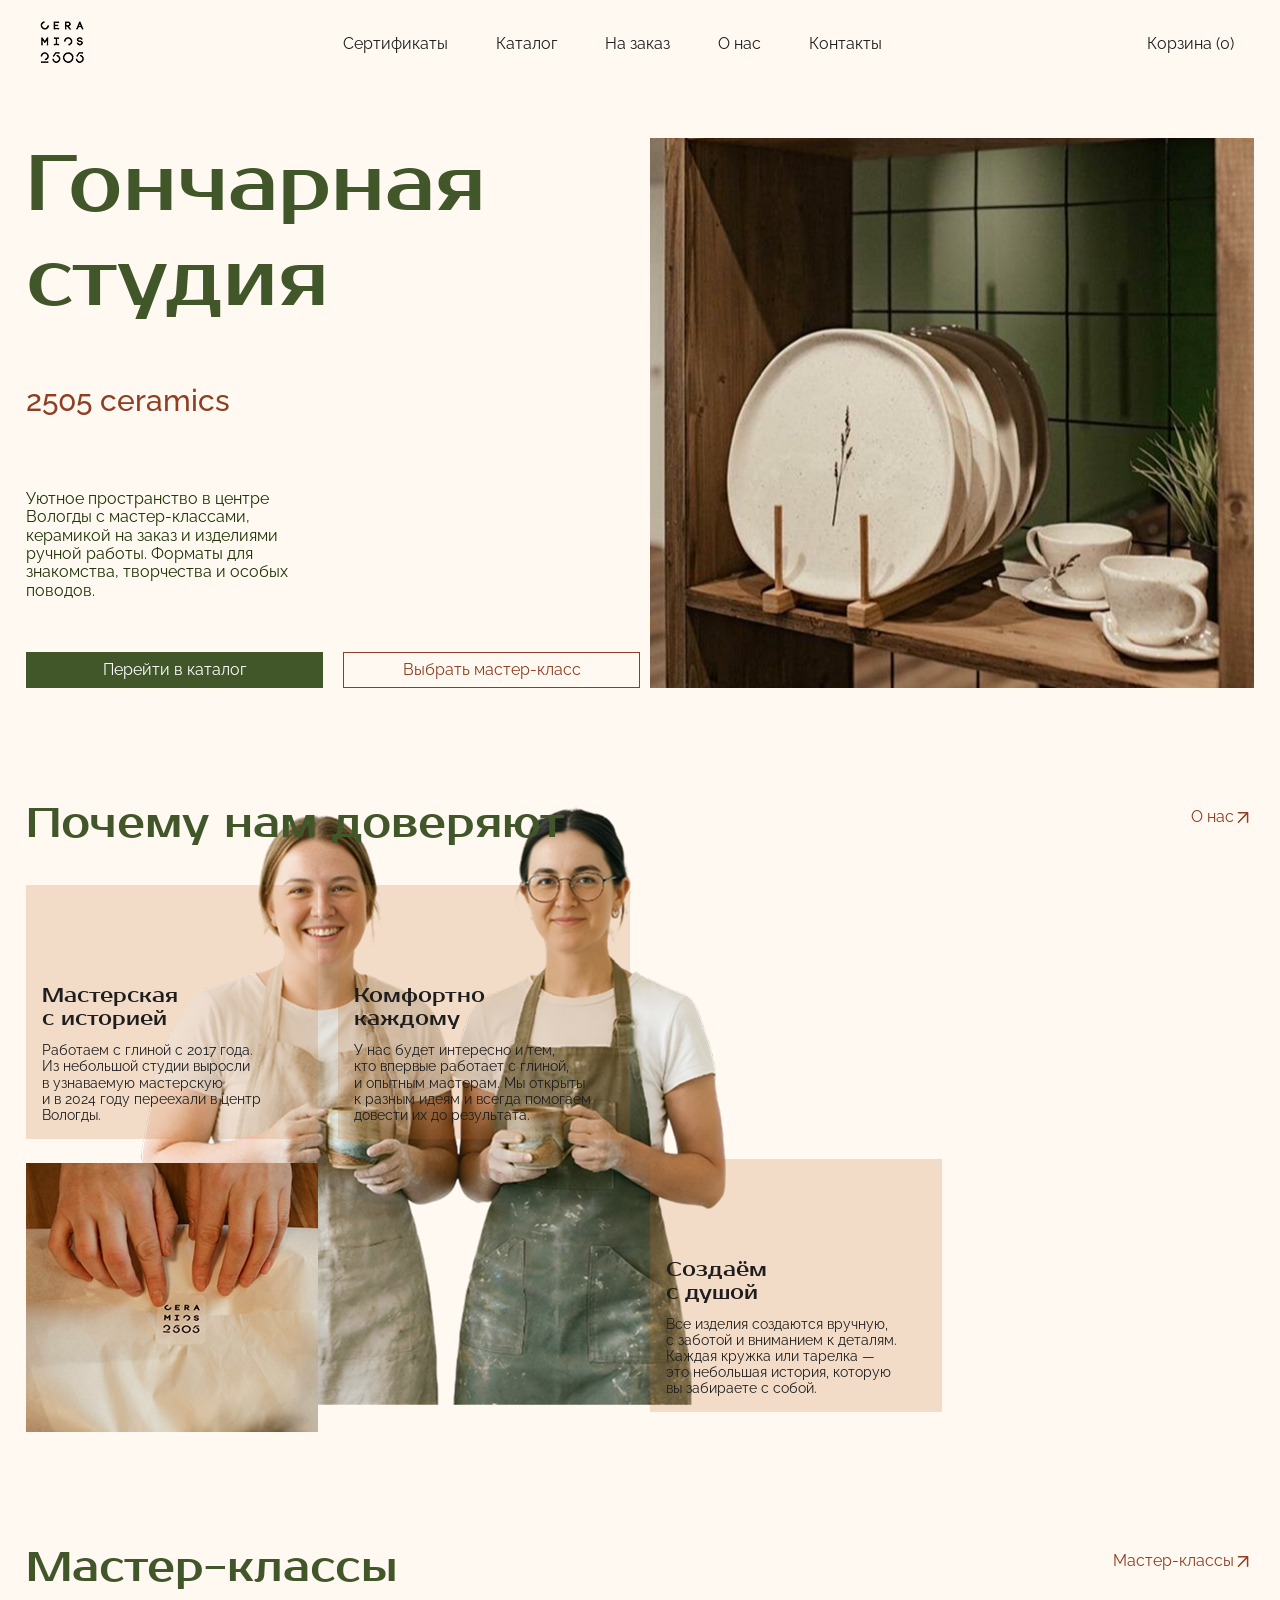
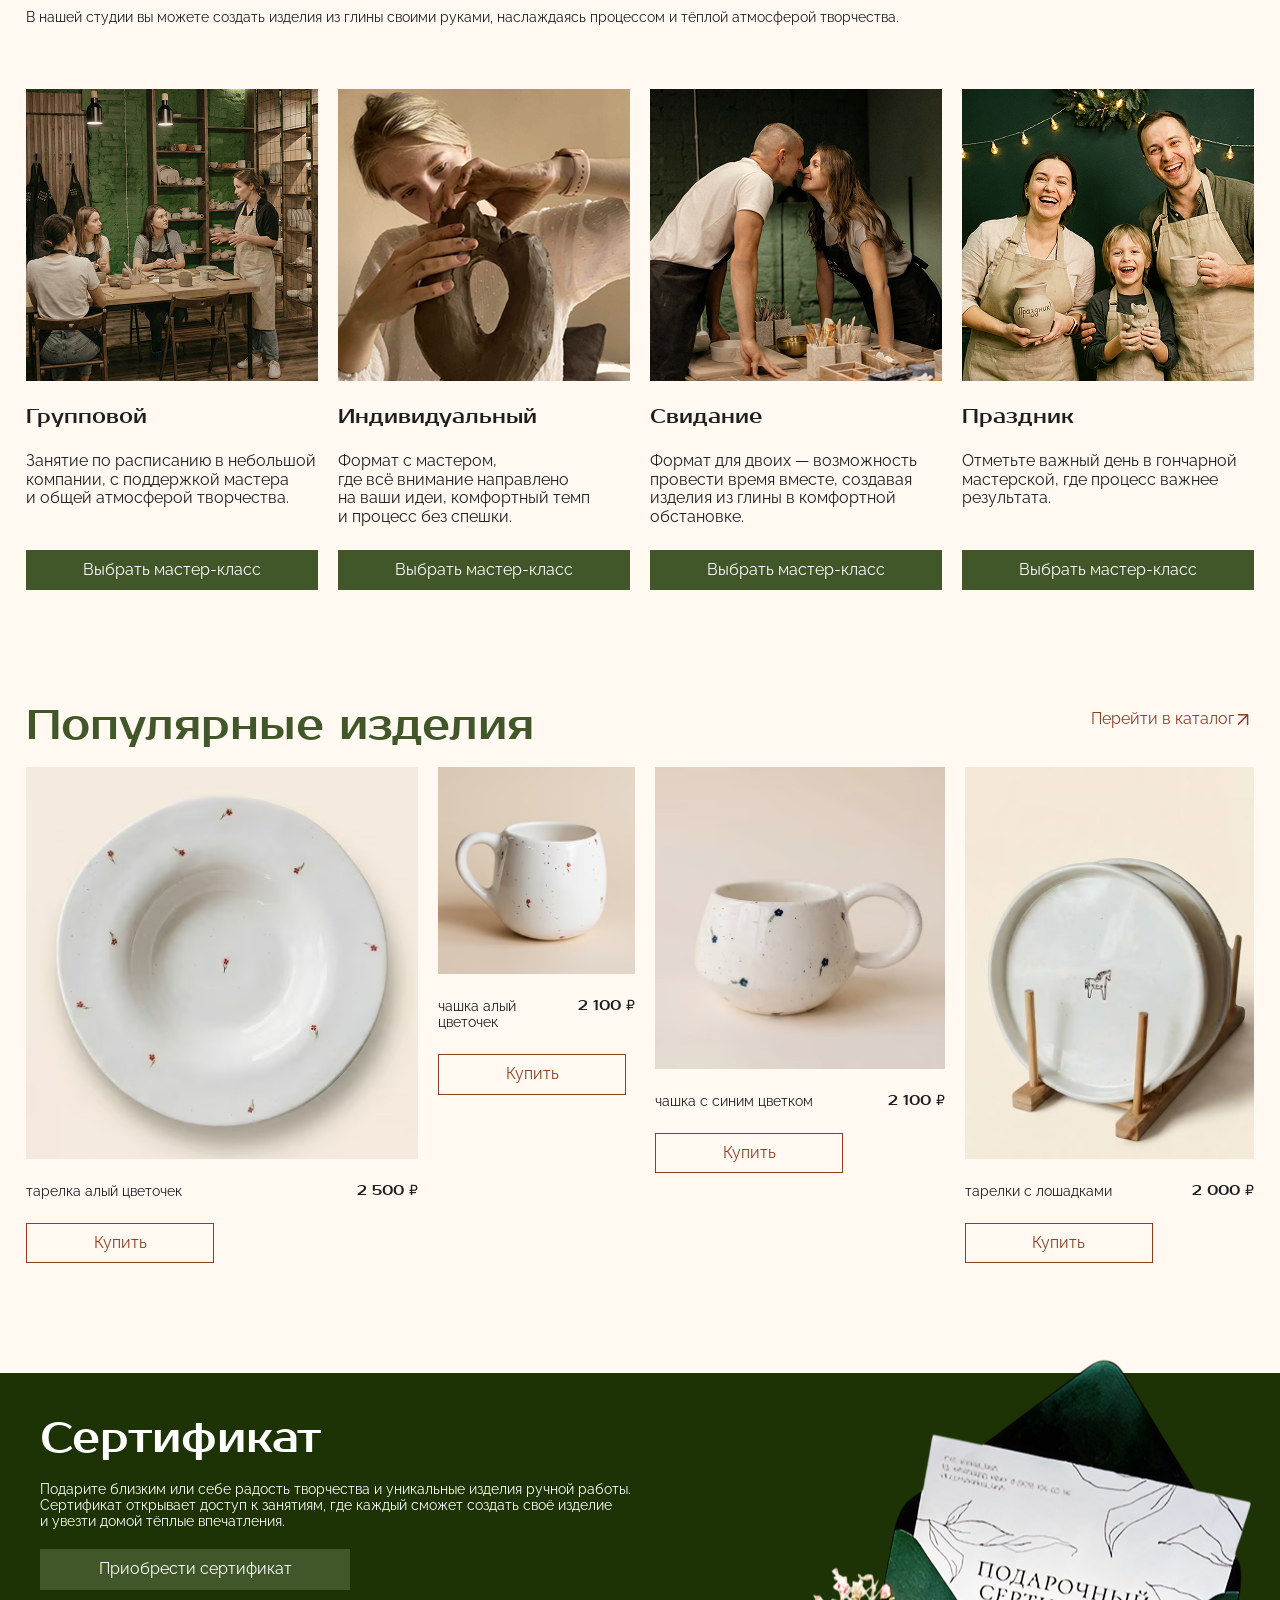
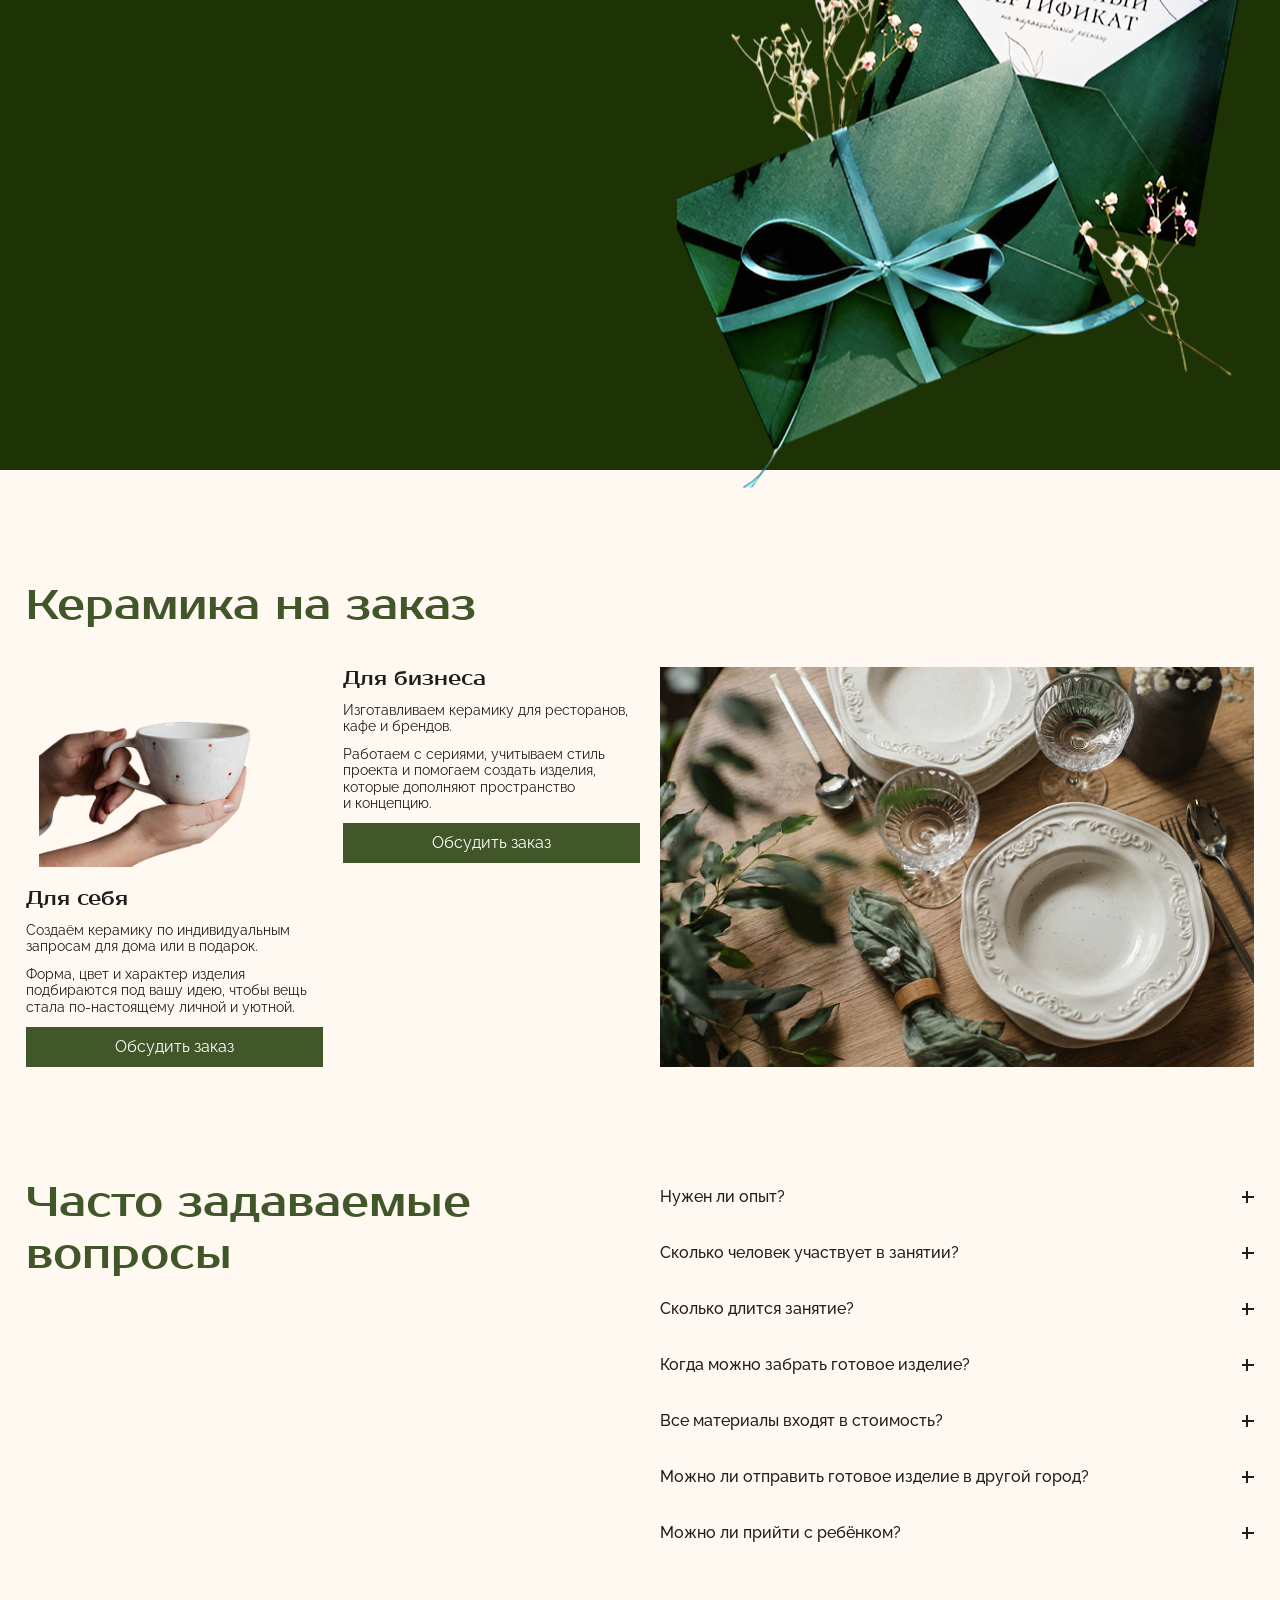
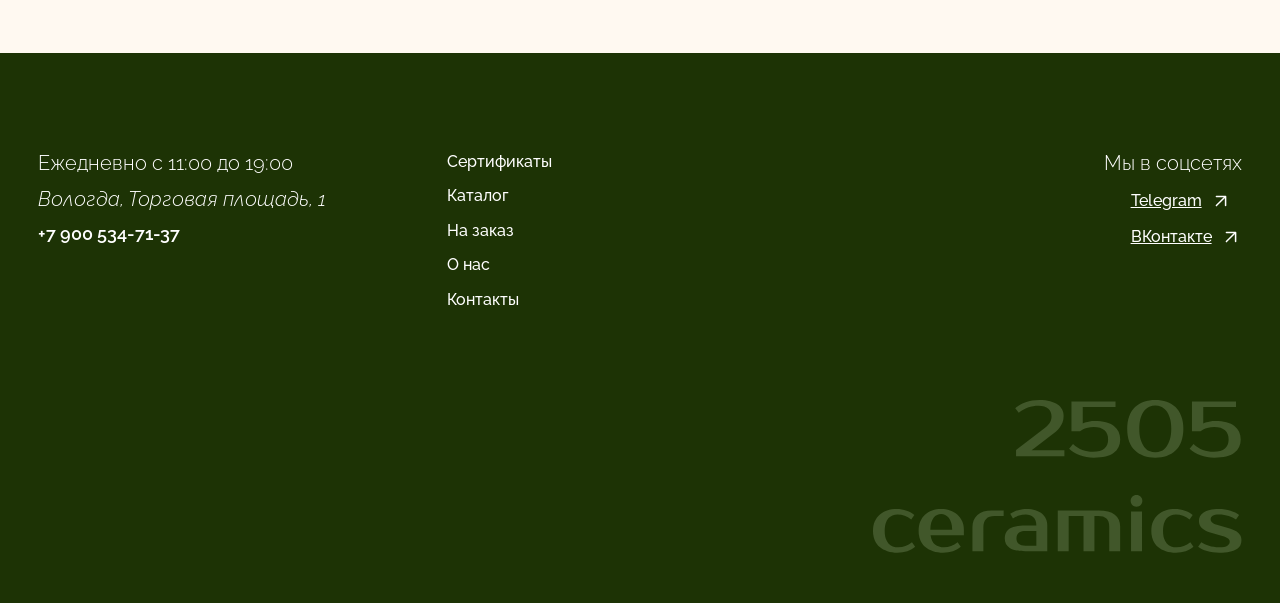
==== commit 12ed4d95: "Поправил ссылки в главном меню и в подвале" ====
--- a/index.html
+++ b/index.html
@@ -1,297 +1,295 @@
-<!DOCTYPE html>
-<html lang="ru">
-<head>
-		<meta charset="UTF-8">
-		<meta name="viewport" content="width=device-width, initial-scale=1.0">
-		<title>Гончарная студия 2505 ceramics — Главная</title>
-		<link rel="preconnect" href="https://fonts.googleapis.com">
-		<link rel="preconnect" href="https://fonts.gstatic.com" crossorigin>
-		<link href="https://fonts.googleapis.com/css2?family=Prosto+One&family=Raleway:ital,wght@0,100..900;1,100..900&family=Roboto:ital,wght@0,100..900;1,100..900&display=swap" rel="stylesheet">
-		<link href="https://fonts.googleapis.com/css2?family=Prosto+One&display=swap" rel="stylesheet">
-    <link rel="stylesheet" href="css/normalize.css">
-		<link rel="stylesheet" href="css/styles.css">
-</head>
-<body>
-	<nav class="main-menu container">
-		<button class="main-menu__burger" type="button" aria-label="Открыть меню">
-			<span></span>
-			<span></span>
-			<span></span>
-		</button>
-		<a class="main-menu__logo" href="#">
-			<img src="logo.png" width="48" height="48" alt="Логотип">
-		</a>
-		<a class="main-menu__cart" href="cart.html">Корзина (<span id="cartCount">0</span>)</a>
-		<div class="main-menu__overlay"></div>
-		<ul class="main-menu__list">
-			<li><a class="main-menu__link main-menu__link--folder" href="">Мастер-классы</a></li>
-			<li><a class="main-menu__link" href="">Сертификаты</a></li>
-			<li><a class="main-menu__link" href="catalog.html">Каталог</a></li>
-			<li><a class="main-menu__link" href="orders.html">На заказ</a></li>
-			<li><a class="main-menu__link" href="">О нас</a></li>
-			<li><a class="main-menu__link" href="">Контакты</a></li>
-		</ul>
-	</nav>
-	<main>
-		<section class="hero">
-			<h1 class="hero__heading">Гончарная студия</h1>
-			<p class="hero__lead">
-				2505 ceramics
-			</p>
-			<div class="hero__image"></div>
-			<p class="hero__description">
-				Уютное пространство в центре Вологды с мастер-классами, керамикой на заказ и изделиями ручной работы. Форматы для знакомства, творчества и особых поводов.
-			</p>
-			<a class="hero__btn btn" href="catalog.html">Перейти в каталог</a>
-			<a class="hero__btn btn btn--secondary" href="master-class.html">Выбрать мастер-класс</a>
-		</section>
-    <div class="trust">
-    <section class="trust__wrapper">
-      <h2 class="trust__heading">Почему нам доверяют</h2>
-      <a class="trust__link" href="">О нас</a>
-      <article class="trust__article trust__article--history">
-        <h3 class="trust__article-heading">Мастерская с историей</h3>
-        <p class="trust__article-paragraph">
-          Работаем с глиной с 2017 года. Из небольшой студии выросли в узнаваемую мастерскую и в 2024 году переехали в центр Вологды.
-        </p>
-      </article>
-      <article class="trust__article trust__article--comfort">
-        <h3 class="trust__article-heading">Комфортно каждому</h3>
-        <p class="trust__article-paragraph">
-          У нас будет интересно и тем, кто впервые работает с глиной, и опытным мастерам. Мы открыты к разным идеям и всегда помогаем довести их до результата.
-        </p>
-      </article>
-      <div class="trust__image-small"></div>
-      <article class="trust__article trust__article--soul">
-        <h3 class="trust__article-heading">Создаём с душой</h3>
-        <p class="trust__article-paragraph">
-          Все изделия создаются вручную, с заботой и вниманием к деталям. Каждая кружка или тарелка — это небольшая история, которую вы забираете с собой.
-        </p>
-      </article>
-    </section>
-    </div>
-    <section class="master-classes">
-      <h2 class="master-classes__heading">Мастер-классы</h2>
-      <p class="master-classes__paragraph">В нашей студии вы можете создать изделия из глины своими руками, наслаждаясь процессом и тёплой атмосферой творчества.</p>
-      <a class="master-classes__link" href="">Мастер-классы</a>
-      <ul class="master-classes__list list-reset">
-        <li class="master-classes__item">
-          <h3 class="master-classes__item-heading">Групповой</h3>
-          <p class="master-classes__item-paragraph">
-            Занятие по расписанию в небольшой компании, с поддержкой мастера и общей атмосферой творчества.
-          </p>
-          <a class="master-classes__item-link btn" href="#">Выбрать мастер-класс</a>
-        </li>
-        <li class="master-classes__item master-classes__item--individual">
-          <h3 class="master-classes__item-heading">Индивидуальный</h3>
-          <p class="master-classes__item-paragraph">
-            Формат с мастером, где всё внимание направлено на ваши идеи, комфортный темп и процесс без спешки.
-          </p>
-          <a class="master-classes__item-link btn" href="#">Выбрать мастер-класс</a>
-        </li>
-        <li class="master-classes__item master-classes__item--date">
-          <h3 class="master-classes__item-heading">Свидание</h3>
-          <p class="master-classes__item-paragraph">
-            Формат для двоих — возможность провести время вместе, создавая изделия из глины в комфортной обстановке.
-          </p>
-          <a class="master-classes__item-link btn" href="#">Выбрать мастер-класс</a>
-        </li>
-        <li class="master-classes__item master-classes__item--celebration">
-          <h3 class="master-classes__item-heading">Праздник</h3>
-          <p class="master-classes__item-paragraph">
-            Отметьте важный день в гончарной мастерской, где процесс важнее результата.
-          </p>
-          <a class="master-classes__item-link btn" href="#">Выбрать мастер-класс</a>
-        </li>
-      </ul>
-    </section>
-
-    <section class="popular-products">
-      <h2 class="popular-products__heading">Популярные изделия</h2>
-      <a class="popular-products__link" href="">Перейти в каталог</a>
-      <ul class="popular-products__list list-reset">
-        <li class="popular-products__item">
-          <figure class="popular-products__figure">
-            <picture class="popular-products__picture">
-              <source type="image/avif" srcset="img/popular-product-scarlet-flower-plate.avif 1x, img/popular-product-scarlet-flower-plate@2x.avif 2x, img/popular-product-scarlet-flower-plate@3x.avif 3x">
-              <source type="image/webp" srcset="img/popular-product-scarlet-flower-plate.webp 1x, img/popular-product-scarlet-flower-plate@2x.webp 2x, img/popular-product-scarlet-flower-plate@3x.webp 3x">
-              <img class="popular-products__image" src="img/popular-product-scarlet-flower-plate.jpg" srcset="img/popular-product-scarlet-flower-plate.jpg 1x, img/popular-product-scarlet-flower-plate@2x.jpg 2x, img/popular-product-scarlet-flower-plate@3x.jpg 3x" alt="Светлая тарелка покрытая глазурью и редкими миниатюрными рисунками алых цветов" width="396" height="393">
-            </picture>
-          </figure>
-          <h3 class="popular-products__figcaption">Тарелка Алый Цветочек</h3>
-          <p class="popular-products__price">2 500 ₽</p>
-          <button class="popular-products__button btn btn--secondary">Купить</button>
-        </li>
-        <li class="popular-products__item">
-          <figure class="popular-products__figure">
-            <picture class="popular-products__picture">
-              <source type="image/avif" srcset="img/popular-product-scarlet-flower-cup.avif 1x, img/popular-product-scarlet-flower-cup@2x.avif 2x, img/popular-product-scarlet-flower-cup@3x.avif 3x">
-              <source type="image/webp" srcset="img/popular-product-scarlet-flower-cup.webp 1x, img/popular-product-scarlet-flower-cup@2x.webp 2x, img/popular-product-scarlet-flower-cup@3x.webp 3x">
-              <img class="popular-products__image" src="img/popular-product-scarlet-flower-cup.jpg" srcset="img/popular-product-scarlet-flower-cup.jpg 1x, img/popular-product-scarlet-flower-cup@2x.jpg 2x, img/popular-product-scarlet-flower-cup@3x.jpg 3x" alt="Светлая чашка покрытая глазурью и редкими миниатюрными рисунками алых цветов" width="188" height="197">
-            </picture>
-          </figure>
-          <h3 class="popular-products__figcaption">Чашка Алый Цветочек</h3>
-          <p class="popular-products__price">2 100 ₽</p>
-          <button class="popular-products__button btn btn--secondary">Купить</button>
-        </li>
-        <li class="popular-products__item">
-          <figure class="popular-products__figure">
-            <picture class="popular-products__picture">
-              <source type="image/avif" srcset="img/popular-product-blue-flower-cup.avif 1x, img/popular-product-blue-flower-cup@2x.avif 2x, img/popular-product-blue-flower-cup@3x.avif 3x">
-              <source type="image/webp" srcset="img/popular-product-blue-flower-cup.webp 1x, img/popular-product-blue-flower-cup@2x.webp 2x, img/popular-product-blue-flower-cup@3x.webp 3x">
-              <img class="popular-products__image" src="img/popular-product-blue-flower-cup.jpg" srcset="img/popular-product-blue-flower-cup.jpg 1x, img/popular-product-blue-flower-cup@2x.jpg 2x, img/popular-product-blue-flower-cup@3x.jpg 3x" alt="Светлая чашка покрытая глазурью и редкими миниатюрными рисунками васильковых цветов" width="292" height="304">
-            </picture>
-          </figure>
-          <h3 class="popular-products__figcaption">Чашка с синим цветком</h3>
-          <p class="popular-products__price">2 100 ₽</p>
-          <button class="popular-products__button btn btn--secondary">Купить</button>
-        </li>
-        <li class="popular-products__item">
-          <figure class="popular-products__figure">
-            <picture class="popular-products__picture">
-              <source type="image/avif" srcset="img/popular-product-plate-with-horses.avif 1x, img/popular-product-plate-with-horses@2x.avif 2x, img/popular-product-plate-with-horses@3x.avif 3x">
-              <source type="image/webp" srcset="img/popular-product-plate-with-horses.webp 1x, img/popular-product-plate-with-horses@2x.webp 2x, img/popular-product-plate-with-horses@3x.webp 3x">
-              <img class="popular-products__image" src="img/popular-product-plate-with-horses.jpg" srcset="img/popular-product-plate-with-horses.jpg 1x, img/popular-product-plate-with-horses@2x.jpg 2x, img/popular-product-plate-with-horses@3x.jpg 3x" alt="Светлая тарелка с тёмным изображением лошадки" width="292" height="395">
-            </picture>
-          </figure>
-          <h3 class="popular-products__figcaption">Тарелки с лошадками</h3>
-          <p class="popular-products__price">2 000 ₽</p>
-          <button class="popular-products__button btn btn--secondary">Купить</button>
-        </li>
-      </ul>
-    </section>
-
-    <section class="certificate">
-      <h2 class="certificate__heading">Сертификат</h2>
-      <p class="certificate__description">
-        Подарите близким или себе радость творчества и уникальные изделия ручной работы. Сертификат открывает доступ к занятиям, где каждый сможет создать своё изделие и увезти домой тёплые впечатления.
-      </p>
-      <a class="certificate__button btn" href="">Приобрести сертификат</a>
-    </section>
-    <section class="custom-ceramics">
-      <h2 class="custom-ceramics__heading">Керамика на заказ</h2>
-      <div class="custom-ceramics__image-small"></div>
-      <article class="custom-ceramics__article custom-ceramics__article--business">
-        <h3 class="custom-ceramics__article-heading">Для бизнеса</h3>
-        <p class="custom-ceramics__article-paragraph">
-          Изготавливаем керамику для ресторанов, кафе и брендов.
-        </p>
-        <p class="custom-ceramics__article-paragraph">
-          Работаем с сериями, учитываем стиль проекта и помогаем создать изделия, которые дополняют пространство и концепцию.
-        </p>
-        <a class="custom-ceramics__article-link btn" href="">Обсудить заказ</a>
-      </article>
-      <article class="custom-ceramics__article custom-ceramics__article--personal">
-        <h3 class="custom-ceramics__article-heading">Для себя</h3>
-        <p class="custom-ceramics__article-paragraph">
-          Создаём керамику по индивидуальным запросам для дома или в подарок.
-        </p>
-        <p class="custom-ceramics__article-paragraph">
-Форма, цвет и характер изделия подбираются под вашу идею, чтобы вещь стала по‑настоящему личной и уютной.
-        </p>
-        <a class="custom-ceramics__article-link btn" href="">Обсудить заказ</a>
-      </article>
-      <div class="custom-ceramics__image-bg"></div>
-    </section>
-    <section class="faq">
-      <h2 class="faq__heading">Часто задаваемые вопросы</h2>
-      <div class="faq__list">
-        <details class="faq__item">
-          <summary class="faq__question">Нужен ли опыт?</summary>
-          <p class="faq__answer">Опыт не требуется. Мы всё объясняем и помогаем на каждом этапе, даже если вы впервые работаете с глиной.</p>
-        </details>
-        <details class="faq__item">
-          <summary class="faq__question">Сколько человек участвует в занятии?</summary>
-          <p class="faq__answer">Опыт не требуется. Мы всё объясняем и помогаем на каждом этапе, даже если вы впервые работаете с глиной.</p>
-        </details>
-        <details class="faq__item">
-          <summary class="faq__question">Сколько длится занятие?</summary>
-          <p class="faq__answer">Опыт не требуется. Мы всё объясняем и помогаем на каждом этапе, даже если вы впервые работаете с глиной.</p>
-        </details>
-        <details class="faq__item">
-          <summary class="faq__question">Когда можно забрать готовое изделие?</summary>
-          <p class="faq__answer">Опыт не требуется. Мы всё объясняем и помогаем на каждом этапе, даже если вы впервые работаете с глиной.</p>
-        </details>
-        <details class="faq__item">
-          <summary class="faq__question">Все материалы входят в стоимость?</summary>
-          <p class="faq__answer">Опыт не требуется. Мы всё объясняем и помогаем на каждом этапе, даже если вы впервые работаете с глиной.</p>
-        </details>
-        <details class="faq__item">
-          <summary class="faq__question">Можно ли отправить готовое изделие в другой город?</summary>
-          <p class="faq__answer">Опыт не требуется. Мы всё объясняем и помогаем на каждом этапе, даже если вы впервые работаете с глиной.</p>
-        </details>
-        <details class="faq__item">
-          <summary class="faq__question">Можно ли прийти с ребёнком?</summary>
-          <p class="faq__answer">Опыт не требуется. Мы всё объясняем и помогаем на каждом этапе, даже если вы впервые работаете с глиной.</p>
-        </details>
-      </div>
-    </section>
-	</main>
-  <footer class="footer">
-    <div class="footer-wrapper container">
-
-      <div class="footer-address">
-        <p>Ежедневно с 11:00 до 19:00</p>
-        <address class="contacts-text">
-          Вологда, Торговая площадь, 1
-          <a href="tel:+79005347137">+7 900 534-71-37</a>
-        </address>
-
-      </div>
-
-      <ul class="menu-secondary clear-ul">
-        <li><a class="menu-secondary-item" href="#">О мастер-классах</a></li>
-        <li><a class="menu-secondary-item" href="#">Сертификаты</a></li>
-        <li><a class="menu-secondary-item " href="catalog.html">Каталог</a></li>
-        <li><a class="menu-secondary-item" href="#">На заказ</a></li>
-        <li><a class="menu-secondary-item" href="#">О нас</a></li>
-        <li><a class="menu-secondary-item" href="#">Контакты</a></li>
-      </ul>
-
-      <div class="footer-right">
-        <h3 class="text-widget text-widget-copyright">
-          Мы в соцсетях
-        </h3>
-        <ul class="menu-social clear-ul">
-          <li><a class="menu-social-link menu-social-link-tg" href="https://t.me/ceramics2505" aria-label="Telegram">Telegram</a></li>
-          <li><a class="menu-social-link menu-social-link-vk" href="https://vk.com/ceramics2505" aria-label="ВКонтакте">ВКонтакте</a></li>
-        </ul>
-        <img class="contacts-image contacts-image-logo" src="img/footer-logo.svg" width="369" height="153" alt="Логотип">
-
-      </div>
-
-    </div>
-  </footer>
-  <script>
-    const menu = document.querySelector('.main-menu');
-    const burger = document.querySelector('.main-menu__burger');
-    const overlay = document.querySelector('.main-menu__overlay');
-
-    function toggleMenu() {
-      menu.classList.toggle('main-menu--open');
-    }
-
-    function closeMenu() {
-      menu.classList.remove('main-menu--open');
-    }
-
-    if (burger) {
-      burger.addEventListener('click', toggleMenu);
-    }
-
-    if (overlay) {
-      overlay.addEventListener('click', closeMenu);
-    }
-
-    // Закрытие меню при клике на ссылку
-    const menuLinks = document.querySelectorAll('.main-menu__link');
-    menuLinks.forEach(link => {
-      link.addEventListener('click', () => {
-        if (window.innerWidth < 768) {
-          closeMenu();
-        }
-      });
-    });
-  </script>
-</body>
-</html>
+<!DOCTYPE html>
+<html lang="ru">
+<head>
+		<meta charset="UTF-8">
+		<meta name="viewport" content="width=device-width, initial-scale=1.0">
+		<title>Гончарная студия 2505 ceramics — Главная</title>
+		<link rel="preconnect" href="https://fonts.googleapis.com">
+		<link rel="preconnect" href="https://fonts.gstatic.com" crossorigin>
+		<link href="https://fonts.googleapis.com/css2?family=Prosto+One&family=Raleway:ital,wght@0,100..900;1,100..900&family=Roboto:ital,wght@0,100..900;1,100..900&display=swap" rel="stylesheet">
+		<link href="https://fonts.googleapis.com/css2?family=Prosto+One&display=swap" rel="stylesheet">
+    <link rel="stylesheet" href="css/normalize.css">
+		<link rel="stylesheet" href="css/styles.css">
+</head>
+<body>
+	<nav class="main-menu container">
+		<button class="main-menu__burger" type="button" aria-label="Открыть меню">
+			<span></span>
+			<span></span>
+			<span></span>
+		</button>
+		<a class="main-menu__logo" href="index.html">
+			<img src="logo.png" width="48" height="48" alt="Логотип">
+		</a>
+		<a class="main-menu__cart" href="cart.html">Корзина (<span id="cartCount">0</span>)</a>
+		<div class="main-menu__overlay"></div>
+		<ul class="main-menu__list">
+			<li><a class="main-menu__link" href="certificates.html">Сертификаты</a></li>
+			<li><a class="main-menu__link" href="catalog.html">Каталог</a></li>
+			<li><a class="main-menu__link" href="orders.html">На заказ</a></li>
+			<li><a class="main-menu__link" href="about.html">О нас</a></li>
+			<li><a class="main-menu__link" href="contacts.html">Контакты</a></li>
+		</ul>
+	</nav>
+	<main>
+		<section class="hero">
+			<h1 class="hero__heading">Гончарная студия</h1>
+			<p class="hero__lead">
+				2505 ceramics
+			</p>
+			<div class="hero__image"></div>
+			<p class="hero__description">
+				Уютное пространство в центре Вологды с мастер-классами, керамикой на заказ и изделиями ручной работы. Форматы для знакомства, творчества и особых поводов.
+			</p>
+			<a class="hero__btn btn" href="catalog.html">Перейти в каталог</a>
+			<a class="hero__btn btn btn--secondary" href="master-class.html">Выбрать мастер-класс</a>
+		</section>
+    <div class="trust">
+    <section class="trust__wrapper">
+      <h2 class="trust__heading">Почему нам доверяют</h2>
+      <a class="trust__link" href="">О нас</a>
+      <article class="trust__article trust__article--history">
+        <h3 class="trust__article-heading">Мастерская с историей</h3>
+        <p class="trust__article-paragraph">
+          Работаем с глиной с 2017 года. Из небольшой студии выросли в узнаваемую мастерскую и в 2024 году переехали в центр Вологды.
+        </p>
+      </article>
+      <article class="trust__article trust__article--comfort">
+        <h3 class="trust__article-heading">Комфортно каждому</h3>
+        <p class="trust__article-paragraph">
+          У нас будет интересно и тем, кто впервые работает с глиной, и опытным мастерам. Мы открыты к разным идеям и всегда помогаем довести их до результата.
+        </p>
+      </article>
+      <div class="trust__image-small"></div>
+      <article class="trust__article trust__article--soul">
+        <h3 class="trust__article-heading">Создаём с душой</h3>
+        <p class="trust__article-paragraph">
+          Все изделия создаются вручную, с заботой и вниманием к деталям. Каждая кружка или тарелка — это небольшая история, которую вы забираете с собой.
+        </p>
+      </article>
+    </section>
+    </div>
+    <section class="master-classes">
+      <h2 class="master-classes__heading">Мастер-классы</h2>
+      <p class="master-classes__paragraph">В нашей студии вы можете создать изделия из глины своими руками, наслаждаясь процессом и тёплой атмосферой творчества.</p>
+      <a class="master-classes__link" href="">Мастер-классы</a>
+      <ul class="master-classes__list list-reset">
+        <li class="master-classes__item">
+          <h3 class="master-classes__item-heading">Групповой</h3>
+          <p class="master-classes__item-paragraph">
+            Занятие по расписанию в небольшой компании, с поддержкой мастера и общей атмосферой творчества.
+          </p>
+          <a class="master-classes__item-link btn" href="#">Выбрать мастер-класс</a>
+        </li>
+        <li class="master-classes__item master-classes__item--individual">
+          <h3 class="master-classes__item-heading">Индивидуальный</h3>
+          <p class="master-classes__item-paragraph">
+            Формат с мастером, где всё внимание направлено на ваши идеи, комфортный темп и процесс без спешки.
+          </p>
+          <a class="master-classes__item-link btn" href="#">Выбрать мастер-класс</a>
+        </li>
+        <li class="master-classes__item master-classes__item--date">
+          <h3 class="master-classes__item-heading">Свидание</h3>
+          <p class="master-classes__item-paragraph">
+            Формат для двоих — возможность провести время вместе, создавая изделия из глины в комфортной обстановке.
+          </p>
+          <a class="master-classes__item-link btn" href="#">Выбрать мастер-класс</a>
+        </li>
+        <li class="master-classes__item master-classes__item--celebration">
+          <h3 class="master-classes__item-heading">Праздник</h3>
+          <p class="master-classes__item-paragraph">
+            Отметьте важный день в гончарной мастерской, где процесс важнее результата.
+          </p>
+          <a class="master-classes__item-link btn" href="#">Выбрать мастер-класс</a>
+        </li>
+      </ul>
+    </section>
+
+    <section class="popular-products">
+      <h2 class="popular-products__heading">Популярные изделия</h2>
+      <a class="popular-products__link" href="">Перейти в каталог</a>
+      <ul class="popular-products__list list-reset">
+        <li class="popular-products__item">
+          <figure class="popular-products__figure">
+            <picture class="popular-products__picture">
+              <source type="image/avif" srcset="img/popular-product-scarlet-flower-plate.avif 1x, img/popular-product-scarlet-flower-plate@2x.avif 2x, img/popular-product-scarlet-flower-plate@3x.avif 3x">
+              <source type="image/webp" srcset="img/popular-product-scarlet-flower-plate.webp 1x, img/popular-product-scarlet-flower-plate@2x.webp 2x, img/popular-product-scarlet-flower-plate@3x.webp 3x">
+              <img class="popular-products__image" src="img/popular-product-scarlet-flower-plate.jpg" srcset="img/popular-product-scarlet-flower-plate.jpg 1x, img/popular-product-scarlet-flower-plate@2x.jpg 2x, img/popular-product-scarlet-flower-plate@3x.jpg 3x" alt="Светлая тарелка покрытая глазурью и редкими миниатюрными рисунками алых цветов" width="396" height="393">
+            </picture>
+          </figure>
+          <h3 class="popular-products__figcaption">Тарелка Алый Цветочек</h3>
+          <p class="popular-products__price">2 500 ₽</p>
+          <button class="popular-products__button btn btn--secondary">Купить</button>
+        </li>
+        <li class="popular-products__item">
+          <figure class="popular-products__figure">
+            <picture class="popular-products__picture">
+              <source type="image/avif" srcset="img/popular-product-scarlet-flower-cup.avif 1x, img/popular-product-scarlet-flower-cup@2x.avif 2x, img/popular-product-scarlet-flower-cup@3x.avif 3x">
+              <source type="image/webp" srcset="img/popular-product-scarlet-flower-cup.webp 1x, img/popular-product-scarlet-flower-cup@2x.webp 2x, img/popular-product-scarlet-flower-cup@3x.webp 3x">
+              <img class="popular-products__image" src="img/popular-product-scarlet-flower-cup.jpg" srcset="img/popular-product-scarlet-flower-cup.jpg 1x, img/popular-product-scarlet-flower-cup@2x.jpg 2x, img/popular-product-scarlet-flower-cup@3x.jpg 3x" alt="Светлая чашка покрытая глазурью и редкими миниатюрными рисунками алых цветов" width="188" height="197">
+            </picture>
+          </figure>
+          <h3 class="popular-products__figcaption">Чашка Алый Цветочек</h3>
+          <p class="popular-products__price">2 100 ₽</p>
+          <button class="popular-products__button btn btn--secondary">Купить</button>
+        </li>
+        <li class="popular-products__item">
+          <figure class="popular-products__figure">
+            <picture class="popular-products__picture">
+              <source type="image/avif" srcset="img/popular-product-blue-flower-cup.avif 1x, img/popular-product-blue-flower-cup@2x.avif 2x, img/popular-product-blue-flower-cup@3x.avif 3x">
+              <source type="image/webp" srcset="img/popular-product-blue-flower-cup.webp 1x, img/popular-product-blue-flower-cup@2x.webp 2x, img/popular-product-blue-flower-cup@3x.webp 3x">
+              <img class="popular-products__image" src="img/popular-product-blue-flower-cup.jpg" srcset="img/popular-product-blue-flower-cup.jpg 1x, img/popular-product-blue-flower-cup@2x.jpg 2x, img/popular-product-blue-flower-cup@3x.jpg 3x" alt="Светлая чашка покрытая глазурью и редкими миниатюрными рисунками васильковых цветов" width="292" height="304">
+            </picture>
+          </figure>
+          <h3 class="popular-products__figcaption">Чашка с синим цветком</h3>
+          <p class="popular-products__price">2 100 ₽</p>
+          <button class="popular-products__button btn btn--secondary">Купить</button>
+        </li>
+        <li class="popular-products__item">
+          <figure class="popular-products__figure">
+            <picture class="popular-products__picture">
+              <source type="image/avif" srcset="img/popular-product-plate-with-horses.avif 1x, img/popular-product-plate-with-horses@2x.avif 2x, img/popular-product-plate-with-horses@3x.avif 3x">
+              <source type="image/webp" srcset="img/popular-product-plate-with-horses.webp 1x, img/popular-product-plate-with-horses@2x.webp 2x, img/popular-product-plate-with-horses@3x.webp 3x">
+              <img class="popular-products__image" src="img/popular-product-plate-with-horses.jpg" srcset="img/popular-product-plate-with-horses.jpg 1x, img/popular-product-plate-with-horses@2x.jpg 2x, img/popular-product-plate-with-horses@3x.jpg 3x" alt="Светлая тарелка с тёмным изображением лошадки" width="292" height="395">
+            </picture>
+          </figure>
+          <h3 class="popular-products__figcaption">Тарелки с лошадками</h3>
+          <p class="popular-products__price">2 000 ₽</p>
+          <button class="popular-products__button btn btn--secondary">Купить</button>
+        </li>
+      </ul>
+    </section>
+
+    <section class="certificate">
+      <h2 class="certificate__heading">Сертификат</h2>
+      <p class="certificate__description">
+        Подарите близким или себе радость творчества и уникальные изделия ручной работы. Сертификат открывает доступ к занятиям, где каждый сможет создать своё изделие и увезти домой тёплые впечатления.
+      </p>
+      <a class="certificate__button btn" href="">Приобрести сертификат</a>
+    </section>
+    <section class="custom-ceramics">
+      <h2 class="custom-ceramics__heading">Керамика на заказ</h2>
+      <div class="custom-ceramics__image-small"></div>
+      <article class="custom-ceramics__article custom-ceramics__article--business">
+        <h3 class="custom-ceramics__article-heading">Для бизнеса</h3>
+        <p class="custom-ceramics__article-paragraph">
+          Изготавливаем керамику для ресторанов, кафе и брендов.
+        </p>
+        <p class="custom-ceramics__article-paragraph">
+          Работаем с сериями, учитываем стиль проекта и помогаем создать изделия, которые дополняют пространство и концепцию.
+        </p>
+        <a class="custom-ceramics__article-link btn" href="">Обсудить заказ</a>
+      </article>
+      <article class="custom-ceramics__article custom-ceramics__article--personal">
+        <h3 class="custom-ceramics__article-heading">Для себя</h3>
+        <p class="custom-ceramics__article-paragraph">
+          Создаём керамику по индивидуальным запросам для дома или в подарок.
+        </p>
+        <p class="custom-ceramics__article-paragraph">
+Форма, цвет и характер изделия подбираются под вашу идею, чтобы вещь стала по‑настоящему личной и уютной.
+        </p>
+        <a class="custom-ceramics__article-link btn" href="">Обсудить заказ</a>
+      </article>
+      <div class="custom-ceramics__image-bg"></div>
+    </section>
+    <section class="faq">
+      <h2 class="faq__heading">Часто задаваемые вопросы</h2>
+      <div class="faq__list">
+        <details class="faq__item">
+          <summary class="faq__question">Нужен ли опыт?</summary>
+          <p class="faq__answer">Опыт не требуется. Мы всё объясняем и помогаем на каждом этапе, даже если вы впервые работаете с глиной.</p>
+        </details>
+        <details class="faq__item">
+          <summary class="faq__question">Сколько человек участвует в занятии?</summary>
+          <p class="faq__answer">Опыт не требуется. Мы всё объясняем и помогаем на каждом этапе, даже если вы впервые работаете с глиной.</p>
+        </details>
+        <details class="faq__item">
+          <summary class="faq__question">Сколько длится занятие?</summary>
+          <p class="faq__answer">Опыт не требуется. Мы всё объясняем и помогаем на каждом этапе, даже если вы впервые работаете с глиной.</p>
+        </details>
+        <details class="faq__item">
+          <summary class="faq__question">Когда можно забрать готовое изделие?</summary>
+          <p class="faq__answer">Опыт не требуется. Мы всё объясняем и помогаем на каждом этапе, даже если вы впервые работаете с глиной.</p>
+        </details>
+        <details class="faq__item">
+          <summary class="faq__question">Все материалы входят в стоимость?</summary>
+          <p class="faq__answer">Опыт не требуется. Мы всё объясняем и помогаем на каждом этапе, даже если вы впервые работаете с глиной.</p>
+        </details>
+        <details class="faq__item">
+          <summary class="faq__question">Можно ли отправить готовое изделие в другой город?</summary>
+          <p class="faq__answer">Опыт не требуется. Мы всё объясняем и помогаем на каждом этапе, даже если вы впервые работаете с глиной.</p>
+        </details>
+        <details class="faq__item">
+          <summary class="faq__question">Можно ли прийти с ребёнком?</summary>
+          <p class="faq__answer">Опыт не требуется. Мы всё объясняем и помогаем на каждом этапе, даже если вы впервые работаете с глиной.</p>
+        </details>
+      </div>
+    </section>
+	</main>
+  <footer class="footer">
+    <div class="footer-wrapper container">
+
+      <div class="footer-address">
+        <p>Ежедневно с 11:00 до 19:00</p>
+        <address class="contacts-text">
+          Вологда, Торговая площадь, 1
+          <a href="tel:+79005347137">+7 900 534-71-37</a>
+        </address>
+
+      </div>
+
+      <ul class="menu-secondary clear-ul">
+        <li><a class="menu-secondary-item" href="certificates.html">Сертификаты</a></li>
+        <li><a class="menu-secondary-item " href="catalog.html">Каталог</a></li>
+        <li><a class="menu-secondary-item" href="orders.html">На заказ</a></li>
+        <li><a class="menu-secondary-item" href="about.html">О нас</a></li>
+        <li><a class="menu-secondary-item" href="contacts.html">Контакты</a></li>
+      </ul>
+
+      <div class="footer-right">
+        <h3 class="text-widget text-widget-copyright">
+          Мы в соцсетях
+        </h3>
+        <ul class="menu-social clear-ul">
+          <li><a class="menu-social-link menu-social-link-tg" href="https://t.me/ceramics2505" aria-label="Telegram">Telegram</a></li>
+          <li><a class="menu-social-link menu-social-link-vk" href="https://vk.com/ceramics2505" aria-label="ВКонтакте">ВКонтакте</a></li>
+        </ul>
+        <img class="contacts-image contacts-image-logo" src="img/footer-logo.svg" width="369" height="153" alt="Логотип">
+
+      </div>
+
+    </div>
+  </footer>
+  <script>
+    const menu = document.querySelector('.main-menu');
+    const burger = document.querySelector('.main-menu__burger');
+    const overlay = document.querySelector('.main-menu__overlay');
+
+    function toggleMenu() {
+      menu.classList.toggle('main-menu--open');
+    }
+
+    function closeMenu() {
+      menu.classList.remove('main-menu--open');
+    }
+
+    if (burger) {
+      burger.addEventListener('click', toggleMenu);
+    }
+
+    if (overlay) {
+      overlay.addEventListener('click', closeMenu);
+    }
+
+    // Закрытие меню при клике на ссылку
+    const menuLinks = document.querySelectorAll('.main-menu__link');
+    menuLinks.forEach(link => {
+      link.addEventListener('click', () => {
+        if (window.innerWidth < 768) {
+          closeMenu();
+        }
+      });
+    });
+  </script>
+</body>
+</html>
--- a/css/styles.css
+++ b/css/styles.css
@@ -1,123 +1,125 @@
-@import url(main-menu.css);
-@import url(hero.css);
-@import url(trust.css);
-@import url(master-classes.css);
-@import url(popular-products.css);
-@import url(certificate.css);
-@import url(custom-ceramics.css);
-@import url(faq.css);
-@import url(breadcrumbs.css);
-@import url(catalog.css);
-@import url(product.css);
-@import url(related-products.css);
-@import url(cart.css);
-@import url(footer.css);
-@import url(orders.css);
-
-:root {
-	--bg-dark: #1D3305;
-	--bg-accent-soft: rgba(188, 108, 37, .2);
-	--bg-base: #FFF9F1;
-	--primary: #41572A;
-	--secondary: #8F3E22;
-	--text-main: #1E1E1E;
-	--text-secondary: #504F4F;
-	--text-invert: #FFFFFF;
-
-	--font-main: 'Raleway', Arial, Helvetica, sans-serif;
-	--font-heading: 'Prosto One', Arial, Helvetica, sans-serif;
-}
-
-body {
-	margin: 0;
-	padding: 0;
-	min-height: 100vh;
-
-	font-family: var(--font-main);
-	color: var(--text-main);
-
-	background-color: var(--bg-base);
-}
-
-
-h1,
-h2,
-h3,
-h4,
-h5,
-h6,
-p,
-span {
-    margin: 0;
-    padding: 0;
-}
-
-a {
-	text-decoration: none;
-
-}
-
-a:hover, button:hover {
-	opacity: 0.9
-}
-
-a:active, button:active {
-	opacity: 0.75
-}
-
-ol, ul {
-  margin: 0;
-  padding: 0;
-  list-style-type: none;
-}
-
-section {
-	padding-inline: 15px;
-}
-
-@media (min-width: 768px) {
-	section {
-		padding-inline: 0;
-	}
-}
-
-.container {
-	max-width: 1228px;
-	margin: 0 auto;
-  padding-inline: clamp(20px, 3vw, 40px);
-}
-
-.btn {
-	display: flex;
-	justify-content: center;
-	align-items: center;
-	padding: 10px 8px;
-
-	font-family: var(--font-main);
-	text-align: center;
-	color: var(--text-invert);
-	background-color: var(--primary);
-	text-decoration: none;
-	border-width: 1.5px;
-	border-color: var(--primary);
-	border-style: solid;
-}
-
-.btn--secondary {
-	color: var(--secondary);
-	background-color: transparent;
-	border-color: var(--secondary);
-}
-
-
-.visually-hidden {
-  position: absolute;
-  width: 1px;
-  height: 1px;
-  margin: -1px;
-  padding: 0;
-  border: 0;
-  clip: rect(0 0 0 0);
-  overflow: hidden;
-}
-
+@import url(main-menu.css);
+@import url(hero.css);
+@import url(trust.css);
+@import url(master-classes.css);
+@import url(popular-products.css);
+@import url(certificate.css);
+@import url(custom-ceramics.css);
+@import url(faq.css);
+@import url(breadcrumbs.css);
+@import url(catalog.css);
+@import url(product.css);
+@import url(related-products.css);
+@import url(cart.css);
+@import url(footer.css);
+@import url(orders.css);
+@import url(certificates-page.css);
+@import url(about-page.css);
+
+:root {
+	--bg-dark: #1D3305;
+	--bg-accent-soft: rgba(188, 108, 37, .2);
+	--bg-base: #FFF9F1;
+	--primary: #41572A;
+	--secondary: #8F3E22;
+	--text-main: #1E1E1E;
+	--text-secondary: #504F4F;
+	--text-invert: #FFFFFF;
+
+	--font-main: 'Raleway', Arial, Helvetica, sans-serif;
+	--font-heading: 'Prosto One', Arial, Helvetica, sans-serif;
+}
+
+body {
+	margin: 0;
+	padding: 0;
+	min-height: 100vh;
+
+	font-family: var(--font-main);
+	color: var(--text-main);
+
+	background-color: var(--bg-base);
+}
+
+
+h1,
+h2,
+h3,
+h4,
+h5,
+h6,
+p,
+span {
+    margin: 0;
+    padding: 0;
+}
+
+a {
+	text-decoration: none;
+
+}
+
+a:hover, button:hover {
+	opacity: 0.9
+}
+
+a:active, button:active {
+	opacity: 0.75
+}
+
+ol, ul {
+  margin: 0;
+  padding: 0;
+  list-style-type: none;
+}
+
+section {
+	padding-inline: 15px;
+}
+
+@media (min-width: 768px) {
+	section {
+		padding-inline: 0;
+	}
+}
+
+.container {
+	max-width: 1228px;
+	margin: 0 auto;
+  padding-inline: clamp(20px, 3vw, 40px);
+}
+
+.btn {
+	display: flex;
+	justify-content: center;
+	align-items: center;
+	padding: 10px 8px;
+
+	font-family: var(--font-main);
+	text-align: center;
+	color: var(--text-invert);
+	background-color: var(--primary);
+	text-decoration: none;
+	border-width: 1.5px;
+	border-color: var(--primary);
+	border-style: solid;
+}
+
+.btn--secondary {
+	color: var(--secondary);
+	background-color: transparent;
+	border-color: var(--secondary);
+}
+
+
+.visually-hidden {
+  position: absolute;
+  width: 1px;
+  height: 1px;
+  margin: -1px;
+  padding: 0;
+  border: 0;
+  clip: rect(0 0 0 0);
+  overflow: hidden;
+}
+
